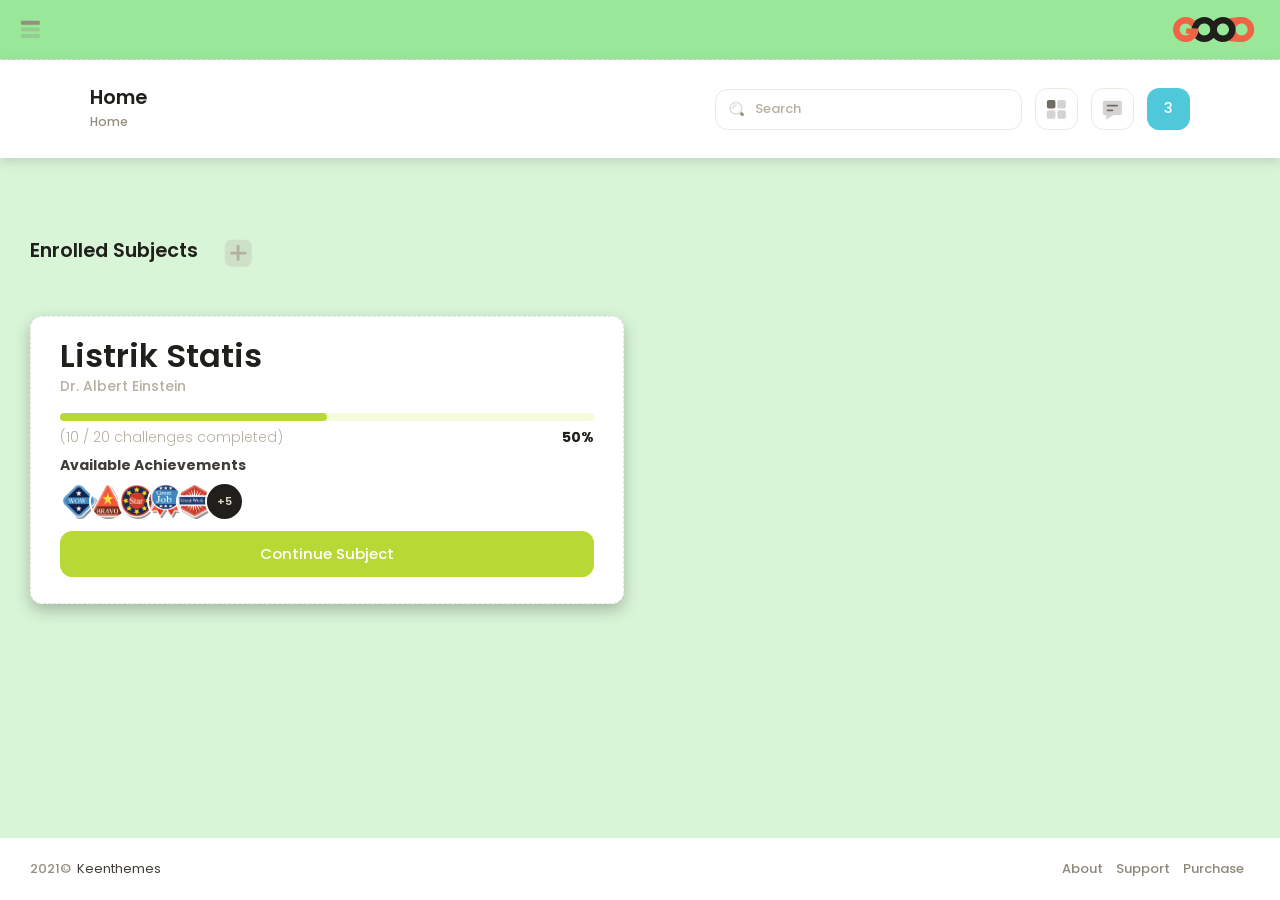
==== student/dashboard.html @ 5542d85a "init project" ====
<!DOCTYPE html>
<!--
Author: Keenthemes
Product Name: Good - Bootstrap 5 HTML Admin Dashboard Template
Purchase: https://themes.getbootstrap.com/product/good-bootstrap-5-admin-dashboard-template
Website: http://www.keenthemes.com
Contact: support@keenthemes.com
Follow: www.twitter.com/keenthemes
Dribbble: www.dribbble.com/keenthemes
Like: www.facebook.com/keenthemes
License: For each use you must have a valid license purchased only from above link in order to legally use the theme for your project.
-->
<html lang="en">
	<!--begin::Head-->
	<head>
		<title>Dashboard | Gamification</title>
		<meta charset="utf-8" />
		<meta name="description" content="Good admin dashboard live demo. Check out all the features of the admin panel. A large number of settings, additional services and widgets." />
		<meta name="keywords" content="Good, bootstrap, bootstrap 5, admin themes, free admin themes, bootstrap admin, bootstrap dashboard, bootstrap dark mode" />
		<meta name="viewport" content="width=device-width, initial-scale=1" />
		<meta property="og:locale" content="en_US" />
		<meta property="og:type" content="article" />
		<meta property="og:title" content="Good - Bootstrap 5 HTML Admin Dashboard Template" />
		<meta property="og:url" content="https://themes.getbootstrap.com/product/good-bootstrap-5-admin-dashboard-template" />
		<meta property="og:site_name" content="Keenthemes | Good" />
		<link rel="canonical" href="https://preview.keenthemes.com/good" />
		<link rel="shortcut icon" href="../assets/media/logos/favicon.ico" />
		<!--begin::Fonts-->
		<link rel="stylesheet" href="https://fonts.googleapis.com/css?family=Poppins:300,400,500,600,700" />
		<!--end::Fonts-->
		<!--begin::Page Vendor Stylesheets(used by this page)-->
		<link href="../assets/plugins/custom/datatables/datatables.bundle.css" rel="stylesheet" type="text/css" />
		<link href="../assets/plugins/custom/vis-timeline/vis-timeline.bundle.css" rel="stylesheet" type="text/css" />
		<!--end::Page Vendor Stylesheets-->
		<!--begin::Global Stylesheets Bundle(used by all pages)-->
		<link href="../assets/plugins/global/plugins.bundle.css" rel="stylesheet" type="text/css" />
		<link href="../assets/css/student-style.bundle.css" rel="stylesheet" type="text/css" />
		<!--end::Global Stylesheets Bundle-->
		<!--Begin::Google Tag Manager -->
		<script>(function(w,d,s,l,i){w[l]=w[l]||[];w[l].push({'gtm.start': new Date().getTime(),event:'gtm.js'});var f=d.getElementsByTagName(s)[0], j=d.createElement(s),dl=l!='dataLayer'?'&amp;l='+l:'';j.async=true;j.src= 'https://www.googletagmanager.com/gtm.js?id='+i+dl;f.parentNode.insertBefore(j,f); })(window,document,'script','dataLayer','GTM-5FS8GGP');</script>
		<!--End::Google Tag Manager -->
	</head>
	<!--end::Head-->
	<!--begin::Body-->
	<body id="kt_body" class="aside-enabled">
		<!--begin::Main-->
		<!--begin::Root-->
		<div class="d-flex flex-column flex-root">
			<!--begin::Page-->
			<div class="page d-flex flex-row flex-column-fluid">
				<!--begin::Aside-->
				<div id="kt_aside" class="aside" data-kt-drawer="true" data-kt-drawer-name="aside" data-kt-drawer-activate="{default: true, lg: true}" data-kt-drawer-overlay="true" data-kt-drawer-width="{default:'200px', '300px': '250px'}" data-kt-drawer-direction="start" data-kt-drawer-toggle="#kt_aside_mobile_toggle">
					<!--begin::Aside toolbar-->
					<div class="aside-toolbar py-5" id="kt_aside_toolbar">
						<!--begin::Aside select-->
						<div class="d-flex justify-content-center-stack">
							<!--begin::Logo-->
							<a href="../index.html">
								<img alt="Logo" src="../assets/media/logos/default.svg" class="h-25px" />
							</a>
							<!--end::Logo-->
						</div>
						<!--end::Aside select-->
					</div>
					<!--end::Aside toolbar-->
					<!--begin::Aside menu-->
					<div class="aside-menu flex-column-fluid">
						<!--begin::Aside Menu-->
						<div class="hover-scroll-overlay-y px-2 my-5 my-lg-5" id="kt_aside_menu_wrapper" data-kt-scroll="true" data-kt-scroll-height="auto" data-kt-scroll-dependencies="{default: '#kt_aside_toolbar, #kt_aside_footer', lg: '#kt_header, #kt_aside_toolbar, #kt_aside_footer'}" data-kt-scroll-offset="0">
							<!--begin::Menu-->
							<div class="menu menu-column menu-title-gray-800 menu-state-title-primary menu-state-icon-primary menu-state-bullet-primary menu-arrow-gray-500 fw-bold" id="#kt_aside_menu" data-kt-menu="true">
								<div class="menu-item">
									<a class="menu-link active" href="./dashboard.html">
										<span class="menu-bullet">
											<span class="bullet bullet-dot"></span>
										</span>
										<span class="menu-title">Dashboard</span>
									</a>
								</div>
							</div>
							<!--end::Menu-->
						</div>
						<!--end::Aside Menu-->
					</div>
					<!--end::Aside menu-->
					<!--begin::Footer-->
					<div class="aside-footer flex-column-auto pb-5" id="kt_aside_footer">
						<!--begin::Aside user-->
						<div class="aside-user">
							<!--begin::User-->
							<div class="aside-user d-flex align-items-sm-center justify-content-center py-5">
								<!--begin::User image-->
								<div class="me-5">
									<!--begin::Symbol-->
									<div class="symbol symbol-40px cursor-pointer" data-kt-menu-trigger="{default: 'click', lg: 'hover'}" data-kt-menu-placement="bottom-start" data-kt-menu-overflow="true">
										<img src="../assets/media/avatars/150-26.jpg" alt="" />
									</div>
									<!--end::Symbol-->
									<!--begin::Menu-->
									<div class="menu menu-sub menu-sub-dropdown menu-column menu-rounded menu-gray-800 menu-state-bg menu-state-primary fw-bold py-4 fs-6 w-275px" data-kt-menu="true">
										<!--begin::Menu item-->
										<div class="menu-item px-3">
											<div class="menu-content d-flex align-items-center px-3">
												<!--begin::Avatar-->
												<div class="symbol symbol-50px me-5">
													<img alt="Logo" src="../assets/media/avatars/150-26.jpg" />
												</div>
												<!--end::Avatar-->
												<!--begin::Username-->
												<div class="d-flex flex-column">
													<div class="fw-bolder d-flex align-items-center fs-5">Max Smith
													<span class="badge badge-light-success fw-bolder fs-8 px-2 py-1 ms-2">Pro</span></div>
													<a href="#" class="fw-bold text-muted text-hover-primary fs-7">max@kt.com</a>
												</div>
												<!--end::Username-->
											</div>
										</div>
										<!--end::Menu item-->
										<!--begin::Menu separator-->
										<div class="separator my-2"></div>
										<!--end::Menu separator-->
										<!--begin::Menu item-->
										<div class="menu-item px-5">
											<a href="../pages/profile/overview.html" class="menu-link px-5">My Profile</a>
										</div>
										<!--end::Menu item-->
										<!--begin::Menu item-->
										<div class="menu-item px-5">
											<a href="../pages/projects/list.html" class="menu-link px-5">
												<span class="menu-text">My Projects</span>
												<span class="menu-badge">
													<span class="badge badge-light-danger badge-circle fw-bolder fs-7">3</span>
												</span>
											</a>
										</div>
										<!--end::Menu item-->
										<!--begin::Menu item-->
										<div class="menu-item px-5" data-kt-menu-trigger="hover" data-kt-menu-placement="right-end">
											<a href="#" class="menu-link px-5">
												<span class="menu-title">My Subscription</span>
												<span class="menu-arrow"></span>
											</a>
											<!--begin::Menu sub-->
											<div class="menu-sub menu-sub-dropdown w-175px py-4">
												<!--begin::Menu item-->
												<div class="menu-item px-3">
													<a href="../account/referrals.html" class="menu-link px-5">Referrals</a>
												</div>
												<!--end::Menu item-->
												<!--begin::Menu item-->
												<div class="menu-item px-3">
													<a href="../account/billing.html" class="menu-link px-5">Billing</a>
												</div>
												<!--end::Menu item-->
												<!--begin::Menu item-->
												<div class="menu-item px-3">
													<a href="../account/statements.html" class="menu-link px-5">Payments</a>
												</div>
												<!--end::Menu item-->
												<!--begin::Menu item-->
												<div class="menu-item px-3">
													<a href="../account/statements.html" class="menu-link d-flex flex-stack px-5">Statements
													<i class="fas fa-exclamation-circle ms-2 fs-7" data-bs-toggle="tooltip" title="View your statements"></i></a>
												</div>
												<!--end::Menu item-->
												<!--begin::Menu separator-->
												<div class="separator my-2"></div>
												<!--end::Menu separator-->
												<!--begin::Menu item-->
												<div class="menu-item px-3">
													<div class="menu-content px-3">
														<label class="form-check form-switch form-check-custom form-check-solid">
															<input class="form-check-input w-30px h-20px" type="checkbox" value="1" checked="checked" name="notifications" />
															<span class="form-check-label text-muted fs-7">Notifications</span>
														</label>
													</div>
												</div>
												<!--end::Menu item-->
											</div>
											<!--end::Menu sub-->
										</div>
										<!--end::Menu item-->
										<!--begin::Menu item-->
										<div class="menu-item px-5">
											<a href="../account/statements.html" class="menu-link px-5">My Statements</a>
										</div>
										<!--end::Menu item-->
										<!--begin::Menu separator-->
										<div class="separator my-2"></div>
										<!--end::Menu separator-->
										<!--begin::Menu item-->
										<div class="menu-item px-5" data-kt-menu-trigger="hover" data-kt-menu-placement="right-end">
											<a href="#" class="menu-link px-5">
												<span class="menu-title position-relative">Language
												<span class="fs-8 rounded bg-light px-3 py-2 position-absolute translate-middle-y top-50 end-0">English
												<img class="w-15px h-15px rounded-1 ms-2" src="../assets/media/flags/united-states.svg" alt="" /></span></span>
											</a>
											<!--begin::Menu sub-->
											<div class="menu-sub menu-sub-dropdown w-175px py-4">
												<!--begin::Menu item-->
												<div class="menu-item px-3">
													<a href="../account/settings.html" class="menu-link d-flex px-5 active">
													<span class="symbol symbol-20px me-4">
														<img class="rounded-1" src="../assets/media/flags/united-states.svg" alt="" />
													</span>English</a>
												</div>
												<!--end::Menu item-->
												<!--begin::Menu item-->
												<div class="menu-item px-3">
													<a href="../account/settings.html" class="menu-link d-flex px-5">
													<span class="symbol symbol-20px me-4">
														<img class="rounded-1" src="../assets/media/flags/spain.svg" alt="" />
													</span>Spanish</a>
												</div>
												<!--end::Menu item-->
												<!--begin::Menu item-->
												<div class="menu-item px-3">
													<a href="../account/settings.html" class="menu-link d-flex px-5">
													<span class="symbol symbol-20px me-4">
														<img class="rounded-1" src="../assets/media/flags/germany.svg" alt="" />
													</span>German</a>
												</div>
												<!--end::Menu item-->
												<!--begin::Menu item-->
												<div class="menu-item px-3">
													<a href="../account/settings.html" class="menu-link d-flex px-5">
													<span class="symbol symbol-20px me-4">
														<img class="rounded-1" src="../assets/media/flags/japan.svg" alt="" />
													</span>Japanese</a>
												</div>
												<!--end::Menu item-->
												<!--begin::Menu item-->
												<div class="menu-item px-3">
													<a href="../account/settings.html" class="menu-link d-flex px-5">
													<span class="symbol symbol-20px me-4">
														<img class="rounded-1" src="../assets/media/flags/france.svg" alt="" />
													</span>French</a>
												</div>
												<!--end::Menu item-->
											</div>
											<!--end::Menu sub-->
										</div>
										<!--end::Menu item-->
										<!--begin::Menu item-->
										<div class="menu-item px-5 my-1">
											<a href="../account/settings.html" class="menu-link px-5">Account Settings</a>
										</div>
										<!--end::Menu item-->
										<!--begin::Menu item-->
										<div class="menu-item px-5">
											<a href="../authentication/sign-in/basic.html" class="menu-link px-5">Sign Out</a>
										</div>
										<!--end::Menu item-->
										<!--begin::Menu separator-->
										<div class="separator my-2"></div>
										<!--end::Menu separator-->
										<!--begin::Menu item-->
										<div class="menu-item px-5">
											<div class="menu-content px-5">
												<label class="form-check form-switch form-check-custom form-check-solid pulse pulse-success" for="kt_user_menu_dark_mode_toggle">
													<input class="form-check-input w-30px h-20px" type="checkbox" value="1" name="mode" id="kt_user_menu_dark_mode_toggle" data-kt-url="../dark/index.html" />
													<span class="pulse-ring ms-n1"></span>
													<span class="form-check-label text-gray-600 fs-7">Dark Mode</span>
												</label>
											</div>
										</div>
										<!--end::Menu item-->
									</div>
									<!--end::Menu-->
								</div>
								<!--end::User image-->
								<!--begin::Wrapper-->
								<div class="flex-row-fluid flex-wrap">
									<!--begin::Section-->
									<div class="d-flex align-items-center flex-stack">
										<!--begin::Info-->
										<div class="me-2">
											<!--begin::Username-->
											<a href="#" class="text-gray-800 text-hover-primary fs-6 fw-bold lh-0">Paul Melone</a>
											<!--end::Username-->
											<!--begin::Description-->
											<span class="text-gray-400 fw-bold d-block fs-8">Student</span>
											<!--end::Description-->
										</div>
										<!--end::Info-->
										<!--begin::Action-->
										<a href="../index.html" class="btn btn-icon btn-active-color-primary me-n4" data-bs-toggle="tooltip" title="End session and singout">
											<!--begin::Svg Icon | path: icons/duotune/arrows/arr076.svg-->
											<span class="svg-icon svg-icon-2 svg-icon-gray-400">
												<svg xmlns="http://www.w3.org/2000/svg" width="24" height="24" viewBox="0 0 24 24" fill="none">
													<rect opacity="0.3" width="12" height="2" rx="1" transform="matrix(-1 0 0 1 15.5 11)" fill="black" />
													<path d="M13.6313 11.6927L11.8756 10.2297C11.4054 9.83785 11.3732 9.12683 11.806 8.69401C12.1957 8.3043 12.8216 8.28591 13.2336 8.65206L16.1592 11.2526C16.6067 11.6504 16.6067 12.3496 16.1592 12.7474L13.2336 15.3479C12.8216 15.7141 12.1957 15.6957 11.806 15.306C11.3732 14.8732 11.4054 14.1621 11.8756 13.7703L13.6313 12.3073C13.8232 12.1474 13.8232 11.8526 13.6313 11.6927Z" fill="black" />
													<path d="M8 5V6C8 6.55228 8.44772 7 9 7C9.55228 7 10 6.55228 10 6C10 5.44772 10.4477 5 11 5H18C18.5523 5 19 5.44772 19 6V18C19 18.5523 18.5523 19 18 19H11C10.4477 19 10 18.5523 10 18C10 17.4477 9.55228 17 9 17C8.44772 17 8 17.4477 8 18V19C8 20.1046 8.89543 21 10 21H19C20.1046 21 21 20.1046 21 19V5C21 3.89543 20.1046 3 19 3H10C8.89543 3 8 3.89543 8 5Z" fill="#C4C4C4" />
												</svg>
											</span>
											<!--end::Svg Icon-->
										</a>
										<!--end::Action-->
									</div>
									<!--end::Section-->
								</div>
								<!--end::Wrapper-->
							</div>
							<!--end::User-->
						</div>
						<!--end::Aside user-->
					</div>
					<!--end::Footer-->
				</div>
				<!--end::Aside-->
				<!--begin::Wrapper-->
				<div class="d-flex flex-column flex-row-fluid" id="kt_wrapper">
					<!--begin::Header-->
					<div id="kt_header" class="header align-items-stretch">
						<!--begin::Brand-->
						<div class="header-brand">
							<!--begin::Aside toggle-->
							<div class="d-flex align-items-center ms-n3 me-1" title="Show aside menu">
								<div class="btn btn-icon btn-active-color-primary w-30px h-30px" id="kt_aside_mobile_toggle">
									<!--begin::Svg Icon | path: icons/duotune/abstract/abs015.svg-->
									<span class="svg-icon svg-icon-1">
										<svg xmlns="http://www.w3.org/2000/svg" width="24" height="24" viewBox="0 0 24 24" fill="none">
											<path d="M21 7H3C2.4 7 2 6.6 2 6V4C2 3.4 2.4 3 3 3H21C21.6 3 22 3.4 22 4V6C22 6.6 21.6 7 21 7Z" fill="black" />
											<path opacity="0.3" d="M21 14H3C2.4 14 2 13.6 2 13V11C2 10.4 2.4 10 3 10H21C21.6 10 22 10.4 22 11V13C22 13.6 21.6 14 21 14ZM22 20V18C22 17.4 21.6 17 21 17H3C2.4 17 2 17.4 2 18V20C2 20.6 2.4 21 3 21H21C21.6 21 22 20.6 22 20Z" fill="black" />
										</svg>
									</span>
									<!--end::Svg Icon-->
								</div>
							</div>
							<!--end::Aside toggle-->
							<!--begin::Logo-->
							<a href="../index.html">
								<img alt="Logo" src="../assets/media/logos/default.svg" class="h-25px" />
							</a>
							<!--end::Logo-->
						</div>
						<!--end::Brand-->
					</div>
					<!--end::Header-->
					<!--Begin::User Header-->
					<div class="container-fluid user-header">
						<div class="toolbar toolbar-custom mb-2">
							<!--begin::Toolbar-->
							<div class="container-fluid py-6 py-lg-0 d-flex flex-column flex-sm-row align-items-lg-stretch justify-content-sm-between">
								<!--begin::Page title-->
								<div class="page-title d-flex flex-column me-5">
									<!--begin::Title-->
									<h1 class="d-flex flex-column text-dark fw-bolder fs-2 mb-0">Home</h1>
									<!--end::Title-->
									<!--begin::Breadcrumb-->
									<ul class="breadcrumb breadcrumb-separatorless fw-bold fs-7 pt-1">
										<!--begin::Item-->
										<li class="breadcrumb-item text-muted">
											<a href="../index.html" class="text-muted text-hover-primary">Home</a>
										</li>
										<!--end::Item-->
										<!--begin::Item-->
										<!-- <li class="breadcrumb-item">
											<span class="bullet bg-gray-300 w-5px h-2px"></span>
										</li> -->
										<!--end::Item-->
										<!--begin::Item-->
										<!-- <li class="breadcrumb-item text-muted">Dashboards</li> -->
										<!--end::Item-->
										<!--begin::Item-->
										<!-- <li class="breadcrumb-item">
											<span class="bullet bg-gray-300 w-5px h-2px"></span>
										</li> -->
										<!--end::Item-->
										<!--begin::Item-->
										<!-- <li class="breadcrumb-item text-dark">Marketing</li> -->
										<!--end::Item-->
									</ul>
									<!--end::Breadcrumb-->
								</div>
								<!--end::Page title-->
								<!--begin::Action group-->
								<div class="d-flex align-items-center overflow-auto pt-3 pt-sm-0">
									<!--begin::Action wrapper-->
									<div class="header-search me-4">
										<!--begin::Menu- wrapper-->
										<!--begin::Search-->
										<div id="kt_header_search" class="d-flex align-items-center" data-kt-search-keypress="true" data-kt-search-min-length="2" data-kt-search-enter="enter" data-kt-search-layout="menu" data-kt-menu-trigger="auto" data-kt-menu-permanent="true" data-kt-menu-placement="bottom-end" data-kt-menu-flip="bottom">
											<!--begin::Form-->
											<form data-kt-search-element="form" class="w-100 position-relative" autocomplete="off">
												<!--begin::Hidden input(Added to disable form autocomplete)-->
												<input type="hidden" />
												<!--end::Hidden input-->
												<!--begin::Icon-->
												<!--begin::Svg Icon | path: icons/duotune/general/gen004.svg-->
												<span class="svg-icon svg-icon-3 search-icon position-absolute top-50 translate-middle-y ms-4">
													<svg xmlns="http://www.w3.org/2000/svg" width="24" height="24" viewBox="0 0 24 24" fill="none">
														<path d="M21.7 18.9L18.6 15.8C17.9 16.9 16.9 17.9 15.8 18.6L18.9 21.7C19.3 22.1 19.9 22.1 20.3 21.7L21.7 20.3C22.1 19.9 22.1 19.3 21.7 18.9Z" fill="black" />
														<path opacity="0.3" d="M11 20C6 20 2 16 2 11C2 6 6 2 11 2C16 2 20 6 20 11C20 16 16 20 11 20ZM11 4C7.1 4 4 7.1 4 11C4 14.9 7.1 18 11 18C14.9 18 18 14.9 18 11C18 7.1 14.9 4 11 4ZM8 11C8 9.3 9.3 8 11 8C11.6 8 12 7.6 12 7C12 6.4 11.6 6 11 6C8.2 6 6 8.2 6 11C6 11.6 6.4 12 7 12C7.6 12 8 11.6 8 11Z" fill="black" />
													</svg>
												</span>
												<!--end::Svg Icon-->
												<!--end::Icon-->
												<!--begin::Input-->
												<input type="text" class="form-control bg-transparent ps-12" name="search" value="" placeholder="Search" data-kt-search-element="input" />
												<!--end::Input-->
												<!--begin::Spinner-->
												<span class="position-absolute top-50 end-0 translate-middle-y lh-0 d-none me-5" data-kt-search-element="spinner">
													<span class="spinner-border h-15px w-15px align-middle text-gray-400"></span>
												</span>
												<!--end::Spinner-->
												<!--begin::Reset-->
												<span class="btn btn-flush btn-active-color-primary position-absolute top-50 end-0 translate-middle-y lh-0 d-none me-4" data-kt-search-element="clear">
													<!--begin::Svg Icon | path: icons/duotune/arrows/arr061.svg-->
													<span class="svg-icon svg-icon-2 svg-icon-lg-1 me-0">
														<svg xmlns="http://www.w3.org/2000/svg" width="24" height="24" viewBox="0 0 24 24" fill="none">
															<rect opacity="0.5" x="6" y="17.3137" width="16" height="2" rx="1" transform="rotate(-45 6 17.3137)" fill="black" />
															<rect x="7.41422" y="6" width="16" height="2" rx="1" transform="rotate(45 7.41422 6)" fill="black" />
														</svg>
													</span>
													<!--end::Svg Icon-->
												</span>
												<!--end::Reset-->
											</form>
											<!--end::Form-->
											<!--begin::Menu-->
											<div data-kt-search-element="content" class="menu menu-sub menu-sub-dropdown w-300px w-md-350px py-7 px-7 overflow-hidden">
												<!--begin::Wrapper-->
												<div data-kt-search-element="wrapper">
													<!--begin::Recently viewed-->
													<div data-kt-search-element="results" class="d-none">
														<!--begin::Items-->
														<div class="scroll-y mh-200px mh-lg-350px">
															<!--begin::Category title-->
															<h3 class="fs-5 text-muted m-0 pb-5" data-kt-search-element="category-title">Users</h3>
															<!--end::Category title-->
															<!--begin::Item-->
															<a href="#" class="d-flex text-dark text-hover-primary align-items-center mb-5">
																<!--begin::Symbol-->
																<div class="symbol symbol-40px me-4">
																	<img src="../assets/media/avatars/150-1.jpg" alt="" />
																</div>
																<!--end::Symbol-->
																<!--begin::Title-->
																<div class="d-flex flex-column justify-content-start fw-bold">
																	<span class="fs-6 fw-bold">Karina Clark</span>
																	<span class="fs-7 fw-bold text-muted">Marketing Manager</span>
																</div>
																<!--end::Title-->
															</a>
															<!--end::Item-->
															<!--begin::Item-->
															<a href="#" class="d-flex text-dark text-hover-primary align-items-center mb-5">
																<!--begin::Symbol-->
																<div class="symbol symbol-40px me-4">
																	<img src="../assets/media/avatars/150-3.jpg" alt="" />
																</div>
																<!--end::Symbol-->
																<!--begin::Title-->
																<div class="d-flex flex-column justify-content-start fw-bold">
																	<span class="fs-6 fw-bold">Olivia Bold</span>
																	<span class="fs-7 fw-bold text-muted">Software Engineer</span>
																</div>
																<!--end::Title-->
															</a>
															<!--end::Item-->
															<!--begin::Item-->
															<a href="#" class="d-flex text-dark text-hover-primary align-items-center mb-5">
																<!--begin::Symbol-->
																<div class="symbol symbol-40px me-4">
																	<img src="../assets/media/avatars/150-8.jpg" alt="" />
																</div>
																<!--end::Symbol-->
																<!--begin::Title-->
																<div class="d-flex flex-column justify-content-start fw-bold">
																	<span class="fs-6 fw-bold">Ana Clark</span>
																	<span class="fs-7 fw-bold text-muted">UI/UX Designer</span>
																</div>
																<!--end::Title-->
															</a>
															<!--end::Item-->
															<!--begin::Item-->
															<a href="#" class="d-flex text-dark text-hover-primary align-items-center mb-5">
																<!--begin::Symbol-->
																<div class="symbol symbol-40px me-4">
																	<img src="../assets/media/avatars/150-11.jpg" alt="" />
																</div>
																<!--end::Symbol-->
																<!--begin::Title-->
																<div class="d-flex flex-column justify-content-start fw-bold">
																	<span class="fs-6 fw-bold">Nick Pitola</span>
																	<span class="fs-7 fw-bold text-muted">Art Director</span>
																</div>
																<!--end::Title-->
															</a>
															<!--end::Item-->
															<!--begin::Item-->
															<a href="#" class="d-flex text-dark text-hover-primary align-items-center mb-5">
																<!--begin::Symbol-->
																<div class="symbol symbol-40px me-4">
																	<img src="../assets/media/avatars/150-12.jpg" alt="" />
																</div>
																<!--end::Symbol-->
																<!--begin::Title-->
																<div class="d-flex flex-column justify-content-start fw-bold">
																	<span class="fs-6 fw-bold">Edward Kulnic</span>
																	<span class="fs-7 fw-bold text-muted">System Administrator</span>
																</div>
																<!--end::Title-->
															</a>
															<!--end::Item-->
															<!--begin::Category title-->
															<h3 class="fs-5 text-muted m-0 pt-5 pb-5" data-kt-search-element="category-title">Customers</h3>
															<!--end::Category title-->
															<!--begin::Item-->
															<a href="#" class="d-flex text-dark text-hover-primary align-items-center mb-5">
																<!--begin::Symbol-->
																<div class="symbol symbol-40px me-4">
																	<span class="symbol-label bg-light">
																		<img class="w-20px h-20px" src="../assets/media/svg/brand-logos/volicity-9.svg" alt="" />
																	</span>
																</div>
																<!--end::Symbol-->
																<!--begin::Title-->
																<div class="d-flex flex-column justify-content-start fw-bold">
																	<span class="fs-6 fw-bold">Company Rbranding</span>
																	<span class="fs-7 fw-bold text-muted">UI Design</span>
																</div>
																<!--end::Title-->
															</a>
															<!--end::Item-->
															<!--begin::Item-->
															<a href="#" class="d-flex text-dark text-hover-primary align-items-center mb-5">
																<!--begin::Symbol-->
																<div class="symbol symbol-40px me-4">
																	<span class="symbol-label bg-light">
																		<img class="w-20px h-20px" src="../assets/media/svg/brand-logos/tvit.svg" alt="" />
																	</span>
																</div>
																<!--end::Symbol-->
																<!--begin::Title-->
																<div class="d-flex flex-column justify-content-start fw-bold">
																	<span class="fs-6 fw-bold">Company Re-branding</span>
																	<span class="fs-7 fw-bold text-muted">Web Development</span>
																</div>
																<!--end::Title-->
															</a>
															<!--end::Item-->
															<!--begin::Item-->
															<a href="#" class="d-flex text-dark text-hover-primary align-items-center mb-5">
																<!--begin::Symbol-->
																<div class="symbol symbol-40px me-4">
																	<span class="symbol-label bg-light">
																		<img class="w-20px h-20px" src="../assets/media/svg/misc/infography.svg" alt="" />
																	</span>
																</div>
																<!--end::Symbol-->
																<!--begin::Title-->
																<div class="d-flex flex-column justify-content-start fw-bold">
																	<span class="fs-6 fw-bold">Business Analytics App</span>
																	<span class="fs-7 fw-bold text-muted">Administration</span>
																</div>
																<!--end::Title-->
															</a>
															<!--end::Item-->
															<!--begin::Item-->
															<a href="#" class="d-flex text-dark text-hover-primary align-items-center mb-5">
																<!--begin::Symbol-->
																<div class="symbol symbol-40px me-4">
																	<span class="symbol-label bg-light">
																		<img class="w-20px h-20px" src="../assets/media/svg/brand-logos/leaf.svg" alt="" />
																	</span>
																</div>
																<!--end::Symbol-->
																<!--begin::Title-->
																<div class="d-flex flex-column justify-content-start fw-bold">
																	<span class="fs-6 fw-bold">EcoLeaf App Launch</span>
																	<span class="fs-7 fw-bold text-muted">Marketing</span>
																</div>
																<!--end::Title-->
															</a>
															<!--end::Item-->
															<!--begin::Item-->
															<a href="#" class="d-flex text-dark text-hover-primary align-items-center mb-5">
																<!--begin::Symbol-->
																<div class="symbol symbol-40px me-4">
																	<span class="symbol-label bg-light">
																		<img class="w-20px h-20px" src="../assets/media/svg/brand-logos/tower.svg" alt="" />
																	</span>
																</div>
																<!--end::Symbol-->
																<!--begin::Title-->
																<div class="d-flex flex-column justify-content-start fw-bold">
																	<span class="fs-6 fw-bold">Tower Group Website</span>
																	<span class="fs-7 fw-bold text-muted">Google Adwords</span>
																</div>
																<!--end::Title-->
															</a>
															<!--end::Item-->
															<!--begin::Category title-->
															<h3 class="fs-5 text-muted m-0 pt-5 pb-5" data-kt-search-element="category-title">Projects</h3>
															<!--end::Category title-->
															<!--begin::Item-->
															<a href="#" class="d-flex text-dark text-hover-primary align-items-center mb-5">
																<!--begin::Symbol-->
																<div class="symbol symbol-40px me-4">
																	<span class="symbol-label bg-light">
																		<!--begin::Svg Icon | path: icons/duotune/general/gen005.svg-->
																		<span class="svg-icon svg-icon-2 svg-icon-primary">
																			<svg xmlns="http://www.w3.org/2000/svg" width="24" height="24" viewBox="0 0 24 24" fill="none">
																				<path opacity="0.3" d="M19 22H5C4.4 22 4 21.6 4 21V3C4 2.4 4.4 2 5 2H14L20 8V21C20 21.6 19.6 22 19 22ZM15 17C15 16.4 14.6 16 14 16H8C7.4 16 7 16.4 7 17C7 17.6 7.4 18 8 18H14C14.6 18 15 17.6 15 17ZM17 12C17 11.4 16.6 11 16 11H8C7.4 11 7 11.4 7 12C7 12.6 7.4 13 8 13H16C16.6 13 17 12.6 17 12ZM17 7C17 6.4 16.6 6 16 6H8C7.4 6 7 6.4 7 7C7 7.6 7.4 8 8 8H16C16.6 8 17 7.6 17 7Z" fill="black" />
																				<path d="M15 8H20L14 2V7C14 7.6 14.4 8 15 8Z" fill="black" />
																			</svg>
																		</span>
																		<!--end::Svg Icon-->
																	</span>
																</div>
																<!--end::Symbol-->
																<!--begin::Title-->
																<div class="d-flex flex-column">
																	<span class="fs-6 fw-bold">Si-Fi Project by AU Themes</span>
																	<span class="fs-7 fw-bold text-muted">#45670</span>
																</div>
																<!--end::Title-->
															</a>
															<!--end::Item-->
															<!--begin::Item-->
															<a href="#" class="d-flex text-dark text-hover-primary align-items-center mb-5">
																<!--begin::Symbol-->
																<div class="symbol symbol-40px me-4">
																	<span class="symbol-label bg-light">
																		<!--begin::Svg Icon | path: icons/duotune/general/gen032.svg-->
																		<span class="svg-icon svg-icon-2 svg-icon-primary">
																			<svg xmlns="http://www.w3.org/2000/svg" width="24" height="24" viewBox="0 0 24 24" fill="none">
																				<rect x="8" y="9" width="3" height="10" rx="1.5" fill="black" />
																				<rect opacity="0.5" x="13" y="5" width="3" height="14" rx="1.5" fill="black" />
																				<rect x="18" y="11" width="3" height="8" rx="1.5" fill="black" />
																				<rect x="3" y="13" width="3" height="6" rx="1.5" fill="black" />
																			</svg>
																		</span>
																		<!--end::Svg Icon-->
																	</span>
																</div>
																<!--end::Symbol-->
																<!--begin::Title-->
																<div class="d-flex flex-column">
																	<span class="fs-6 fw-bold">Shopix Mobile App Planning</span>
																	<span class="fs-7 fw-bold text-muted">#45690</span>
																</div>
																<!--end::Title-->
															</a>
															<!--end::Item-->
															<!--begin::Item-->
															<a href="#" class="d-flex text-dark text-hover-primary align-items-center mb-5">
																<!--begin::Symbol-->
																<div class="symbol symbol-40px me-4">
																	<span class="symbol-label bg-light">
																		<!--begin::Svg Icon | path: icons/duotune/communication/com012.svg-->
																		<span class="svg-icon svg-icon-2 svg-icon-primary">
																			<svg xmlns="http://www.w3.org/2000/svg" width="24" height="24" viewBox="0 0 24 24" fill="none">
																				<path opacity="0.3" d="M20 3H4C2.89543 3 2 3.89543 2 5V16C2 17.1046 2.89543 18 4 18H4.5C5.05228 18 5.5 18.4477 5.5 19V21.5052C5.5 22.1441 6.21212 22.5253 6.74376 22.1708L11.4885 19.0077C12.4741 18.3506 13.6321 18 14.8167 18H20C21.1046 18 22 17.1046 22 16V5C22 3.89543 21.1046 3 20 3Z" fill="black" />
																				<rect x="6" y="12" width="7" height="2" rx="1" fill="black" />
																				<rect x="6" y="7" width="12" height="2" rx="1" fill="black" />
																			</svg>
																		</span>
																		<!--end::Svg Icon-->
																	</span>
																</div>
																<!--end::Symbol-->
																<!--begin::Title-->
																<div class="d-flex flex-column">
																	<span class="fs-6 fw-bold">Finance Monitoring SAAS Discussion</span>
																	<span class="fs-7 fw-bold text-muted">#21090</span>
																</div>
																<!--end::Title-->
															</a>
															<!--end::Item-->
															<!--begin::Item-->
															<a href="#" class="d-flex text-dark text-hover-primary align-items-center mb-5">
																<!--begin::Symbol-->
																<div class="symbol symbol-40px me-4">
																	<span class="symbol-label bg-light">
																		<!--begin::Svg Icon | path: icons/duotune/communication/com006.svg-->
																		<span class="svg-icon svg-icon-2 svg-icon-primary">
																			<svg xmlns="http://www.w3.org/2000/svg" width="24" height="24" viewBox="0 0 24 24" fill="none">
																				<path opacity="0.3" d="M22 12C22 17.5 17.5 22 12 22C6.5 22 2 17.5 2 12C2 6.5 6.5 2 12 2C17.5 2 22 6.5 22 12ZM12 7C10.3 7 9 8.3 9 10C9 11.7 10.3 13 12 13C13.7 13 15 11.7 15 10C15 8.3 13.7 7 12 7Z" fill="black" />
																				<path d="M12 22C14.6 22 17 21 18.7 19.4C17.9 16.9 15.2 15 12 15C8.8 15 6.09999 16.9 5.29999 19.4C6.99999 21 9.4 22 12 22Z" fill="black" />
																			</svg>
																		</span>
																		<!--end::Svg Icon-->
																	</span>
																</div>
																<!--end::Symbol-->
																<!--begin::Title-->
																<div class="d-flex flex-column">
																	<span class="fs-6 fw-bold">Dashboard Analitics Launch</span>
																	<span class="fs-7 fw-bold text-muted">#34560</span>
																</div>
																<!--end::Title-->
															</a>
															<!--end::Item-->
														</div>
														<!--end::Items-->
													</div>
													<!--end::Recently viewed-->
													<!--begin::Recently viewed-->
													<div class="mb-4" data-kt-search-element="main">
														<!--begin::Heading-->
														<div class="d-flex flex-stack fw-bold mb-4">
															<!--begin::Label-->
															<span class="text-muted fs-6 me-2">Recently Searched:</span>
															<!--end::Label-->
															<!--begin::Toolbar-->
															<div class="d-flex" data-kt-search-element="toolbar">
																<!--begin::Preferences toggle-->
																<div data-kt-search-element="preferences-show" class="btn btn-icon w-20px btn-sm btn-active-color-primary me-2 data-bs-toggle=" title="Show search preferences">
																	<!--begin::Svg Icon | path: icons/duotune/coding/cod001.svg-->
																	<span class="svg-icon svg-icon-1">
																		<svg xmlns="http://www.w3.org/2000/svg" width="24" height="24" viewBox="0 0 24 24" fill="none">
																			<path opacity="0.3" d="M22.1 11.5V12.6C22.1 13.2 21.7 13.6 21.2 13.7L19.9 13.9C19.7 14.7 19.4 15.5 18.9 16.2L19.7 17.2999C20 17.6999 20 18.3999 19.6 18.7999L18.8 19.6C18.4 20 17.8 20 17.3 19.7L16.2 18.9C15.5 19.3 14.7 19.7 13.9 19.9L13.7 21.2C13.6 21.7 13.1 22.1 12.6 22.1H11.5C10.9 22.1 10.5 21.7 10.4 21.2L10.2 19.9C9.4 19.7 8.6 19.4 7.9 18.9L6.8 19.7C6.4 20 5.7 20 5.3 19.6L4.5 18.7999C4.1 18.3999 4.1 17.7999 4.4 17.2999L5.2 16.2C4.8 15.5 4.4 14.7 4.2 13.9L2.9 13.7C2.4 13.6 2 13.1 2 12.6V11.5C2 10.9 2.4 10.5 2.9 10.4L4.2 10.2C4.4 9.39995 4.7 8.60002 5.2 7.90002L4.4 6.79993C4.1 6.39993 4.1 5.69993 4.5 5.29993L5.3 4.5C5.7 4.1 6.3 4.10002 6.8 4.40002L7.9 5.19995C8.6 4.79995 9.4 4.39995 10.2 4.19995L10.4 2.90002C10.5 2.40002 11 2 11.5 2H12.6C13.2 2 13.6 2.40002 13.7 2.90002L13.9 4.19995C14.7 4.39995 15.5 4.69995 16.2 5.19995L17.3 4.40002C17.7 4.10002 18.4 4.1 18.8 4.5L19.6 5.29993C20 5.69993 20 6.29993 19.7 6.79993L18.9 7.90002C19.3 8.60002 19.7 9.39995 19.9 10.2L21.2 10.4C21.7 10.5 22.1 11 22.1 11.5ZM12.1 8.59998C10.2 8.59998 8.6 10.2 8.6 12.1C8.6 14 10.2 15.6 12.1 15.6C14 15.6 15.6 14 15.6 12.1C15.6 10.2 14 8.59998 12.1 8.59998Z" fill="black" />
																			<path d="M17.1 12.1C17.1 14.9 14.9 17.1 12.1 17.1C9.30001 17.1 7.10001 14.9 7.10001 12.1C7.10001 9.29998 9.30001 7.09998 12.1 7.09998C14.9 7.09998 17.1 9.29998 17.1 12.1ZM12.1 10.1C11 10.1 10.1 11 10.1 12.1C10.1 13.2 11 14.1 12.1 14.1C13.2 14.1 14.1 13.2 14.1 12.1C14.1 11 13.2 10.1 12.1 10.1Z" fill="black" />
																		</svg>
																	</span>
																	<!--end::Svg Icon-->
																</div>
																<!--end::Preferences toggle-->
																<!--begin::Advanced search toggle-->
																<div data-kt-search-element="advanced-options-form-show" class="btn btn-icon w-20px btn-sm btn-active-color-primary me-n1" data-bs-toggle="tooltip" title="Show more search options">
																	<!--begin::Svg Icon | path: icons/duotune/arrows/arr072.svg-->
																	<span class="svg-icon svg-icon-2">
																		<svg xmlns="http://www.w3.org/2000/svg" width="24" height="24" viewBox="0 0 24 24" fill="none">
																			<path d="M11.4343 12.7344L7.25 8.55005C6.83579 8.13583 6.16421 8.13584 5.75 8.55005C5.33579 8.96426 5.33579 9.63583 5.75 10.05L11.2929 15.5929C11.6834 15.9835 12.3166 15.9835 12.7071 15.5929L18.25 10.05C18.6642 9.63584 18.6642 8.96426 18.25 8.55005C17.8358 8.13584 17.1642 8.13584 16.75 8.55005L12.5657 12.7344C12.2533 13.0468 11.7467 13.0468 11.4343 12.7344Z" fill="black" />
																		</svg>
																	</span>
																	<!--end::Svg Icon-->
																</div>
																<!--end::Advanced search toggle-->
															</div>
															<!--end::Toolbar-->
														</div>
														<!--end::Heading-->
														<!--begin::Items-->
														<div class="scroll-y mh-200px mh-lg-325px">
															<!--begin::Item-->
															<div class="d-flex align-items-center mb-5">
																<!--begin::Symbol-->
																<div class="symbol symbol-40px me-4">
																	<span class="symbol-label bg-light">
																		<!--begin::Svg Icon | path: icons/duotune/electronics/elc004.svg-->
																		<span class="svg-icon svg-icon-2 svg-icon-primary">
																			<svg xmlns="http://www.w3.org/2000/svg" width="24" height="24" viewBox="0 0 24 24" fill="none">
																				<path d="M2 16C2 16.6 2.4 17 3 17H21C21.6 17 22 16.6 22 16V15H2V16Z" fill="black" />
																				<path opacity="0.3" d="M21 3H3C2.4 3 2 3.4 2 4V15H22V4C22 3.4 21.6 3 21 3Z" fill="black" />
																				<path opacity="0.3" d="M15 17H9V20H15V17Z" fill="black" />
																			</svg>
																		</span>
																		<!--end::Svg Icon-->
																	</span>
																</div>
																<!--end::Symbol-->
																<!--begin::Title-->
																<div class="d-flex flex-column">
																	<a href="#" class="fs-6 text-gray-800 text-hover-primary fw-bold">BoomApp by Keenthemes</a>
																	<span class="fs-7 text-muted fw-bold">#45789</span>
																</div>
																<!--end::Title-->
															</div>
															<!--end::Item-->
															<!--begin::Item-->
															<div class="d-flex align-items-center mb-5">
																<!--begin::Symbol-->
																<div class="symbol symbol-40px me-4">
																	<span class="symbol-label bg-light">
																		<!--begin::Svg Icon | path: icons/duotune/graphs/gra001.svg-->
																		<span class="svg-icon svg-icon-2 svg-icon-primary">
																			<svg xmlns="http://www.w3.org/2000/svg" width="24" height="24" viewBox="0 0 24 24" fill="none">
																				<path opacity="0.3" d="M14 3V21H10V3C10 2.4 10.4 2 11 2H13C13.6 2 14 2.4 14 3ZM7 14H5C4.4 14 4 14.4 4 15V21H8V15C8 14.4 7.6 14 7 14Z" fill="black" />
																				<path d="M21 20H20V8C20 7.4 19.6 7 19 7H17C16.4 7 16 7.4 16 8V20H3C2.4 20 2 20.4 2 21C2 21.6 2.4 22 3 22H21C21.6 22 22 21.6 22 21C22 20.4 21.6 20 21 20Z" fill="black" />
																			</svg>
																		</span>
																		<!--end::Svg Icon-->
																	</span>
																</div>
																<!--end::Symbol-->
																<!--begin::Title-->
																<div class="d-flex flex-column">
																	<a href="#" class="fs-6 text-gray-800 text-hover-primary fw-bold">"Kept API Project Meeting</a>
																	<span class="fs-7 text-muted fw-bold">#84050</span>
																</div>
																<!--end::Title-->
															</div>
															<!--end::Item-->
															<!--begin::Item-->
															<div class="d-flex align-items-center mb-5">
																<!--begin::Symbol-->
																<div class="symbol symbol-40px me-4">
																	<span class="symbol-label bg-light">
																		<!--begin::Svg Icon | path: icons/duotune/graphs/gra006.svg-->
																		<span class="svg-icon svg-icon-2 svg-icon-primary">
																			<svg xmlns="http://www.w3.org/2000/svg" width="24" height="24" viewBox="0 0 24 24" fill="none">
																				<path d="M13 5.91517C15.8 6.41517 18 8.81519 18 11.8152C18 12.5152 17.9 13.2152 17.6 13.9152L20.1 15.3152C20.6 15.6152 21.4 15.4152 21.6 14.8152C21.9 13.9152 22.1 12.9152 22.1 11.8152C22.1 7.01519 18.8 3.11521 14.3 2.01521C13.7 1.91521 13.1 2.31521 13.1 3.01521V5.91517H13Z" fill="black" />
																				<path opacity="0.3" d="M19.1 17.0152C19.7 17.3152 19.8 18.1152 19.3 18.5152C17.5 20.5152 14.9 21.7152 12 21.7152C9.1 21.7152 6.50001 20.5152 4.70001 18.5152C4.30001 18.0152 4.39999 17.3152 4.89999 17.0152L7.39999 15.6152C8.49999 16.9152 10.2 17.8152 12 17.8152C13.8 17.8152 15.5 17.0152 16.6 15.6152L19.1 17.0152ZM6.39999 13.9151C6.19999 13.2151 6 12.5152 6 11.8152C6 8.81517 8.2 6.41515 11 5.91515V3.01519C11 2.41519 10.4 1.91519 9.79999 2.01519C5.29999 3.01519 2 7.01517 2 11.8152C2 12.8152 2.2 13.8152 2.5 14.8152C2.7 15.4152 3.4 15.7152 4 15.3152L6.39999 13.9151Z" fill="black" />
																			</svg>
																		</span>
																		<!--end::Svg Icon-->
																	</span>
																</div>
																<!--end::Symbol-->
																<!--begin::Title-->
																<div class="d-flex flex-column">
																	<a href="#" class="fs-6 text-gray-800 text-hover-primary fw-bold">"KPI Monitoring App Launch</a>
																	<span class="fs-7 text-muted fw-bold">#84250</span>
																</div>
																<!--end::Title-->
															</div>
															<!--end::Item-->
															<!--begin::Item-->
															<div class="d-flex align-items-center mb-5">
																<!--begin::Symbol-->
																<div class="symbol symbol-40px me-4">
																	<span class="symbol-label bg-light">
																		<!--begin::Svg Icon | path: icons/duotune/graphs/gra002.svg-->
																		<span class="svg-icon svg-icon-2 svg-icon-primary">
																			<svg xmlns="http://www.w3.org/2000/svg" width="24" height="24" viewBox="0 0 24 24" fill="none">
																				<path opacity="0.3" d="M20 8L12.5 5L5 14V19H20V8Z" fill="black" />
																				<path d="M21 18H6V3C6 2.4 5.6 2 5 2C4.4 2 4 2.4 4 3V18H3C2.4 18 2 18.4 2 19C2 19.6 2.4 20 3 20H4V21C4 21.6 4.4 22 5 22C5.6 22 6 21.6 6 21V20H21C21.6 20 22 19.6 22 19C22 18.4 21.6 18 21 18Z" fill="black" />
																			</svg>
																		</span>
																		<!--end::Svg Icon-->
																	</span>
																</div>
																<!--end::Symbol-->
																<!--begin::Title-->
																<div class="d-flex flex-column">
																	<a href="#" class="fs-6 text-gray-800 text-hover-primary fw-bold">Project Reference FAQ</a>
																	<span class="fs-7 text-muted fw-bold">#67945</span>
																</div>
																<!--end::Title-->
															</div>
															<!--end::Item-->
															<!--begin::Item-->
															<div class="d-flex align-items-center mb-5">
																<!--begin::Symbol-->
																<div class="symbol symbol-40px me-4">
																	<span class="symbol-label bg-light">
																		<!--begin::Svg Icon | path: icons/duotune/communication/com010.svg-->
																		<span class="svg-icon svg-icon-2 svg-icon-primary">
																			<svg xmlns="http://www.w3.org/2000/svg" width="24" height="24" viewBox="0 0 24 24" fill="none">
																				<path d="M6 8.725C6 8.125 6.4 7.725 7 7.725H14L18 11.725V12.925L22 9.725L12.6 2.225C12.2 1.925 11.7 1.925 11.4 2.225L2 9.725L6 12.925V8.725Z" fill="black" />
																				<path opacity="0.3" d="M22 9.72498V20.725C22 21.325 21.6 21.725 21 21.725H3C2.4 21.725 2 21.325 2 20.725V9.72498L11.4 17.225C11.8 17.525 12.3 17.525 12.6 17.225L22 9.72498ZM15 11.725H18L14 7.72498V10.725C14 11.325 14.4 11.725 15 11.725Z" fill="black" />
																			</svg>
																		</span>
																		<!--end::Svg Icon-->
																	</span>
																</div>
																<!--end::Symbol-->
																<!--begin::Title-->
																<div class="d-flex flex-column">
																	<a href="#" class="fs-6 text-gray-800 text-hover-primary fw-bold">"FitPro App Development</a>
																	<span class="fs-7 text-muted fw-bold">#84250</span>
																</div>
																<!--end::Title-->
															</div>
															<!--end::Item-->
															<!--begin::Item-->
															<div class="d-flex align-items-center mb-5">
																<!--begin::Symbol-->
																<div class="symbol symbol-40px me-4">
																	<span class="symbol-label bg-light">
																		<!--begin::Svg Icon | path: icons/duotune/finance/fin001.svg-->
																		<span class="svg-icon svg-icon-2 svg-icon-primary">
																			<svg xmlns="http://www.w3.org/2000/svg" width="24" height="24" viewBox="0 0 24 24" fill="none">
																				<path d="M20 19.725V18.725C20 18.125 19.6 17.725 19 17.725H5C4.4 17.725 4 18.125 4 18.725V19.725H3C2.4 19.725 2 20.125 2 20.725V21.725H22V20.725C22 20.125 21.6 19.725 21 19.725H20Z" fill="black" />
																				<path opacity="0.3" d="M22 6.725V7.725C22 8.325 21.6 8.725 21 8.725H18C18.6 8.725 19 9.125 19 9.725C19 10.325 18.6 10.725 18 10.725V15.725C18.6 15.725 19 16.125 19 16.725V17.725H15V16.725C15 16.125 15.4 15.725 16 15.725V10.725C15.4 10.725 15 10.325 15 9.725C15 9.125 15.4 8.725 16 8.725H13C13.6 8.725 14 9.125 14 9.725C14 10.325 13.6 10.725 13 10.725V15.725C13.6 15.725 14 16.125 14 16.725V17.725H10V16.725C10 16.125 10.4 15.725 11 15.725V10.725C10.4 10.725 10 10.325 10 9.725C10 9.125 10.4 8.725 11 8.725H8C8.6 8.725 9 9.125 9 9.725C9 10.325 8.6 10.725 8 10.725V15.725C8.6 15.725 9 16.125 9 16.725V17.725H5V16.725C5 16.125 5.4 15.725 6 15.725V10.725C5.4 10.725 5 10.325 5 9.725C5 9.125 5.4 8.725 6 8.725H3C2.4 8.725 2 8.325 2 7.725V6.725L11 2.225C11.6 1.925 12.4 1.925 13.1 2.225L22 6.725ZM12 3.725C11.2 3.725 10.5 4.425 10.5 5.225C10.5 6.025 11.2 6.725 12 6.725C12.8 6.725 13.5 6.025 13.5 5.225C13.5 4.425 12.8 3.725 12 3.725Z" fill="black" />
																			</svg>
																		</span>
																		<!--end::Svg Icon-->
																	</span>
																</div>
																<!--end::Symbol-->
																<!--begin::Title-->
																<div class="d-flex flex-column">
																	<a href="#" class="fs-6 text-gray-800 text-hover-primary fw-bold">Shopix Mobile App</a>
																	<span class="fs-7 text-muted fw-bold">#45690</span>
																</div>
																<!--end::Title-->
															</div>
															<!--end::Item-->
															<!--begin::Item-->
															<div class="d-flex align-items-center mb-5">
																<!--begin::Symbol-->
																<div class="symbol symbol-40px me-4">
																	<span class="symbol-label bg-light">
																		<!--begin::Svg Icon | path: icons/duotune/graphs/gra002.svg-->
																		<span class="svg-icon svg-icon-2 svg-icon-primary">
																			<svg xmlns="http://www.w3.org/2000/svg" width="24" height="24" viewBox="0 0 24 24" fill="none">
																				<path opacity="0.3" d="M20 8L12.5 5L5 14V19H20V8Z" fill="black" />
																				<path d="M21 18H6V3C6 2.4 5.6 2 5 2C4.4 2 4 2.4 4 3V18H3C2.4 18 2 18.4 2 19C2 19.6 2.4 20 3 20H4V21C4 21.6 4.4 22 5 22C5.6 22 6 21.6 6 21V20H21C21.6 20 22 19.6 22 19C22 18.4 21.6 18 21 18Z" fill="black" />
																			</svg>
																		</span>
																		<!--end::Svg Icon-->
																	</span>
																</div>
																<!--end::Symbol-->
																<!--begin::Title-->
																<div class="d-flex flex-column">
																	<a href="#" class="fs-6 text-gray-800 text-hover-primary fw-bold">"Landing UI Design" Launch</a>
																	<span class="fs-7 text-muted fw-bold">#24005</span>
																</div>
																<!--end::Title-->
															</div>
															<!--end::Item-->
														</div>
														<!--end::Items-->
													</div>
													<!--end::Recently viewed-->
													<!--begin::Empty-->
													<div data-kt-search-element="empty" class="text-center d-none">
														<!--begin::Icon-->
														<div class="pt-10 pb-10">
															<!--begin::Svg Icon | path: icons/duotune/files/fil024.svg-->
															<span class="svg-icon svg-icon-4x opacity-50">
																<svg xmlns="http://www.w3.org/2000/svg" width="24" height="24" viewBox="0 0 24 24" fill="none">
																	<path opacity="0.3" d="M14 2H6C4.89543 2 4 2.89543 4 4V20C4 21.1046 4.89543 22 6 22H18C19.1046 22 20 21.1046 20 20V8L14 2Z" fill="black" />
																	<path d="M20 8L14 2V6C14 7.10457 14.8954 8 16 8H20Z" fill="black" />
																	<rect x="13.6993" y="13.6656" width="4.42828" height="1.73089" rx="0.865447" transform="rotate(45 13.6993 13.6656)" fill="black" />
																	<path d="M15 12C15 14.2 13.2 16 11 16C8.8 16 7 14.2 7 12C7 9.8 8.8 8 11 8C13.2 8 15 9.8 15 12ZM11 9.6C9.68 9.6 8.6 10.68 8.6 12C8.6 13.32 9.68 14.4 11 14.4C12.32 14.4 13.4 13.32 13.4 12C13.4 10.68 12.32 9.6 11 9.6Z" fill="black" />
																</svg>
															</span>
															<!--end::Svg Icon-->
														</div>
														<!--end::Icon-->
														<!--begin::Message-->
														<div class="pb-15 fw-bold">
															<h3 class="text-gray-600 fs-5 mb-2">No result found</h3>
															<div class="text-muted fs-7">Please try again with a different query</div>
														</div>
														<!--end::Message-->
													</div>
													<!--end::Empty-->
												</div>
												<!--end::Wrapper-->
												<!--begin::Preferences-->
												<form data-kt-search-element="advanced-options-form" class="pt-1 d-none">
													<!--begin::Heading-->
													<h3 class="fw-bold text-dark mb-7">Advanced Search</h3>
													<!--end::Heading-->
													<!--begin::Input group-->
													<div class="mb-5">
														<input type="text" class="form-control form-control-sm form-control-solid" placeholder="Contains the word" name="query" />
													</div>
													<!--end::Input group-->
													<!--begin::Input group-->
													<div class="mb-5">
														<!--begin::Radio group-->
														<div class="nav-group nav-group-fluid">
															<!--begin::Option-->
															<label>
																<input type="radio" class="btn-check" name="type" value="has" checked="checked" />
																<span class="btn btn-sm btn-color-muted btn-active btn-active-primary">All</span>
															</label>
															<!--end::Option-->
															<!--begin::Option-->
															<label>
																<input type="radio" class="btn-check" name="type" value="users" />
																<span class="btn btn-sm btn-color-muted btn-active btn-active-primary px-4">Users</span>
															</label>
															<!--end::Option-->
															<!--begin::Option-->
															<label>
																<input type="radio" class="btn-check" name="type" value="orders" />
																<span class="btn btn-sm btn-color-muted btn-active btn-active-primary px-4">Orders</span>
															</label>
															<!--end::Option-->
															<!--begin::Option-->
															<label>
																<input type="radio" class="btn-check" name="type" value="projects" />
																<span class="btn btn-sm btn-color-muted btn-active btn-active-primary px-4">Projects</span>
															</label>
															<!--end::Option-->
														</div>
														<!--end::Radio group-->
													</div>
													<!--end::Input group-->
													<!--begin::Input group-->
													<div class="mb-5">
														<input type="text" name="assignedto" class="form-control form-control-sm form-control-solid" placeholder="Assigned to" value="" />
													</div>
													<!--end::Input group-->
													<!--begin::Input group-->
													<div class="mb-5">
														<input type="text" name="collaborators" class="form-control form-control-sm form-control-solid" placeholder="Collaborators" value="" />
													</div>
													<!--end::Input group-->
													<!--begin::Input group-->
													<div class="mb-5">
														<!--begin::Radio group-->
														<div class="nav-group nav-group-fluid">
															<!--begin::Option-->
															<label>
																<input type="radio" class="btn-check" name="attachment" value="has" checked="checked" />
																<span class="btn btn-sm btn-color-muted btn-active btn-active-primary">Has attachment</span>
															</label>
															<!--end::Option-->
															<!--begin::Option-->
															<label>
																<input type="radio" class="btn-check" name="attachment" value="any" />
																<span class="btn btn-sm btn-color-muted btn-active btn-active-primary px-4">Any</span>
															</label>
															<!--end::Option-->
														</div>
														<!--end::Radio group-->
													</div>
													<!--end::Input group-->
													<!--begin::Input group-->
													<div class="mb-5">
														<select name="timezone" aria-label="Select a Timezone" data-control="select2" data-placeholder="date_period" class="form-select form-select-sm form-select-solid">
															<option value="next">Within the next</option>
															<option value="last">Within the last</option>
															<option value="between">Between</option>
															<option value="on">On</option>
														</select>
													</div>
													<!--end::Input group-->
													<!--begin::Input group-->
													<div class="row mb-8">
														<!--begin::Col-->
														<div class="col-6">
															<input type="number" name="date_number" class="form-control form-control-sm form-control-solid" placeholder="Lenght" value="" />
														</div>
														<!--end::Col-->
														<!--begin::Col-->
														<div class="col-6">
															<select name="date_typer" aria-label="Select a Timezone" data-control="select2" data-placeholder="Period" class="form-select form-select-sm form-select-solid">
																<option value="days">Days</option>
																<option value="weeks">Weeks</option>
																<option value="months">Months</option>
																<option value="years">Years</option>
															</select>
														</div>
														<!--end::Col-->
													</div>
													<!--end::Input group-->
													<!--begin::Actions-->
													<div class="d-flex justify-content-end">
														<button type="reset" class="btn btn-sm btn-light fw-bolder btn-active-light-primary me-2" data-kt-search-element="advanced-options-form-cancel">Cancel</button>
														<a href="../pages/search/horizontal.html" class="btn btn-sm fw-bolder btn-primary" data-kt-search-element="advanced-options-form-search">Search</a>
													</div>
													<!--end::Actions-->
												</form>
												<!--end::Preferences-->
												<!--begin::Preferences-->
												<form data-kt-search-element="preferences" class="pt-1 d-none">
													<!--begin::Heading-->
													<h3 class="fw-bold text-dark mb-7">Search Preferences</h3>
													<!--end::Heading-->
													<!--begin::Input group-->
													<div class="pb-4 border-bottom">
														<label class="form-check form-switch form-switch-sm form-check-custom form-check-solid flex-stack">
															<span class="form-check-label text-gray-700 fs-6 fw-bold ms-0 me-2">Projects</span>
															<input class="form-check-input" type="checkbox" value="1" checked="checked" />
														</label>
													</div>
													<!--end::Input group-->
													<!--begin::Input group-->
													<div class="py-4 border-bottom">
														<label class="form-check form-switch form-switch-sm form-check-custom form-check-solid flex-stack">
															<span class="form-check-label text-gray-700 fs-6 fw-bold ms-0 me-2">Targets</span>
															<input class="form-check-input" type="checkbox" value="1" checked="checked" />
														</label>
													</div>
													<!--end::Input group-->
													<!--begin::Input group-->
													<div class="py-4 border-bottom">
														<label class="form-check form-switch form-switch-sm form-check-custom form-check-solid flex-stack">
															<span class="form-check-label text-gray-700 fs-6 fw-bold ms-0 me-2">Affiliate Programs</span>
															<input class="form-check-input" type="checkbox" value="1" />
														</label>
													</div>
													<!--end::Input group-->
													<!--begin::Input group-->
													<div class="py-4 border-bottom">
														<label class="form-check form-switch form-switch-sm form-check-custom form-check-solid flex-stack">
															<span class="form-check-label text-gray-700 fs-6 fw-bold ms-0 me-2">Referrals</span>
															<input class="form-check-input" type="checkbox" value="1" checked="checked" />
														</label>
													</div>
													<!--end::Input group-->
													<!--begin::Input group-->
													<div class="py-4 border-bottom">
														<label class="form-check form-switch form-switch-sm form-check-custom form-check-solid flex-stack">
															<span class="form-check-label text-gray-700 fs-6 fw-bold ms-0 me-2">Users</span>
															<input class="form-check-input" type="checkbox" value="1" />
														</label>
													</div>
													<!--end::Input group-->
													<!--begin::Actions-->
													<div class="d-flex justify-content-end pt-7">
														<button type="reset" class="btn btn-sm btn-light fw-bolder btn-active-light-primary me-2" data-kt-search-element="preferences-dismiss">Cancel</button>
														<button type="submit" class="btn btn-sm fw-bolder btn-primary">Save Changes</button>
													</div>
													<!--end::Actions-->
												</form>
												<!--end::Preferences-->
											</div>
											<!--end::Menu-->
										</div>
										<!--end::Search-->
										<!--end::Menu wrapper-->
									</div>
									<!--end::Action wrapper-->
									<!--begin::Actions-->
									<div class="d-flex">
										<!--begin::Notifications-->
										<div class="d-flex align-items-center me-4">
											<!--begin::Menu- wrapper-->
											<a href="#" class="btn btn-icon btn-active-light btn-outline btn-outline-default btn-icon-gray-700 btn-active-icon-primary" data-kt-menu-trigger="click" data-kt-menu-attach="parent" data-kt-menu-placement="bottom-end" data-kt-menu-flip="bottom">
												<!--begin::Svg Icon | path: icons/duotune/general/gen025.svg-->
												<span class="svg-icon svg-icon-1">
													<svg xmlns="http://www.w3.org/2000/svg" width="24" height="24" viewBox="0 0 24 24" fill="none">
														<rect x="2" y="2" width="9" height="9" rx="2" fill="black" />
														<rect opacity="0.3" x="13" y="2" width="9" height="9" rx="2" fill="black" />
														<rect opacity="0.3" x="13" y="13" width="9" height="9" rx="2" fill="black" />
														<rect opacity="0.3" x="2" y="13" width="9" height="9" rx="2" fill="black" />
													</svg>
												</span>
												<!--end::Svg Icon-->
											</a>
											<!--begin::Menu-->
											<div class="menu menu-sub menu-sub-dropdown menu-column w-250px w-lg-325px" data-kt-menu="true">
												<!--begin::Heading-->
												<div class="d-flex flex-column flex-center bgi-no-repeat rounded-top px-9 py-10" style="background-image:url('../assets/media/misc/header-dropdown.png')">
													<!--begin::Title-->
													<h3 class="text-white fw-bold mb-3">Quick Links</h3>
													<!--end::Title-->
													<!--begin::Status-->
													<span class="badge bg-primary py-2 px-3">25 pending tasks</span>
													<!--end::Status-->
												</div>
												<!--end::Heading-->
												<!--begin:Nav-->
												<div class="row g-0">
													<!--begin:Item-->
													<div class="col-6">
														<a href="../pages/projects/budget.html" class="d-flex flex-column flex-center h-100 p-6 bg-hover-light border-end border-bottom">
															<!--begin::Svg Icon | path: icons/duotune/finance/fin009.svg-->
															<span class="svg-icon svg-icon-3x svg-icon-primary mb-2">
																<svg xmlns="http://www.w3.org/2000/svg" width="24" height="24" viewBox="0 0 24 24" fill="none">
																	<path opacity="0.3" d="M15.8 11.4H6C5.4 11.4 5 11 5 10.4C5 9.80002 5.4 9.40002 6 9.40002H15.8C16.4 9.40002 16.8 9.80002 16.8 10.4C16.8 11 16.3 11.4 15.8 11.4ZM15.7 13.7999C15.7 13.1999 15.3 12.7999 14.7 12.7999H6C5.4 12.7999 5 13.1999 5 13.7999C5 14.3999 5.4 14.7999 6 14.7999H14.8C15.3 14.7999 15.7 14.2999 15.7 13.7999Z" fill="black" />
																	<path d="M18.8 15.5C18.9 15.7 19 15.9 19.1 16.1C19.2 16.7 18.7 17.2 18.4 17.6C17.9 18.1 17.3 18.4999 16.6 18.7999C15.9 19.0999 15 19.2999 14.1 19.2999C13.4 19.2999 12.7 19.2 12.1 19.1C11.5 19 11 18.7 10.5 18.5C10 18.2 9.60001 17.7999 9.20001 17.2999C8.80001 16.8999 8.49999 16.3999 8.29999 15.7999C8.09999 15.1999 7.80001 14.7 7.70001 14.1C7.60001 13.5 7.5 12.8 7.5 12.2C7.5 11.1 7.7 10.1 8 9.19995C8.3 8.29995 8.79999 7.60002 9.39999 6.90002C9.99999 6.30002 10.7 5.8 11.5 5.5C12.3 5.2 13.2 5 14.1 5C15.2 5 16.2 5.19995 17.1 5.69995C17.8 6.09995 18.7 6.6 18.8 7.5C18.8 7.9 18.6 8.29998 18.3 8.59998C18.2 8.69998 18.1 8.69993 18 8.79993C17.7 8.89993 17.4 8.79995 17.2 8.69995C16.7 8.49995 16.5 7.99995 16 7.69995C15.5 7.39995 14.9 7.19995 14.2 7.19995C13.1 7.19995 12.1 7.6 11.5 8.5C10.9 9.4 10.5 10.6 10.5 12.2C10.5 13.3 10.7 14.2 11 14.9C11.3 15.6 11.7 16.1 12.3 16.5C12.9 16.9 13.5 17 14.2 17C15 17 15.7 16.8 16.2 16.4C16.8 16 17.2 15.2 17.9 15.1C18 15 18.5 15.2 18.8 15.5Z" fill="black" />
																</svg>
															</span>
															<!--end::Svg Icon-->
															<span class="fs-5 fw-bold text-gray-800 mb-0">Accounting</span>
															<span class="fs-7 text-gray-400">eCommerce</span>
														</a>
													</div>
													<!--end:Item-->
													<!--begin:Item-->
													<div class="col-6">
														<a href="../pages/projects/settings.html" class="d-flex flex-column flex-center h-100 p-6 bg-hover-light border-bottom">
															<!--begin::Svg Icon | path: icons/duotune/communication/com010.svg-->
															<span class="svg-icon svg-icon-3x svg-icon-primary mb-2">
																<svg xmlns="http://www.w3.org/2000/svg" width="24" height="24" viewBox="0 0 24 24" fill="none">
																	<path d="M6 8.725C6 8.125 6.4 7.725 7 7.725H14L18 11.725V12.925L22 9.725L12.6 2.225C12.2 1.925 11.7 1.925 11.4 2.225L2 9.725L6 12.925V8.725Z" fill="black" />
																	<path opacity="0.3" d="M22 9.72498V20.725C22 21.325 21.6 21.725 21 21.725H3C2.4 21.725 2 21.325 2 20.725V9.72498L11.4 17.225C11.8 17.525 12.3 17.525 12.6 17.225L22 9.72498ZM15 11.725H18L14 7.72498V10.725C14 11.325 14.4 11.725 15 11.725Z" fill="black" />
																</svg>
															</span>
															<!--end::Svg Icon-->
															<span class="fs-5 fw-bold text-gray-800 mb-0">Administration</span>
															<span class="fs-7 text-gray-400">Console</span>
														</a>
													</div>
													<!--end:Item-->
													<!--begin:Item-->
													<div class="col-6">
														<a href="../pages/projects/list.html" class="d-flex flex-column flex-center h-100 p-6 bg-hover-light border-end">
															<!--begin::Svg Icon | path: icons/duotune/abstract/abs042.svg-->
															<span class="svg-icon svg-icon-3x svg-icon-primary mb-2">
																<svg xmlns="http://www.w3.org/2000/svg" width="24" height="24" viewBox="0 0 24 24" fill="none">
																	<path d="M18 21.6C16.6 20.4 9.1 20.3 6.3 21.2C5.7 21.4 5.1 21.2 4.7 20.8L2 18C4.2 15.8 10.8 15.1 15.8 15.8C16.2 18.3 17 20.5 18 21.6ZM18.8 2.8C18.4 2.4 17.8 2.20001 17.2 2.40001C14.4 3.30001 6.9 3.2 5.5 2C6.8 3.3 7.4 5.5 7.7 7.7C9 7.9 10.3 8 11.7 8C15.8 8 19.8 7.2 21.5 5.5L18.8 2.8Z" fill="black" />
																	<path opacity="0.3" d="M21.2 17.3C21.4 17.9 21.2 18.5 20.8 18.9L18 21.6C15.8 19.4 15.1 12.8 15.8 7.8C18.3 7.4 20.4 6.70001 21.5 5.60001C20.4 7.00001 20.2 14.5 21.2 17.3ZM8 11.7C8 9 7.7 4.2 5.5 2L2.8 4.8C2.4 5.2 2.2 5.80001 2.4 6.40001C2.7 7.40001 3.00001 9.2 3.10001 11.7C3.10001 15.5 2.40001 17.6 2.10001 18C3.20001 16.9 5.3 16.2 7.8 15.8C8 14.2 8 12.7 8 11.7Z" fill="black" />
																</svg>
															</span>
															<!--end::Svg Icon-->
															<span class="fs-5 fw-bold text-gray-800 mb-0">Projects</span>
															<span class="fs-7 text-gray-400">Pending Tasks</span>
														</a>
													</div>
													<!--end:Item-->
													<!--begin:Item-->
													<div class="col-6">
														<a href="../pages/projects/users.html" class="d-flex flex-column flex-center h-100 p-6 bg-hover-light">
															<!--begin::Svg Icon | path: icons/duotune/finance/fin006.svg-->
															<span class="svg-icon svg-icon-3x svg-icon-primary mb-2">
																<svg xmlns="http://www.w3.org/2000/svg" width="24" height="24" viewBox="0 0 24 24" fill="none">
																	<path opacity="0.3" d="M20 15H4C2.9 15 2 14.1 2 13V7C2 6.4 2.4 6 3 6H21C21.6 6 22 6.4 22 7V13C22 14.1 21.1 15 20 15ZM13 12H11C10.5 12 10 12.4 10 13V16C10 16.5 10.4 17 11 17H13C13.6 17 14 16.6 14 16V13C14 12.4 13.6 12 13 12Z" fill="black" />
																	<path d="M14 6V5H10V6H8V5C8 3.9 8.9 3 10 3H14C15.1 3 16 3.9 16 5V6H14ZM20 15H14V16C14 16.6 13.5 17 13 17H11C10.5 17 10 16.6 10 16V15H4C3.6 15 3.3 14.9 3 14.7V18C3 19.1 3.9 20 5 20H19C20.1 20 21 19.1 21 18V14.7C20.7 14.9 20.4 15 20 15Z" fill="black" />
																</svg>
															</span>
															<!--end::Svg Icon-->
															<span class="fs-5 fw-bold text-gray-800 mb-0">Customers</span>
															<span class="fs-7 text-gray-400">Latest cases</span>
														</a>
													</div>
													<!--end:Item-->
												</div>
												<!--end:Nav-->
												<!--begin::View more-->
												<div class="py-2 text-center border-top">
													<a href="../pages/profile/activity.html" class="btn btn-color-gray-600 btn-active-color-primary">View All
													<!--begin::Svg Icon | path: icons/duotune/arrows/arr064.svg-->
													<span class="svg-icon svg-icon-5">
														<svg xmlns="http://www.w3.org/2000/svg" width="24" height="24" viewBox="0 0 24 24" fill="none">
															<rect opacity="0.5" x="18" y="13" width="13" height="2" rx="1" transform="rotate(-180 18 13)" fill="black" />
															<path d="M15.4343 12.5657L11.25 16.75C10.8358 17.1642 10.8358 17.8358 11.25 18.25C11.6642 18.6642 12.3358 18.6642 12.75 18.25L18.2929 12.7071C18.6834 12.3166 18.6834 11.6834 18.2929 11.2929L12.75 5.75C12.3358 5.33579 11.6642 5.33579 11.25 5.75C10.8358 6.16421 10.8358 6.83579 11.25 7.25L15.4343 11.4343C15.7467 11.7467 15.7467 12.2533 15.4343 12.5657Z" fill="black" />
														</svg>
													</span>
													<!--end::Svg Icon--></a>
												</div>
												<!--end::View more-->
											</div>
											<!--end::Menu-->
											<!--end::Menu wrapper-->
										</div>
										<!--end::Notifications-->
										<!--begin::Chat-->
										<div class="d-flex align-items-center me-4">
											<a href="#" id="kt_drawer_chat_toggle" class="btn btn-icon btn-active-light btn-outline btn-outline-default btn-icon-gray-700 btn-active-icon-primary" data-kt-menu-trigger="click" data-kt-menu-attach="parent" data-kt-menu-placement="bottom-end" data-kt-menu-flip="bottom">
												<!--begin::Svg Icon | path: icons/duotune/communication/com012.svg-->
												<span class="svg-icon svg-icon-1">
													<svg xmlns="http://www.w3.org/2000/svg" width="24" height="24" viewBox="0 0 24 24" fill="none">
														<path opacity="0.3" d="M20 3H4C2.89543 3 2 3.89543 2 5V16C2 17.1046 2.89543 18 4 18H4.5C5.05228 18 5.5 18.4477 5.5 19V21.5052C5.5 22.1441 6.21212 22.5253 6.74376 22.1708L11.4885 19.0077C12.4741 18.3506 13.6321 18 14.8167 18H20C21.1046 18 22 17.1046 22 16V5C22 3.89543 21.1046 3 20 3Z" fill="black" />
														<rect x="6" y="12" width="7" height="2" rx="1" fill="black" />
														<rect x="6" y="7" width="12" height="2" rx="1" fill="black" />
													</svg>
												</span>
												<!--end::Svg Icon-->
											</a>
										</div>
										<!--end::Chat-->
										<!--begin::Quick links-->
										<div class="d-flex align-items-center">
											<!--begin::Menu wrapper-->
											<a href="#" class="btn btn-icon btn-primary" data-kt-menu-trigger="click" data-kt-menu-attach="parent" data-kt-menu-placement="bottom-end" data-kt-menu-flip="bottom">3</a>
											<!--begin::Menu-->
											<div class="menu menu-sub menu-sub-dropdown menu-column w-350px w-lg-375px" data-kt-menu="true">
												<!--begin::Heading-->
												<div class="d-flex flex-column bgi-no-repeat rounded-top" style="background-image:url('../assets/media/misc/header-dropdown.png')">
													<!--begin::Title-->
													<h3 class="text-white fw-bold px-9 mt-10 mb-6">Notifications
													<span class="fs-8 opacity-75 ps-3">24 reports</span></h3>
													<!--end::Title-->
													<!--begin::Tabs-->
													<ul class="nav nav-line-tabs nav-line-tabs-2x nav-stretch fw-bold px-9">
														<li class="nav-item">
															<a class="nav-link text-white opacity-75 opacity-state-100 pb-4" data-bs-toggle="tab" href="#kt_topbar_notifications_1">Alerts</a>
														</li>
														<li class="nav-item">
															<a class="nav-link text-white opacity-75 opacity-state-100 pb-4 active" data-bs-toggle="tab" href="#kt_topbar_notifications_2">Updates</a>
														</li>
														<li class="nav-item">
															<a class="nav-link text-white opacity-75 opacity-state-100 pb-4" data-bs-toggle="tab" href="#kt_topbar_notifications_3">Logs</a>
														</li>
													</ul>
													<!--end::Tabs-->
												</div>
												<!--end::Heading-->
												<!--begin::Tab content-->
												<div class="tab-content">
													<!--begin::Tab panel-->
													<div class="tab-pane fade" id="kt_topbar_notifications_1" role="tabpanel">
														<!--begin::Items-->
														<div class="scroll-y mh-325px my-5 px-8">
															<!--begin::Item-->
															<div class="d-flex flex-stack py-4">
																<!--begin::Section-->
																<div class="d-flex align-items-center">
																	<!--begin::Symbol-->
																	<div class="symbol symbol-35px me-4">
																		<span class="symbol-label bg-light-primary">
																			<!--begin::Svg Icon | path: icons/duotune/technology/teh008.svg-->
																			<span class="svg-icon svg-icon-2 svg-icon-primary">
																				<svg xmlns="http://www.w3.org/2000/svg" width="24" height="24" viewBox="0 0 24 24" fill="none">
																					<path opacity="0.3" d="M11 6.5C11 9 9 11 6.5 11C4 11 2 9 2 6.5C2 4 4 2 6.5 2C9 2 11 4 11 6.5ZM17.5 2C15 2 13 4 13 6.5C13 9 15 11 17.5 11C20 11 22 9 22 6.5C22 4 20 2 17.5 2ZM6.5 13C4 13 2 15 2 17.5C2 20 4 22 6.5 22C9 22 11 20 11 17.5C11 15 9 13 6.5 13ZM17.5 13C15 13 13 15 13 17.5C13 20 15 22 17.5 22C20 22 22 20 22 17.5C22 15 20 13 17.5 13Z" fill="black" />
																					<path d="M17.5 16C17.5 16 17.4 16 17.5 16L16.7 15.3C16.1 14.7 15.7 13.9 15.6 13.1C15.5 12.4 15.5 11.6 15.6 10.8C15.7 9.99999 16.1 9.19998 16.7 8.59998L17.4 7.90002H17.5C18.3 7.90002 19 7.20002 19 6.40002C19 5.60002 18.3 4.90002 17.5 4.90002C16.7 4.90002 16 5.60002 16 6.40002V6.5L15.3 7.20001C14.7 7.80001 13.9 8.19999 13.1 8.29999C12.4 8.39999 11.6 8.39999 10.8 8.29999C9.99999 8.19999 9.20001 7.80001 8.60001 7.20001L7.89999 6.5V6.40002C7.89999 5.60002 7.19999 4.90002 6.39999 4.90002C5.59999 4.90002 4.89999 5.60002 4.89999 6.40002C4.89999 7.20002 5.59999 7.90002 6.39999 7.90002H6.5L7.20001 8.59998C7.80001 9.19998 8.19999 9.99999 8.29999 10.8C8.39999 11.5 8.39999 12.3 8.29999 13.1C8.19999 13.9 7.80001 14.7 7.20001 15.3L6.5 16H6.39999C5.59999 16 4.89999 16.7 4.89999 17.5C4.89999 18.3 5.59999 19 6.39999 19C7.19999 19 7.89999 18.3 7.89999 17.5V17.4L8.60001 16.7C9.20001 16.1 9.99999 15.7 10.8 15.6C11.5 15.5 12.3 15.5 13.1 15.6C13.9 15.7 14.7 16.1 15.3 16.7L16 17.4V17.5C16 18.3 16.7 19 17.5 19C18.3 19 19 18.3 19 17.5C19 16.7 18.3 16 17.5 16Z" fill="black" />
																				</svg>
																			</span>
																			<!--end::Svg Icon-->
																		</span>
																	</div>
																	<!--end::Symbol-->
																	<!--begin::Title-->
																	<div class="mb-0 me-2">
																		<a href="#" class="fs-6 text-gray-800 text-hover-primary fw-bolder">Project Alice</a>
																		<div class="text-gray-400 fs-7">Phase 1 development</div>
																	</div>
																	<!--end::Title-->
																</div>
																<!--end::Section-->
																<!--begin::Label-->
																<span class="badge badge-light fs-8">1 hr</span>
																<!--end::Label-->
															</div>
															<!--end::Item-->
															<!--begin::Item-->
															<div class="d-flex flex-stack py-4">
																<!--begin::Section-->
																<div class="d-flex align-items-center">
																	<!--begin::Symbol-->
																	<div class="symbol symbol-35px me-4">
																		<span class="symbol-label bg-light-danger">
																			<!--begin::Svg Icon | path: icons/duotune/general/gen044.svg-->
																			<span class="svg-icon svg-icon-2 svg-icon-danger">
																				<svg xmlns="http://www.w3.org/2000/svg" width="24" height="24" viewBox="0 0 24 24" fill="none">
																					<rect opacity="0.3" x="2" y="2" width="20" height="20" rx="10" fill="black" />
																					<rect x="11" y="14" width="7" height="2" rx="1" transform="rotate(-90 11 14)" fill="black" />
																					<rect x="11" y="17" width="2" height="2" rx="1" transform="rotate(-90 11 17)" fill="black" />
																				</svg>
																			</span>
																			<!--end::Svg Icon-->
																		</span>
																	</div>
																	<!--end::Symbol-->
																	<!--begin::Title-->
																	<div class="mb-0 me-2">
																		<a href="#" class="fs-6 text-gray-800 text-hover-primary fw-bolder">HR Confidential</a>
																		<div class="text-gray-400 fs-7">Confidential staff documents</div>
																	</div>
																	<!--end::Title-->
																</div>
																<!--end::Section-->
																<!--begin::Label-->
																<span class="badge badge-light fs-8">2 hrs</span>
																<!--end::Label-->
															</div>
															<!--end::Item-->
															<!--begin::Item-->
															<div class="d-flex flex-stack py-4">
																<!--begin::Section-->
																<div class="d-flex align-items-center">
																	<!--begin::Symbol-->
																	<div class="symbol symbol-35px me-4">
																		<span class="symbol-label bg-light-warning">
																			<!--begin::Svg Icon | path: icons/duotune/finance/fin006.svg-->
																			<span class="svg-icon svg-icon-2 svg-icon-warning">
																				<svg xmlns="http://www.w3.org/2000/svg" width="24" height="24" viewBox="0 0 24 24" fill="none">
																					<path opacity="0.3" d="M20 15H4C2.9 15 2 14.1 2 13V7C2 6.4 2.4 6 3 6H21C21.6 6 22 6.4 22 7V13C22 14.1 21.1 15 20 15ZM13 12H11C10.5 12 10 12.4 10 13V16C10 16.5 10.4 17 11 17H13C13.6 17 14 16.6 14 16V13C14 12.4 13.6 12 13 12Z" fill="black" />
																					<path d="M14 6V5H10V6H8V5C8 3.9 8.9 3 10 3H14C15.1 3 16 3.9 16 5V6H14ZM20 15H14V16C14 16.6 13.5 17 13 17H11C10.5 17 10 16.6 10 16V15H4C3.6 15 3.3 14.9 3 14.7V18C3 19.1 3.9 20 5 20H19C20.1 20 21 19.1 21 18V14.7C20.7 14.9 20.4 15 20 15Z" fill="black" />
																				</svg>
																			</span>
																			<!--end::Svg Icon-->
																		</span>
																	</div>
																	<!--end::Symbol-->
																	<!--begin::Title-->
																	<div class="mb-0 me-2">
																		<a href="#" class="fs-6 text-gray-800 text-hover-primary fw-bolder">Company HR</a>
																		<div class="text-gray-400 fs-7">Corporeate staff profiles</div>
																	</div>
																	<!--end::Title-->
																</div>
																<!--end::Section-->
																<!--begin::Label-->
																<span class="badge badge-light fs-8">5 hrs</span>
																<!--end::Label-->
															</div>
															<!--end::Item-->
															<!--begin::Item-->
															<div class="d-flex flex-stack py-4">
																<!--begin::Section-->
																<div class="d-flex align-items-center">
																	<!--begin::Symbol-->
																	<div class="symbol symbol-35px me-4">
																		<span class="symbol-label bg-light-success">
																			<!--begin::Svg Icon | path: icons/duotune/files/fil023.svg-->
																			<span class="svg-icon svg-icon-2 svg-icon-success">
																				<svg xmlns="http://www.w3.org/2000/svg" width="24" height="24" viewBox="0 0 24 24" fill="none">
																					<path opacity="0.3" d="M5 15C3.3 15 2 13.7 2 12C2 10.3 3.3 9 5 9H5.10001C5.00001 8.7 5 8.3 5 8C5 5.2 7.2 3 10 3C11.9 3 13.5 4 14.3 5.5C14.8 5.2 15.4 5 16 5C17.7 5 19 6.3 19 8C19 8.4 18.9 8.7 18.8 9C18.9 9 18.9 9 19 9C20.7 9 22 10.3 22 12C22 13.7 20.7 15 19 15H5ZM5 12.6H13L9.7 9.29999C9.3 8.89999 8.7 8.89999 8.3 9.29999L5 12.6Z" fill="black" />
																					<path d="M17 17.4V12C17 11.4 16.6 11 16 11C15.4 11 15 11.4 15 12V17.4H17Z" fill="black" />
																					<path opacity="0.3" d="M12 17.4H20L16.7 20.7C16.3 21.1 15.7 21.1 15.3 20.7L12 17.4Z" fill="black" />
																					<path d="M8 12.6V18C8 18.6 8.4 19 9 19C9.6 19 10 18.6 10 18V12.6H8Z" fill="black" />
																				</svg>
																			</span>
																			<!--end::Svg Icon-->
																		</span>
																	</div>
																	<!--end::Symbol-->
																	<!--begin::Title-->
																	<div class="mb-0 me-2">
																		<a href="#" class="fs-6 text-gray-800 text-hover-primary fw-bolder">Project Redux</a>
																		<div class="text-gray-400 fs-7">New frontend admin theme</div>
																	</div>
																	<!--end::Title-->
																</div>
																<!--end::Section-->
																<!--begin::Label-->
																<span class="badge badge-light fs-8">2 days</span>
																<!--end::Label-->
															</div>
															<!--end::Item-->
															<!--begin::Item-->
															<div class="d-flex flex-stack py-4">
																<!--begin::Section-->
																<div class="d-flex align-items-center">
																	<!--begin::Symbol-->
																	<div class="symbol symbol-35px me-4">
																		<span class="symbol-label bg-light-primary">
																			<!--begin::Svg Icon | path: icons/duotune/maps/map001.svg-->
																			<span class="svg-icon svg-icon-2 svg-icon-primary">
																				<svg xmlns="http://www.w3.org/2000/svg" width="24" height="24" viewBox="0 0 24 24" fill="none">
																					<path opacity="0.3" d="M6 22H4V3C4 2.4 4.4 2 5 2C5.6 2 6 2.4 6 3V22Z" fill="black" />
																					<path d="M18 14H4V4H18C18.8 4 19.2 4.9 18.7 5.5L16 9L18.8 12.5C19.3 13.1 18.8 14 18 14Z" fill="black" />
																				</svg>
																			</span>
																			<!--end::Svg Icon-->
																		</span>
																	</div>
																	<!--end::Symbol-->
																	<!--begin::Title-->
																	<div class="mb-0 me-2">
																		<a href="#" class="fs-6 text-gray-800 text-hover-primary fw-bolder">Project Breafing</a>
																		<div class="text-gray-400 fs-7">Product launch status update</div>
																	</div>
																	<!--end::Title-->
																</div>
																<!--end::Section-->
																<!--begin::Label-->
																<span class="badge badge-light fs-8">21 Jan</span>
																<!--end::Label-->
															</div>
															<!--end::Item-->
															<!--begin::Item-->
															<div class="d-flex flex-stack py-4">
																<!--begin::Section-->
																<div class="d-flex align-items-center">
																	<!--begin::Symbol-->
																	<div class="symbol symbol-35px me-4">
																		<span class="symbol-label bg-light-info">
																			<!--begin::Svg Icon | path: icons/duotune/general/gen006.svg-->
																			<span class="svg-icon svg-icon-2 svg-icon-info">
																				<svg xmlns="http://www.w3.org/2000/svg" width="24" height="24" viewBox="0 0 24 24" fill="none">
																					<path opacity="0.3" d="M22 5V19C22 19.6 21.6 20 21 20H19.5L11.9 12.4C11.5 12 10.9 12 10.5 12.4L3 20C2.5 20 2 19.5 2 19V5C2 4.4 2.4 4 3 4H21C21.6 4 22 4.4 22 5ZM7.5 7C6.7 7 6 7.7 6 8.5C6 9.3 6.7 10 7.5 10C8.3 10 9 9.3 9 8.5C9 7.7 8.3 7 7.5 7Z" fill="black" />
																					<path d="M19.1 10C18.7 9.60001 18.1 9.60001 17.7 10L10.7 17H2V19C2 19.6 2.4 20 3 20H21C21.6 20 22 19.6 22 19V12.9L19.1 10Z" fill="black" />
																				</svg>
																			</span>
																			<!--end::Svg Icon-->
																		</span>
																	</div>
																	<!--end::Symbol-->
																	<!--begin::Title-->
																	<div class="mb-0 me-2">
																		<a href="#" class="fs-6 text-gray-800 text-hover-primary fw-bolder">Banner Assets</a>
																		<div class="text-gray-400 fs-7">Collection of banner images</div>
																	</div>
																	<!--end::Title-->
																</div>
																<!--end::Section-->
																<!--begin::Label-->
																<span class="badge badge-light fs-8">21 Jan</span>
																<!--end::Label-->
															</div>
															<!--end::Item-->
															<!--begin::Item-->
															<div class="d-flex flex-stack py-4">
																<!--begin::Section-->
																<div class="d-flex align-items-center">
																	<!--begin::Symbol-->
																	<div class="symbol symbol-35px me-4">
																		<span class="symbol-label bg-light-warning">
																			<!--begin::Svg Icon | path: icons/duotune/art/art002.svg-->
																			<span class="svg-icon svg-icon-2 svg-icon-warning">
																				<svg xmlns="http://www.w3.org/2000/svg" width="24" height="25" viewBox="0 0 24 25" fill="none">
																					<path opacity="0.3" d="M8.9 21L7.19999 22.6999C6.79999 23.0999 6.2 23.0999 5.8 22.6999L4.1 21H8.9ZM4 16.0999L2.3 17.8C1.9 18.2 1.9 18.7999 2.3 19.1999L4 20.9V16.0999ZM19.3 9.1999L15.8 5.6999C15.4 5.2999 14.8 5.2999 14.4 5.6999L9 11.0999V21L19.3 10.6999C19.7 10.2999 19.7 9.5999 19.3 9.1999Z" fill="black" />
																					<path d="M21 15V20C21 20.6 20.6 21 20 21H11.8L18.8 14H20C20.6 14 21 14.4 21 15ZM10 21V4C10 3.4 9.6 3 9 3H4C3.4 3 3 3.4 3 4V21C3 21.6 3.4 22 4 22H9C9.6 22 10 21.6 10 21ZM7.5 18.5C7.5 19.1 7.1 19.5 6.5 19.5C5.9 19.5 5.5 19.1 5.5 18.5C5.5 17.9 5.9 17.5 6.5 17.5C7.1 17.5 7.5 17.9 7.5 18.5Z" fill="black" />
																				</svg>
																			</span>
																			<!--end::Svg Icon-->
																		</span>
																	</div>
																	<!--end::Symbol-->
																	<!--begin::Title-->
																	<div class="mb-0 me-2">
																		<a href="#" class="fs-6 text-gray-800 text-hover-primary fw-bolder">Icon Assets</a>
																		<div class="text-gray-400 fs-7">Collection of SVG icons</div>
																	</div>
																	<!--end::Title-->
																</div>
																<!--end::Section-->
																<!--begin::Label-->
																<span class="badge badge-light fs-8">20 March</span>
																<!--end::Label-->
															</div>
															<!--end::Item-->
														</div>
														<!--end::Items-->
														<!--begin::View more-->
														<div class="py-3 text-center border-top">
															<a href="../pages/profile/activity.html" class="btn btn-color-gray-600 btn-active-color-primary">View All
															<!--begin::Svg Icon | path: icons/duotune/arrows/arr064.svg-->
															<span class="svg-icon svg-icon-5">
																<svg xmlns="http://www.w3.org/2000/svg" width="24" height="24" viewBox="0 0 24 24" fill="none">
																	<rect opacity="0.5" x="18" y="13" width="13" height="2" rx="1" transform="rotate(-180 18 13)" fill="black" />
																	<path d="M15.4343 12.5657L11.25 16.75C10.8358 17.1642 10.8358 17.8358 11.25 18.25C11.6642 18.6642 12.3358 18.6642 12.75 18.25L18.2929 12.7071C18.6834 12.3166 18.6834 11.6834 18.2929 11.2929L12.75 5.75C12.3358 5.33579 11.6642 5.33579 11.25 5.75C10.8358 6.16421 10.8358 6.83579 11.25 7.25L15.4343 11.4343C15.7467 11.7467 15.7467 12.2533 15.4343 12.5657Z" fill="black" />
																</svg>
															</span>
															<!--end::Svg Icon--></a>
														</div>
														<!--end::View more-->
													</div>
													<!--end::Tab panel-->
													<!--begin::Tab panel-->
													<div class="tab-pane fade show active" id="kt_topbar_notifications_2" role="tabpanel">
														<!--begin::Wrapper-->
														<div class="d-flex flex-column px-9">
															<!--begin::Section-->
															<div class="pt-10 pb-0">
																<!--begin::Title-->
																<h3 class="text-dark text-center fw-bolder">Get Pro Access</h3>
																<!--end::Title-->
																<!--begin::Text-->
																<div class="text-center text-gray-600 fw-bold pt-1">Outlines keep you honest. They stoping you from amazing poorly about drive</div>
																<!--end::Text-->
																<!--begin::Action-->
																<div class="text-center mt-5 mb-9">
																	<a href="#" class="btn btn-sm btn-primary px-6" data-bs-toggle="modal" data-bs-target="#kt_modal_upgrade_plan">Upgrade</a>
																</div>
																<!--end::Action-->
															</div>
															<!--end::Section-->
															<!--begin::Illustration-->
															<div class="text-center px-4">
																<img class="mw-100 mh-200px" alt="image" src="../assets/media/illustrations/sketchy-1/1.png" />
															</div>
															<!--end::Illustration-->
														</div>
														<!--end::Wrapper-->
													</div>
													<!--end::Tab panel-->
													<!--begin::Tab panel-->
													<div class="tab-pane fade" id="kt_topbar_notifications_3" role="tabpanel">
														<!--begin::Items-->
														<div class="scroll-y mh-325px my-5 px-8">
															<!--begin::Item-->
															<div class="d-flex flex-stack py-4">
																<!--begin::Section-->
																<div class="d-flex align-items-center me-2">
																	<!--begin::Code-->
																	<span class="w-70px badge badge-light-success me-4">200 OK</span>
																	<!--end::Code-->
																	<!--begin::Title-->
																	<a href="#" class="text-gray-800 text-hover-primary fw-bold">New order</a>
																	<!--end::Title-->
																</div>
																<!--end::Section-->
																<!--begin::Label-->
																<span class="badge badge-light fs-8">Just now</span>
																<!--end::Label-->
															</div>
															<!--end::Item-->
															<!--begin::Item-->
															<div class="d-flex flex-stack py-4">
																<!--begin::Section-->
																<div class="d-flex align-items-center me-2">
																	<!--begin::Code-->
																	<span class="w-70px badge badge-light-danger me-4">500 ERR</span>
																	<!--end::Code-->
																	<!--begin::Title-->
																	<a href="#" class="text-gray-800 text-hover-primary fw-bold">New customer</a>
																	<!--end::Title-->
																</div>
																<!--end::Section-->
																<!--begin::Label-->
																<span class="badge badge-light fs-8">2 hrs</span>
																<!--end::Label-->
															</div>
															<!--end::Item-->
															<!--begin::Item-->
															<div class="d-flex flex-stack py-4">
																<!--begin::Section-->
																<div class="d-flex align-items-center me-2">
																	<!--begin::Code-->
																	<span class="w-70px badge badge-light-success me-4">200 OK</span>
																	<!--end::Code-->
																	<!--begin::Title-->
																	<a href="#" class="text-gray-800 text-hover-primary fw-bold">Payment process</a>
																	<!--end::Title-->
																</div>
																<!--end::Section-->
																<!--begin::Label-->
																<span class="badge badge-light fs-8">5 hrs</span>
																<!--end::Label-->
															</div>
															<!--end::Item-->
															<!--begin::Item-->
															<div class="d-flex flex-stack py-4">
																<!--begin::Section-->
																<div class="d-flex align-items-center me-2">
																	<!--begin::Code-->
																	<span class="w-70px badge badge-light-warning me-4">300 WRN</span>
																	<!--end::Code-->
																	<!--begin::Title-->
																	<a href="#" class="text-gray-800 text-hover-primary fw-bold">Search query</a>
																	<!--end::Title-->
																</div>
																<!--end::Section-->
																<!--begin::Label-->
																<span class="badge badge-light fs-8">2 days</span>
																<!--end::Label-->
															</div>
															<!--end::Item-->
															<!--begin::Item-->
															<div class="d-flex flex-stack py-4">
																<!--begin::Section-->
																<div class="d-flex align-items-center me-2">
																	<!--begin::Code-->
																	<span class="w-70px badge badge-light-success me-4">200 OK</span>
																	<!--end::Code-->
																	<!--begin::Title-->
																	<a href="#" class="text-gray-800 text-hover-primary fw-bold">API connection</a>
																	<!--end::Title-->
																</div>
																<!--end::Section-->
																<!--begin::Label-->
																<span class="badge badge-light fs-8">1 week</span>
																<!--end::Label-->
															</div>
															<!--end::Item-->
															<!--begin::Item-->
															<div class="d-flex flex-stack py-4">
																<!--begin::Section-->
																<div class="d-flex align-items-center me-2">
																	<!--begin::Code-->
																	<span class="w-70px badge badge-light-success me-4">200 OK</span>
																	<!--end::Code-->
																	<!--begin::Title-->
																	<a href="#" class="text-gray-800 text-hover-primary fw-bold">Database restore</a>
																	<!--end::Title-->
																</div>
																<!--end::Section-->
																<!--begin::Label-->
																<span class="badge badge-light fs-8">Mar 5</span>
																<!--end::Label-->
															</div>
															<!--end::Item-->
															<!--begin::Item-->
															<div class="d-flex flex-stack py-4">
																<!--begin::Section-->
																<div class="d-flex align-items-center me-2">
																	<!--begin::Code-->
																	<span class="w-70px badge badge-light-warning me-4">300 WRN</span>
																	<!--end::Code-->
																	<!--begin::Title-->
																	<a href="#" class="text-gray-800 text-hover-primary fw-bold">System update</a>
																	<!--end::Title-->
																</div>
																<!--end::Section-->
																<!--begin::Label-->
																<span class="badge badge-light fs-8">May 15</span>
																<!--end::Label-->
															</div>
															<!--end::Item-->
															<!--begin::Item-->
															<div class="d-flex flex-stack py-4">
																<!--begin::Section-->
																<div class="d-flex align-items-center me-2">
																	<!--begin::Code-->
																	<span class="w-70px badge badge-light-warning me-4">300 WRN</span>
																	<!--end::Code-->
																	<!--begin::Title-->
																	<a href="#" class="text-gray-800 text-hover-primary fw-bold">Server OS update</a>
																	<!--end::Title-->
																</div>
																<!--end::Section-->
																<!--begin::Label-->
																<span class="badge badge-light fs-8">Apr 3</span>
																<!--end::Label-->
															</div>
															<!--end::Item-->
															<!--begin::Item-->
															<div class="d-flex flex-stack py-4">
																<!--begin::Section-->
																<div class="d-flex align-items-center me-2">
																	<!--begin::Code-->
																	<span class="w-70px badge badge-light-warning me-4">300 WRN</span>
																	<!--end::Code-->
																	<!--begin::Title-->
																	<a href="#" class="text-gray-800 text-hover-primary fw-bold">API rollback</a>
																	<!--end::Title-->
																</div>
																<!--end::Section-->
																<!--begin::Label-->
																<span class="badge badge-light fs-8">Jun 30</span>
																<!--end::Label-->
															</div>
															<!--end::Item-->
															<!--begin::Item-->
															<div class="d-flex flex-stack py-4">
																<!--begin::Section-->
																<div class="d-flex align-items-center me-2">
																	<!--begin::Code-->
																	<span class="w-70px badge badge-light-danger me-4">500 ERR</span>
																	<!--end::Code-->
																	<!--begin::Title-->
																	<a href="#" class="text-gray-800 text-hover-primary fw-bold">Refund process</a>
																	<!--end::Title-->
																</div>
																<!--end::Section-->
																<!--begin::Label-->
																<span class="badge badge-light fs-8">Jul 10</span>
																<!--end::Label-->
															</div>
															<!--end::Item-->
															<!--begin::Item-->
															<div class="d-flex flex-stack py-4">
																<!--begin::Section-->
																<div class="d-flex align-items-center me-2">
																	<!--begin::Code-->
																	<span class="w-70px badge badge-light-danger me-4">500 ERR</span>
																	<!--end::Code-->
																	<!--begin::Title-->
																	<a href="#" class="text-gray-800 text-hover-primary fw-bold">Withdrawal process</a>
																	<!--end::Title-->
																</div>
																<!--end::Section-->
																<!--begin::Label-->
																<span class="badge badge-light fs-8">Sep 10</span>
																<!--end::Label-->
															</div>
															<!--end::Item-->
															<!--begin::Item-->
															<div class="d-flex flex-stack py-4">
																<!--begin::Section-->
																<div class="d-flex align-items-center me-2">
																	<!--begin::Code-->
																	<span class="w-70px badge badge-light-danger me-4">500 ERR</span>
																	<!--end::Code-->
																	<!--begin::Title-->
																	<a href="#" class="text-gray-800 text-hover-primary fw-bold">Mail tasks</a>
																	<!--end::Title-->
																</div>
																<!--end::Section-->
																<!--begin::Label-->
																<span class="badge badge-light fs-8">Dec 10</span>
																<!--end::Label-->
															</div>
															<!--end::Item-->
														</div>
														<!--end::Items-->
														<!--begin::View more-->
														<div class="py-3 text-center border-top">
															<a href="../pages/profile/activity.html" class="btn btn-color-gray-600 btn-active-color-primary">View All
															<!--begin::Svg Icon | path: icons/duotune/arrows/arr064.svg-->
															<span class="svg-icon svg-icon-5">
																<svg xmlns="http://www.w3.org/2000/svg" width="24" height="24" viewBox="0 0 24 24" fill="none">
																	<rect opacity="0.5" x="18" y="13" width="13" height="2" rx="1" transform="rotate(-180 18 13)" fill="black" />
																	<path d="M15.4343 12.5657L11.25 16.75C10.8358 17.1642 10.8358 17.8358 11.25 18.25C11.6642 18.6642 12.3358 18.6642 12.75 18.25L18.2929 12.7071C18.6834 12.3166 18.6834 11.6834 18.2929 11.2929L12.75 5.75C12.3358 5.33579 11.6642 5.33579 11.25 5.75C10.8358 6.16421 10.8358 6.83579 11.25 7.25L15.4343 11.4343C15.7467 11.7467 15.7467 12.2533 15.4343 12.5657Z" fill="black" />
																</svg>
															</span>
															<!--end::Svg Icon--></a>
														</div>
														<!--end::View more-->
													</div>
													<!--end::Tab panel-->
												</div>
												<!--end::Tab content-->
											</div>
											<!--end::Menu-->
											<!--end::Menu wrapper-->
										</div>
										<!--end::Quick links-->
									</div>
									<!--end::Actions-->
								</div>
								<!--end::Action group-->
							</div>
							<!--end::Toolbar-->
						</div>
					</div>
					<!--end::User Header-->
					<!--begin::Content-->
					<div class="content d-flex flex-column flex-column-fluid content-bg" id="kt_content">
						<!--begin::Container-->
						<div id="kt_content_container" class="container-fluid mt-4">
							<!-- begin section header -->
							<div class="section-header">
								<h2>Enrolled Subjects</h2>
								<a class="nav-link d-flex flex-center overflow-hidden w-80px h-85px" data-bs-toggle="modal" href="#game_modal_enroll_subject">
									<!--begin::Icon-->
									<div class="nav-icon">
										<!--begin::Svg Icon | path: icons/duotune/general/gen035.svg-->
										<span class="svg-icon svg-icon-2hx svg-icon-gray-400">
											<svg xmlns="http://www.w3.org/2000/svg" width="24" height="24" viewBox="0 0 24 24" fill="none">
												<rect opacity="0.3" x="2" y="2" width="20" height="20" rx="5" fill="black" />
												<rect x="10.8891" y="17.8033" width="12" height="2" rx="1" transform="rotate(-90 10.8891 17.8033)" fill="black" />
												<rect x="6.01041" y="10.9247" width="12" height="2" rx="1" fill="black" />
											</svg>
										</span>
										<!--end::Svg Icon-->
									</div>
									<!--end::Icon-->
								</a>
							</div>
							<!-- end section header -->
							<!--begin::Row-->
							<div class="row g-5 g-xl-10 mb-xl-10">
								<!-- Subject Example -->
								<div class="col-md-6 col-lg-6 col-xl-6 col-xxl-3 mb-md-5 mb-xl-10">
									<!--begin::Card widget 7-->
									<div class="card card-flush card-subjects">
										<!--begin::Header-->
										<div class="card-header pt-5">
											<!--begin::Title-->
											<div class="card-title d-flex flex-column">
												<!--begin::Subject Title-->
												<span class="fs-2hx fw-bolder text-dark me-2 lh-1">Listrik Statis</span>
												<!--end::Subject Title-->
												<!--begin::Subtitle-->
												<span class="text-gray-400 pt-1 fw-bold fs-6">Dr. Albert Einstein</span>
												<!--end::Subtitle-->
											</div>
											<!--end::Title-->
										</div>
										<!--end::Header-->
										<!--begin::Card body-->
										<div class="card-body d-flex flex-column justify-content-end pt-0">
											<!--begin::Progress-->
											<div class="d-flex align-items-center flex-column mt-3 w-100">
												<div class="h-8px mx-3 w-100 bg-light-success rounded">
													<div class="bg-success rounded h-8px" role="progressbar" style="width: 50%;" aria-valuenow="50" aria-valuemin="0" aria-valuemax="100"></div>
												</div>
												<div class="d-flex justify-content-between w-100 mt-2 mb-2">
													<span class="fw-light fs-6 text-gray-400">(10 / 20 challenges completed)</span>
													<span class="fw-boldest fs-6 text-dark">50%</span>
												</div>
											</div>
											<!--end::Progress-->
											<!--begin::Title-->
											<span class="fs-6 fw-boldest text-gray-800 d-block mb-2">Available Achievements</span>
											<!--end::Title-->
											<!--begin::Achievement group-->
											<div class="symbol-group symbol-hover">
												<div class="symbol symbol-35px symbol-circle" data-bs-toggle="tooltip" title="Finish Challenge #1 with perfect score">
													<img alt="Pic" src="../assets/media/achievements/badge1.png" />
												</div>
												<div class="symbol symbol-35px symbol-circle" data-bs-toggle="tooltip" title="Finish Challenge #2 with perfect score">
													<img alt="Pic" src="../assets/media/achievements/badge2.png" />
												</div>
												<div class="symbol symbol-35px symbol-circle" data-bs-toggle="tooltip" title="Finish Challenge #7 with perfect score">
													<img alt="Pic" src="../assets/media/achievements/badge5.png" />
												</div>
												<div class="symbol symbol-35px symbol-circle" data-bs-toggle="tooltip" title="Finish 50% of the Challenges">
													<img alt="Pic" src="../assets/media/achievements/badge3.png" />
												</div>
												<div class="symbol symbol-35px symbol-circle" data-bs-toggle="tooltip" title="Finish 80% of the Challenges">
													<img alt="Pic" src="../assets/media/achievements/badge4.png" />
												</div>
												<a href="#" class="symbol symbol-35px symbol-circle" data-bs-toggle="modal" data-bs-target="#kt_modal_view_users">
													<span class="symbol-label bg-gray-900 text-gray-300 fs-8 fw-bolder">+5</span>
												</a>
											</div>
											<!--end::Users group-->
											<div class="d-flex flex-column mt-3 w-100">
												<a href="./subject-details.html" class="btn btn-success btn-lg">Continue Subject</a>
											</div>
										</div>
										<!--end::Card body-->
									</div>
									<!--end::Card widget 7-->
								</div>

								<div id="enroll-subject-example" class="col-md-6 col-lg-6 col-xl-6 col-xxl-3 mb-md-5 mb-xl-10 d-none">
									<!--begin::Card widget 7-->
									<div class="card card-flush card-subjects">
										<!--begin::Header-->
										<div class="card-header pt-5">
											<!--begin::Title-->
											<div class="card-title d-flex flex-column">
												<!--begin::Subject Title-->
												<span class="fs-2hx fw-bolder text-dark me-2 lh-1">Listrik Dinamis</span>
												<!--end::Subject Title-->
												<!--begin::Subtitle-->
												<span class="text-gray-400 pt-1 fw-bold fs-6">Dr. Albert Einstein</span>
												<!--end::Subtitle-->
											</div>
											<!--end::Title-->
										</div>
										<!--end::Header-->
										<!--begin::Card body-->
										<div class="card-body d-flex flex-column justify-content-end pt-0">
											<!--begin::Progress-->
											<div class="d-flex align-items-center flex-column mt-3 w-100">
												<div class="h-8px mx-3 w-100 bg-light-success rounded">
													<div class="bg-success rounded h-8px" role="progressbar" style="width: 0%;" aria-valuenow="0" aria-valuemin="0" aria-valuemax="100"></div>
												</div>
												<div class="d-flex justify-content-between w-100 mt-2 mb-2">
													<span class="fw-light fs-6 text-gray-400">(0 / 50 challenges completed)</span>
													<span class="fw-boldest fs-6 text-dark">0%</span>
												</div>
											</div>
											<!--end::Progress-->
											<!--begin::Title-->
											<span class="fs-6 fw-boldest text-gray-800 d-block mb-2">Available Achievements</span>
											<!--end::Title-->
											<!--begin::Achievement group-->
											<div class="symbol-group symbol-hover">
												<div class="symbol symbol-35px symbol-circle" data-bs-toggle="tooltip" title="Finish Challenge #1 with perfect score">
													<span class="symbol-label bg-gray-700 text-inverse-dark fw-bolder">?</span>
												</div>
												<div class="symbol symbol-35px symbol-circle" data-bs-toggle="tooltip" title="Finish Challenge #2 with perfect score">
													<span class="symbol-label bg-gray-700 text-inverse-dark fw-bolder">?</span>
												</div>
												<div class="symbol symbol-35px symbol-circle" data-bs-toggle="tooltip" title="Finish Challenge #3 with perfect score">
													<span class="symbol-label bg-gray-700 text-inverse-dark fw-bolder">?</span>
												</div>
												<div class="symbol symbol-35px symbol-circle" data-bs-toggle="tooltip" title="Finish 70% of the Challenges">
													<span class="symbol-label bg-gray-700 text-inverse-dark fw-bolder">?</span>
												</div>
												<div class="symbol symbol-35px symbol-circle" data-bs-toggle="tooltip" title="Finish 100% of the Challenges">
													<span class="symbol-label bg-gray-700 text-inverse-dark fw-bolder">?</span>
												</div>
												<a href="#" class="symbol symbol-35px symbol-circle" data-bs-toggle="modal" data-bs-target="#kt_modal_view_users">
													<span class="symbol-label bg-gray-900 text-gray-300 fs-8 fw-bolder">+15</span>
												</a>
											</div>
											<!--end::Users group-->
											<div class="d-flex flex-column mt-3 w-100">
												<a href="./subject-details.html" class="btn btn-success btn-lg">Start Subject</a>
											</div>
										</div>
										<!--end::Card body-->
									</div>
									<!--end::Card widget 7-->
								</div>
								<!-- End Subjects Example -->
							</div>
							<!--end::Row-->
						</div>
						<!--end::Container-->
					</div>
					<!--end::Content-->
					<!--begin::Footer-->
					<div class="footer py-4 d-flex flex-lg-column" id="kt_footer">
						<!--begin::Container-->
						<div class="container-fluid d-flex flex-column flex-md-row align-items-center justify-content-between">
							<!--begin::Copyright-->
							<div class="text-dark order-2 order-md-1">
								<span class="text-muted fw-bold me-1">2021©</span>
								<a href="https://keenthemes.com" target="_blank" class="text-gray-800 text-hover-primary">Keenthemes</a>
							</div>
							<!--end::Copyright-->
							<!--begin::Menu-->
							<ul class="menu menu-gray-600 menu-hover-primary fw-bold order-1">
								<li class="menu-item">
									<a href="https://keenthemes.com" target="_blank" class="menu-link px-2">About</a>
								</li>
								<li class="menu-item">
									<a href="https://keenthemes.com/support" target="_blank" class="menu-link px-2">Support</a>
								</li>
								<li class="menu-item">
									<a href="https://themes.getbootstrap.com/product/good-bootstrap-5-admin-dashboard-template" target="_blank" class="menu-link px-2">Purchase</a>
								</li>
							</ul>
							<!--end::Menu-->
						</div>
						<!--end::Container-->
					</div>
					<!--end::Footer-->
				</div>
				<!--end::Wrapper-->
			</div>
			<!--end::Page-->
		</div>
		<!--end::Root-->
		<!--begin::Drawers-->
		<!--begin::Activities drawer-->
		<div id="kt_activities" class="bg-body" data-kt-drawer="true" data-kt-drawer-name="activities" data-kt-drawer-activate="true" data-kt-drawer-overlay="true" data-kt-drawer-width="{default:'300px', 'lg': '900px'}" data-kt-drawer-direction="end" data-kt-drawer-toggle="#kt_activities_toggle" data-kt-drawer-close="#kt_activities_close">
			<div class="card shadow-none rounded-0">
				<!--begin::Header-->
				<div class="card-header" id="kt_activities_header">
					<h3 class="card-title fw-bolder text-dark">Activity Logs</h3>
					<div class="card-toolbar">
						<button type="button" class="btn btn-sm btn-icon btn-active-light-primary me-n5" id="kt_activities_close">
							<!--begin::Svg Icon | path: icons/duotune/arrows/arr061.svg-->
							<span class="svg-icon svg-icon-1">
								<svg xmlns="http://www.w3.org/2000/svg" width="24" height="24" viewBox="0 0 24 24" fill="none">
									<rect opacity="0.5" x="6" y="17.3137" width="16" height="2" rx="1" transform="rotate(-45 6 17.3137)" fill="black" />
									<rect x="7.41422" y="6" width="16" height="2" rx="1" transform="rotate(45 7.41422 6)" fill="black" />
								</svg>
							</span>
							<!--end::Svg Icon-->
						</button>
					</div>
				</div>
				<!--end::Header-->
				<!--begin::Body-->
				<div class="card-body position-relative" id="kt_activities_body">
					<!--begin::Content-->
					<div id="kt_activities_scroll" class="position-relative scroll-y me-n5 pe-5" data-kt-scroll="true" data-kt-scroll-height="auto" data-kt-scroll-wrappers="#kt_activities_body" data-kt-scroll-dependencies="#kt_activities_header, #kt_activities_footer" data-kt-scroll-offset="5px">
						<!--begin::Timeline items-->
						<div class="timeline">
							<!--begin::Timeline item-->
							<div class="timeline-item">
								<!--begin::Timeline line-->
								<div class="timeline-line w-40px"></div>
								<!--end::Timeline line-->
								<!--begin::Timeline icon-->
								<div class="timeline-icon symbol symbol-circle symbol-40px me-4">
									<div class="symbol-label bg-light">
										<!--begin::Svg Icon | path: icons/duotune/communication/com003.svg-->
										<span class="svg-icon svg-icon-2 svg-icon-gray-500">
											<svg xmlns="http://www.w3.org/2000/svg" width="24" height="24" viewBox="0 0 24 24" fill="none">
												<path opacity="0.3" d="M2 4V16C2 16.6 2.4 17 3 17H13L16.6 20.6C17.1 21.1 18 20.8 18 20V17H21C21.6 17 22 16.6 22 16V4C22 3.4 21.6 3 21 3H3C2.4 3 2 3.4 2 4Z" fill="black" />
												<path d="M18 9H6C5.4 9 5 8.6 5 8C5 7.4 5.4 7 6 7H18C18.6 7 19 7.4 19 8C19 8.6 18.6 9 18 9ZM16 12C16 11.4 15.6 11 15 11H6C5.4 11 5 11.4 5 12C5 12.6 5.4 13 6 13H15C15.6 13 16 12.6 16 12Z" fill="black" />
											</svg>
										</span>
										<!--end::Svg Icon-->
									</div>
								</div>
								<!--end::Timeline icon-->
								<!--begin::Timeline content-->
								<div class="timeline-content mb-10 mt-n1">
									<!--begin::Timeline heading-->
									<div class="pe-3 mb-5">
										<!--begin::Title-->
										<div class="fs-5 fw-bold mb-2">There are 2 new tasks for you in “AirPlus Mobile APp” project:</div>
										<!--end::Title-->
										<!--begin::Description-->
										<div class="d-flex align-items-center mt-1 fs-6">
											<!--begin::Info-->
											<div class="text-muted me-2 fs-7">Added at 4:23 PM by</div>
											<!--end::Info-->
											<!--begin::User-->
											<div class="symbol symbol-circle symbol-25px" data-bs-toggle="tooltip" data-bs-boundary="window" data-bs-placement="top" title="Nina Nilson">
												<img src="../assets/media/avatars/150-11.jpg" alt="img" />
											</div>
											<!--end::User-->
										</div>
										<!--end::Description-->
									</div>
									<!--end::Timeline heading-->
									<!--begin::Timeline details-->
									<div class="overflow-auto pb-5">
										<!--begin::Record-->
										<div class="d-flex align-items-center border border-dashed border-gray-300 rounded min-w-750px px-7 py-3 mb-5">
											<!--begin::Title-->
											<a href="#" class="fs-5 text-dark text-hover-primary fw-bold w-375px min-w-200px">Meeting with customer</a>
											<!--end::Title-->
											<!--begin::Label-->
											<div class="min-w-175px pe-2">
												<span class="badge badge-light text-muted">Application Design</span>
											</div>
											<!--end::Label-->
											<!--begin::Users-->
											<div class="symbol-group symbol-hover flex-nowrap flex-grow-1 min-w-100px pe-2">
												<!--begin::User-->
												<div class="symbol symbol-circle symbol-25px">
													<img src="../assets/media/avatars/150-3.jpg" alt="img" />
												</div>
												<!--end::User-->
												<!--begin::User-->
												<div class="symbol symbol-circle symbol-25px">
													<img src="../assets/media/avatars/150-11.jpg" alt="img" />
												</div>
												<!--end::User-->
												<!--begin::User-->
												<div class="symbol symbol-circle symbol-25px">
													<div class="symbol-label fs-8 fw-bold bg-primary text-inverse-primary">A</div>
												</div>
												<!--end::User-->
											</div>
											<!--end::Users-->
											<!--begin::Progress-->
											<div class="min-w-125px pe-2">
												<span class="badge badge-light-primary">In Progress</span>
											</div>
											<!--end::Progress-->
											<!--begin::Action-->
											<a href="#" class="btn btn-sm btn-light btn-active-light-primary">View</a>
											<!--end::Action-->
										</div>
										<!--end::Record-->
										<!--begin::Record-->
										<div class="d-flex align-items-center border border-dashed border-gray-300 rounded min-w-750px px-7 py-3 mb-0">
											<!--begin::Title-->
											<a href="#" class="fs-5 text-dark text-hover-primary fw-bold w-375px min-w-200px">Project Delivery Preparation</a>
											<!--end::Title-->
											<!--begin::Label-->
											<div class="min-w-175px">
												<span class="badge badge-light text-muted">CRM System Development</span>
											</div>
											<!--end::Label-->
											<!--begin::Users-->
											<div class="symbol-group symbol-hover flex-nowrap flex-grow-1 min-w-100px">
												<!--begin::User-->
												<div class="symbol symbol-circle symbol-25px">
													<img src="../assets/media/avatars/150-5.jpg" alt="img" />
												</div>
												<!--end::User-->
												<!--begin::User-->
												<div class="symbol symbol-circle symbol-25px">
													<div class="symbol-label fs-8 fw-bold bg-success text-inverse-primary">B</div>
												</div>
												<!--end::User-->
											</div>
											<!--end::Users-->
											<!--begin::Progress-->
											<div class="min-w-125px">
												<span class="badge badge-light-success">Completed</span>
											</div>
											<!--end::Progress-->
											<!--begin::Action-->
											<a href="#" class="btn btn-sm btn-light btn-active-light-primary">View</a>
											<!--end::Action-->
										</div>
										<!--end::Record-->
									</div>
									<!--end::Timeline details-->
								</div>
								<!--end::Timeline content-->
							</div>
							<!--end::Timeline item-->
							<!--begin::Timeline item-->
							<div class="timeline-item">
								<!--begin::Timeline line-->
								<div class="timeline-line w-40px"></div>
								<!--end::Timeline line-->
								<!--begin::Timeline icon-->
								<div class="timeline-icon symbol symbol-circle symbol-40px">
									<div class="symbol-label bg-light">
										<!--begin::Svg Icon | path: icons/duotune/communication/com009.svg-->
										<span class="svg-icon svg-icon-2 svg-icon-gray-500">
											<svg xmlns="http://www.w3.org/2000/svg" width="24" height="24" viewBox="0 0 24 24" fill="none">
												<path opacity="0.3" d="M5.78001 21.115L3.28001 21.949C3.10897 22.0059 2.92548 22.0141 2.75004 21.9727C2.57461 21.9312 2.41416 21.8418 2.28669 21.7144C2.15923 21.5869 2.06975 21.4264 2.0283 21.251C1.98685 21.0755 1.99507 20.892 2.05201 20.7209L2.886 18.2209L7.22801 13.879L10.128 16.774L5.78001 21.115Z" fill="black" />
												<path d="M21.7 8.08899L15.911 2.30005C15.8161 2.2049 15.7033 2.12939 15.5792 2.07788C15.455 2.02637 15.3219 1.99988 15.1875 1.99988C15.0531 1.99988 14.92 2.02637 14.7958 2.07788C14.6717 2.12939 14.5589 2.2049 14.464 2.30005L13.74 3.02295C13.548 3.21498 13.4402 3.4754 13.4402 3.74695C13.4402 4.01849 13.548 4.27892 13.74 4.47095L14.464 5.19397L11.303 8.35498C10.1615 7.80702 8.87825 7.62639 7.62985 7.83789C6.38145 8.04939 5.2293 8.64265 4.332 9.53601C4.14026 9.72817 4.03256 9.98855 4.03256 10.26C4.03256 10.5315 4.14026 10.7918 4.332 10.984L13.016 19.667C13.208 19.859 13.4684 19.9668 13.74 19.9668C14.0115 19.9668 14.272 19.859 14.464 19.667C15.3575 18.77 15.9509 17.618 16.1624 16.3698C16.374 15.1215 16.1932 13.8383 15.645 12.697L18.806 9.53601L19.529 10.26C19.721 10.452 19.9814 10.5598 20.253 10.5598C20.5245 10.5598 20.785 10.452 20.977 10.26L21.7 9.53601C21.7952 9.44108 21.8706 9.32825 21.9221 9.2041C21.9737 9.07995 22.0002 8.94691 22.0002 8.8125C22.0002 8.67809 21.9737 8.54505 21.9221 8.4209C21.8706 8.29675 21.7952 8.18392 21.7 8.08899Z" fill="black" />
											</svg>
										</span>
										<!--end::Svg Icon-->
									</div>
								</div>
								<!--end::Timeline icon-->
								<!--begin::Timeline content-->
								<div class="timeline-content mb-10 mt-n2">
									<!--begin::Timeline heading-->
									<div class="overflow-auto pe-3">
										<!--begin::Title-->
										<div class="fs-5 fw-bold mb-2">Invitation for crafting engaging designs that speak human workshop</div>
										<!--end::Title-->
										<!--begin::Description-->
										<div class="d-flex align-items-center mt-1 fs-6">
											<!--begin::Info-->
											<div class="text-muted me-2 fs-7">Sent at 4:23 PM by</div>
											<!--end::Info-->
											<!--begin::User-->
											<div class="symbol symbol-circle symbol-25px" data-bs-toggle="tooltip" data-bs-boundary="window" data-bs-placement="top" title="Alan Nilson">
												<img src="../assets/media/avatars/150-2.jpg" alt="img" />
											</div>
											<!--end::User-->
										</div>
										<!--end::Description-->
									</div>
									<!--end::Timeline heading-->
								</div>
								<!--end::Timeline content-->
							</div>
							<!--end::Timeline item-->
							<!--begin::Timeline item-->
							<div class="timeline-item">
								<!--begin::Timeline line-->
								<div class="timeline-line w-40px"></div>
								<!--end::Timeline line-->
								<!--begin::Timeline icon-->
								<div class="timeline-icon symbol symbol-circle symbol-40px">
									<div class="symbol-label bg-light">
										<!--begin::Svg Icon | path: icons/duotune/coding/cod008.svg-->
										<span class="svg-icon svg-icon-2 svg-icon-gray-500">
											<svg xmlns="http://www.w3.org/2000/svg" width="24" height="24" viewBox="0 0 24 24" fill="none">
												<path d="M11.2166 8.50002L10.5166 7.80007C10.1166 7.40007 10.1166 6.80005 10.5166 6.40005L13.4166 3.50002C15.5166 1.40002 18.9166 1.50005 20.8166 3.90005C22.5166 5.90005 22.2166 8.90007 20.3166 10.8001L17.5166 13.6C17.1166 14 16.5166 14 16.1166 13.6L15.4166 12.9C15.0166 12.5 15.0166 11.9 15.4166 11.5L18.3166 8.6C19.2166 7.7 19.1166 6.30002 18.0166 5.50002C17.2166 4.90002 16.0166 5.10007 15.3166 5.80007L12.4166 8.69997C12.2166 8.89997 11.6166 8.90002 11.2166 8.50002ZM11.2166 15.6L8.51659 18.3001C7.81659 19.0001 6.71658 19.2 5.81658 18.6C4.81658 17.9 4.71659 16.4 5.51659 15.5L8.31658 12.7C8.71658 12.3 8.71658 11.7001 8.31658 11.3001L7.6166 10.6C7.2166 10.2 6.6166 10.2 6.2166 10.6L3.6166 13.2C1.7166 15.1 1.4166 18.1 3.1166 20.1C5.0166 22.4 8.51659 22.5 10.5166 20.5L13.3166 17.7C13.7166 17.3 13.7166 16.7001 13.3166 16.3001L12.6166 15.6C12.3166 15.2 11.6166 15.2 11.2166 15.6Z" fill="black" />
												<path opacity="0.3" d="M5.0166 9L2.81659 8.40002C2.31659 8.30002 2.0166 7.79995 2.1166 7.19995L2.31659 5.90002C2.41659 5.20002 3.21659 4.89995 3.81659 5.19995L6.0166 6.40002C6.4166 6.60002 6.6166 7.09998 6.5166 7.59998L6.31659 8.30005C6.11659 8.80005 5.5166 9.1 5.0166 9ZM8.41659 5.69995H8.6166C9.1166 5.69995 9.5166 5.30005 9.5166 4.80005L9.6166 3.09998C9.6166 2.49998 9.2166 2 8.5166 2H7.81659C7.21659 2 6.71659 2.59995 6.91659 3.19995L7.31659 4.90002C7.41659 5.40002 7.91659 5.69995 8.41659 5.69995ZM14.6166 18.2L15.1166 21.3C15.2166 21.8 15.7166 22.2 16.2166 22L17.6166 21.6C18.1166 21.4 18.4166 20.8 18.1166 20.3L16.7166 17.5C16.5166 17.1 16.1166 16.9 15.7166 17L15.2166 17.1C14.8166 17.3 14.5166 17.7 14.6166 18.2ZM18.4166 16.3L19.8166 17.2C20.2166 17.5 20.8166 17.3 21.0166 16.8L21.3166 15.9C21.5166 15.4 21.1166 14.8 20.5166 14.8H18.8166C18.0166 14.8 17.7166 15.9 18.4166 16.3Z" fill="black" />
											</svg>
										</span>
										<!--end::Svg Icon-->
									</div>
								</div>
								<!--end::Timeline icon-->
								<!--begin::Timeline content-->
								<div class="timeline-content mb-10 mt-n1">
									<!--begin::Timeline heading-->
									<div class="mb-5 pe-3">
										<!--begin::Title-->
										<a href="#" class="fs-5 fw-bold text-gray-800 text-hover-primary mb-2">3 New Incoming Project Files:</a>
										<!--end::Title-->
										<!--begin::Description-->
										<div class="d-flex align-items-center mt-1 fs-6">
											<!--begin::Info-->
											<div class="text-muted me-2 fs-7">Sent at 10:30 PM by</div>
											<!--end::Info-->
											<!--begin::User-->
											<div class="symbol symbol-circle symbol-25px" data-bs-toggle="tooltip" data-bs-boundary="window" data-bs-placement="top" title="Jan Hummer">
												<img src="../assets/media/avatars/150-6.jpg" alt="img" />
											</div>
											<!--end::User-->
										</div>
										<!--end::Description-->
									</div>
									<!--end::Timeline heading-->
									<!--begin::Timeline details-->
									<div class="overflow-auto pb-5">
										<div class="d-flex align-items-center border border-dashed border-gray-300 rounded min-w-700px p-5">
											<!--begin::Item-->
											<div class="d-flex flex-aligns-center pe-10 pe-lg-20">
												<!--begin::Icon-->
												<img alt="" class="w-30px me-3" src="../assets/media/svg/files/pdf.svg" />
												<!--end::Icon-->
												<!--begin::Info-->
												<div class="ms-1 fw-bold">
													<!--begin::Desc-->
													<a href="#" class="fs-6 text-hover-primary fw-bolder">Finance KPI App Guidelines</a>
													<!--end::Desc-->
													<!--begin::Number-->
													<div class="text-gray-400">1.9mb</div>
													<!--end::Number-->
												</div>
												<!--begin::Info-->
											</div>
											<!--end::Item-->
											<!--begin::Item-->
											<div class="d-flex flex-aligns-center pe-10 pe-lg-20">
												<!--begin::Icon-->
												<img alt="" class="w-30px me-3" src="../assets/media/svg/files/doc.svg" />
												<!--end::Icon-->
												<!--begin::Info-->
												<div class="ms-1 fw-bold">
													<!--begin::Desc-->
													<a href="#" class="fs-6 text-hover-primary fw-bolder">Client UAT Testing Results</a>
													<!--end::Desc-->
													<!--begin::Number-->
													<div class="text-gray-400">18kb</div>
													<!--end::Number-->
												</div>
												<!--end::Info-->
											</div>
											<!--end::Item-->
											<!--begin::Item-->
											<div class="d-flex flex-aligns-center">
												<!--begin::Icon-->
												<img alt="" class="w-30px me-3" src="../assets/media/svg/files/css.svg" />
												<!--end::Icon-->
												<!--begin::Info-->
												<div class="ms-1 fw-bold">
													<!--begin::Desc-->
													<a href="#" class="fs-6 text-hover-primary fw-bolder">Finance Reports</a>
													<!--end::Desc-->
													<!--begin::Number-->
													<div class="text-gray-400">20mb</div>
													<!--end::Number-->
												</div>
												<!--end::Icon-->
											</div>
											<!--end::Item-->
										</div>
									</div>
									<!--end::Timeline details-->
								</div>
								<!--end::Timeline content-->
							</div>
							<!--end::Timeline item-->
							<!--begin::Timeline item-->
							<div class="timeline-item">
								<!--begin::Timeline line-->
								<div class="timeline-line w-40px"></div>
								<!--end::Timeline line-->
								<!--begin::Timeline icon-->
								<div class="timeline-icon symbol symbol-circle symbol-40px">
									<div class="symbol-label bg-light">
										<!--begin::Svg Icon | path: icons/duotune/abstract/abs027.svg-->
										<span class="svg-icon svg-icon-2 svg-icon-gray-500">
											<svg xmlns="http://www.w3.org/2000/svg" width="24" height="24" viewBox="0 0 24 24" fill="none">
												<path opacity="0.3" d="M21.25 18.525L13.05 21.825C12.35 22.125 11.65 22.125 10.95 21.825L2.75 18.525C1.75 18.125 1.75 16.725 2.75 16.325L4.04999 15.825L10.25 18.325C10.85 18.525 11.45 18.625 12.05 18.625C12.65 18.625 13.25 18.525 13.85 18.325L20.05 15.825L21.35 16.325C22.35 16.725 22.35 18.125 21.25 18.525ZM13.05 16.425L21.25 13.125C22.25 12.725 22.25 11.325 21.25 10.925L13.05 7.62502C12.35 7.32502 11.65 7.32502 10.95 7.62502L2.75 10.925C1.75 11.325 1.75 12.725 2.75 13.125L10.95 16.425C11.65 16.725 12.45 16.725 13.05 16.425Z" fill="black" />
												<path d="M11.05 11.025L2.84998 7.725C1.84998 7.325 1.84998 5.925 2.84998 5.525L11.05 2.225C11.75 1.925 12.45 1.925 13.15 2.225L21.35 5.525C22.35 5.925 22.35 7.325 21.35 7.725L13.05 11.025C12.45 11.325 11.65 11.325 11.05 11.025Z" fill="black" />
											</svg>
										</span>
										<!--end::Svg Icon-->
									</div>
								</div>
								<!--end::Timeline icon-->
								<!--begin::Timeline content-->
								<div class="timeline-content mb-10 mt-n1">
									<!--begin::Timeline heading-->
									<div class="pe-3 mb-5">
										<!--begin::Title-->
										<div class="fs-5 fw-bold mb-2">Task
										<a href="#" class="text-primary fw-bolder me-1">#45890</a>merged with
										<a href="#" class="text-primary fw-bolder me-1">#45890</a>in “Ads Pro Admin Dashboard project:</div>
										<!--end::Title-->
										<!--begin::Description-->
										<div class="d-flex align-items-center mt-1 fs-6">
											<!--begin::Info-->
											<div class="text-muted me-2 fs-7">Initiated at 4:23 PM by</div>
											<!--end::Info-->
											<!--begin::User-->
											<div class="symbol symbol-circle symbol-25px" data-bs-toggle="tooltip" data-bs-boundary="window" data-bs-placement="top" title="Nina Nilson">
												<img src="../assets/media/avatars/150-11.jpg" alt="img" />
											</div>
											<!--end::User-->
										</div>
										<!--end::Description-->
									</div>
									<!--end::Timeline heading-->
								</div>
								<!--end::Timeline content-->
							</div>
							<!--end::Timeline item-->
							<!--begin::Timeline item-->
							<div class="timeline-item">
								<!--begin::Timeline line-->
								<div class="timeline-line w-40px"></div>
								<!--end::Timeline line-->
								<!--begin::Timeline icon-->
								<div class="timeline-icon symbol symbol-circle symbol-40px">
									<div class="symbol-label bg-light">
										<!--begin::Svg Icon | path: icons/duotune/art/art005.svg-->
										<span class="svg-icon svg-icon-2 svg-icon-gray-500">
											<svg xmlns="http://www.w3.org/2000/svg" width="24" height="24" viewBox="0 0 24 24" fill="none">
												<path opacity="0.3" d="M21.4 8.35303L19.241 10.511L13.485 4.755L15.643 2.59595C16.0248 2.21423 16.5426 1.99988 17.0825 1.99988C17.6224 1.99988 18.1402 2.21423 18.522 2.59595L21.4 5.474C21.7817 5.85581 21.9962 6.37355 21.9962 6.91345C21.9962 7.45335 21.7817 7.97122 21.4 8.35303ZM3.68699 21.932L9.88699 19.865L4.13099 14.109L2.06399 20.309C1.98815 20.5354 1.97703 20.7787 2.03189 21.0111C2.08674 21.2436 2.2054 21.4561 2.37449 21.6248C2.54359 21.7934 2.75641 21.9115 2.989 21.9658C3.22158 22.0201 3.4647 22.0084 3.69099 21.932H3.68699Z" fill="black" />
												<path d="M5.574 21.3L3.692 21.928C3.46591 22.0032 3.22334 22.0141 2.99144 21.9594C2.75954 21.9046 2.54744 21.7864 2.3789 21.6179C2.21036 21.4495 2.09202 21.2375 2.03711 21.0056C1.9822 20.7737 1.99289 20.5312 2.06799 20.3051L2.696 18.422L5.574 21.3ZM4.13499 14.105L9.891 19.861L19.245 10.507L13.489 4.75098L4.13499 14.105Z" fill="black" />
											</svg>
										</span>
										<!--end::Svg Icon-->
									</div>
								</div>
								<!--end::Timeline icon-->
								<!--begin::Timeline content-->
								<div class="timeline-content mb-10 mt-n1">
									<!--begin::Timeline heading-->
									<div class="pe-3 mb-5">
										<!--begin::Title-->
										<div class="fs-5 fw-bold mb-2">3 new application design concepts added:</div>
										<!--end::Title-->
										<!--begin::Description-->
										<div class="d-flex align-items-center mt-1 fs-6">
											<!--begin::Info-->
											<div class="text-muted me-2 fs-7">Created at 4:23 PM by</div>
											<!--end::Info-->
											<!--begin::User-->
											<div class="symbol symbol-circle symbol-25px" data-bs-toggle="tooltip" data-bs-boundary="window" data-bs-placement="top" title="Marcus Dotson">
												<img src="../assets/media/avatars/150-3.jpg" alt="img" />
											</div>
											<!--end::User-->
										</div>
										<!--end::Description-->
									</div>
									<!--end::Timeline heading-->
									<!--begin::Timeline details-->
									<div class="overflow-auto pb-5">
										<div class="d-flex align-items-center border border-dashed border-gray-300 rounded min-w-700px p-7">
											<!--begin::Item-->
											<div class="overlay me-10">
												<!--begin::Image-->
												<div class="overlay-wrapper">
													<img alt="img" class="rounded w-150px" src="../assets/media/stock/300x270/9.jpg" />
												</div>
												<!--end::Image-->
												<!--begin::Link-->
												<div class="overlay-layer bg-dark bg-opacity-10 rounded">
													<a href="#" class="btn btn-sm btn-primary btn-shadow">Explore</a>
												</div>
												<!--end::Link-->
											</div>
											<!--end::Item-->
											<!--begin::Item-->
											<div class="overlay me-10">
												<!--begin::Image-->
												<div class="overlay-wrapper">
													<img alt="img" class="rounded w-150px" src="../assets/media/stock/300x270/11.jpg" />
												</div>
												<!--end::Image-->
												<!--begin::Link-->
												<div class="overlay-layer bg-dark bg-opacity-10 rounded">
													<a href="#" class="btn btn-sm btn-primary btn-shadow">Explore</a>
												</div>
												<!--end::Link-->
											</div>
											<!--end::Item-->
											<!--begin::Item-->
											<div class="overlay">
												<!--begin::Image-->
												<div class="overlay-wrapper">
													<img alt="img" class="rounded w-150px" src="../assets/media/stock/300x270/6.jpg" />
												</div>
												<!--end::Image-->
												<!--begin::Link-->
												<div class="overlay-layer bg-dark bg-opacity-10 rounded">
													<a href="#" class="btn btn-sm btn-primary btn-shadow">Explore</a>
												</div>
												<!--end::Link-->
											</div>
											<!--end::Item-->
										</div>
									</div>
									<!--end::Timeline details-->
								</div>
								<!--end::Timeline content-->
							</div>
							<!--end::Timeline item-->
							<!--begin::Timeline item-->
							<div class="timeline-item">
								<!--begin::Timeline line-->
								<div class="timeline-line w-40px"></div>
								<!--end::Timeline line-->
								<!--begin::Timeline icon-->
								<div class="timeline-icon symbol symbol-circle symbol-40px">
									<div class="symbol-label bg-light">
										<!--begin::Svg Icon | path: icons/duotune/communication/com010.svg-->
										<span class="svg-icon svg-icon-2 svg-icon-gray-500">
											<svg xmlns="http://www.w3.org/2000/svg" width="24" height="24" viewBox="0 0 24 24" fill="none">
												<path d="M6 8.725C6 8.125 6.4 7.725 7 7.725H14L18 11.725V12.925L22 9.725L12.6 2.225C12.2 1.925 11.7 1.925 11.4 2.225L2 9.725L6 12.925V8.725Z" fill="black" />
												<path opacity="0.3" d="M22 9.72498V20.725C22 21.325 21.6 21.725 21 21.725H3C2.4 21.725 2 21.325 2 20.725V9.72498L11.4 17.225C11.8 17.525 12.3 17.525 12.6 17.225L22 9.72498ZM15 11.725H18L14 7.72498V10.725C14 11.325 14.4 11.725 15 11.725Z" fill="black" />
											</svg>
										</span>
										<!--end::Svg Icon-->
									</div>
								</div>
								<!--end::Timeline icon-->
								<!--begin::Timeline content-->
								<div class="timeline-content mb-10 mt-n1">
									<!--begin::Timeline heading-->
									<div class="pe-3 mb-5">
										<!--begin::Title-->
										<div class="fs-5 fw-bold mb-2">New case
										<a href="#" class="text-primary fw-bolder me-1">#67890</a>is assigned to you in Multi-platform Database Design project</div>
										<!--end::Title-->
										<!--begin::Description-->
										<div class="overflow-auto pb-5">
											<!--begin::Wrapper-->
											<div class="d-flex align-items-center mt-1 fs-6">
												<!--begin::Info-->
												<div class="text-muted me-2 fs-7">Added at 4:23 PM by</div>
												<!--end::Info-->
												<!--begin::User-->
												<a href="#" class="text-primary fw-bolder me-1">Alice Tan</a>
												<!--end::User-->
											</div>
											<!--end::Wrapper-->
										</div>
										<!--end::Description-->
									</div>
									<!--end::Timeline heading-->
								</div>
								<!--end::Timeline content-->
							</div>
							<!--end::Timeline item-->
							<!--begin::Timeline item-->
							<div class="timeline-item">
								<!--begin::Timeline line-->
								<div class="timeline-line w-40px"></div>
								<!--end::Timeline line-->
								<!--begin::Timeline icon-->
								<div class="timeline-icon symbol symbol-circle symbol-40px">
									<div class="symbol-label bg-light">
										<!--begin::Svg Icon | path: icons/duotune/art/art005.svg-->
										<span class="svg-icon svg-icon-2 svg-icon-gray-500">
											<svg xmlns="http://www.w3.org/2000/svg" width="24" height="24" viewBox="0 0 24 24" fill="none">
												<path opacity="0.3" d="M21.4 8.35303L19.241 10.511L13.485 4.755L15.643 2.59595C16.0248 2.21423 16.5426 1.99988 17.0825 1.99988C17.6224 1.99988 18.1402 2.21423 18.522 2.59595L21.4 5.474C21.7817 5.85581 21.9962 6.37355 21.9962 6.91345C21.9962 7.45335 21.7817 7.97122 21.4 8.35303ZM3.68699 21.932L9.88699 19.865L4.13099 14.109L2.06399 20.309C1.98815 20.5354 1.97703 20.7787 2.03189 21.0111C2.08674 21.2436 2.2054 21.4561 2.37449 21.6248C2.54359 21.7934 2.75641 21.9115 2.989 21.9658C3.22158 22.0201 3.4647 22.0084 3.69099 21.932H3.68699Z" fill="black" />
												<path d="M5.574 21.3L3.692 21.928C3.46591 22.0032 3.22334 22.0141 2.99144 21.9594C2.75954 21.9046 2.54744 21.7864 2.3789 21.6179C2.21036 21.4495 2.09202 21.2375 2.03711 21.0056C1.9822 20.7737 1.99289 20.5312 2.06799 20.3051L2.696 18.422L5.574 21.3ZM4.13499 14.105L9.891 19.861L19.245 10.507L13.489 4.75098L4.13499 14.105Z" fill="black" />
											</svg>
										</span>
										<!--end::Svg Icon-->
									</div>
								</div>
								<!--end::Timeline icon-->
								<!--begin::Timeline content-->
								<div class="timeline-content mb-10 mt-n1">
									<!--begin::Timeline heading-->
									<div class="pe-3 mb-5">
										<!--begin::Title-->
										<div class="fs-5 fw-bold mb-2">You have received a new order:</div>
										<!--end::Title-->
										<!--begin::Description-->
										<div class="d-flex align-items-center mt-1 fs-6">
											<!--begin::Info-->
											<div class="text-muted me-2 fs-7">Placed at 5:05 AM by</div>
											<!--end::Info-->
											<!--begin::User-->
											<div class="symbol symbol-circle symbol-25px" data-bs-toggle="tooltip" data-bs-boundary="window" data-bs-placement="top" title="Robert Rich">
												<img src="../assets/media/avatars/150-14.jpg" alt="img" />
											</div>
											<!--end::User-->
										</div>
										<!--end::Description-->
									</div>
									<!--end::Timeline heading-->
									<!--begin::Timeline details-->
									<div class="overflow-auto pb-5">
										<!--begin::Notice-->
										<div class="notice d-flex bg-light-primary rounded border-primary border border-dashed min-w-lg-600px flex-shrink-0 p-6">
											<!--begin::Icon-->
											<!--begin::Svg Icon | path: icons/duotune/coding/cod004.svg-->
											<span class="svg-icon svg-icon-2tx svg-icon-primary me-4">
												<svg xmlns="http://www.w3.org/2000/svg" width="24" height="24" viewBox="0 0 24 24" fill="none">
													<path opacity="0.3" d="M19.0687 17.9688H11.0687C10.4687 17.9688 10.0687 18.3687 10.0687 18.9688V19.9688C10.0687 20.5687 10.4687 20.9688 11.0687 20.9688H19.0687C19.6687 20.9688 20.0687 20.5687 20.0687 19.9688V18.9688C20.0687 18.3687 19.6687 17.9688 19.0687 17.9688Z" fill="black" />
													<path d="M4.06875 17.9688C3.86875 17.9688 3.66874 17.8688 3.46874 17.7688C2.96874 17.4688 2.86875 16.8688 3.16875 16.3688L6.76874 10.9688L3.16875 5.56876C2.86875 5.06876 2.96874 4.46873 3.46874 4.16873C3.96874 3.86873 4.56875 3.96878 4.86875 4.46878L8.86875 10.4688C9.06875 10.7688 9.06875 11.2688 8.86875 11.5688L4.86875 17.5688C4.66875 17.7688 4.36875 17.9688 4.06875 17.9688Z" fill="black" />
												</svg>
											</span>
											<!--end::Svg Icon-->
											<!--end::Icon-->
											<!--begin::Wrapper-->
											<div class="d-flex flex-stack flex-grow-1 flex-wrap flex-md-nowrap">
												<!--begin::Content-->
												<div class="mb-3 mb-md-0 fw-bold">
													<h4 class="text-gray-900 fw-bolder">Database Backup Process Completed!</h4>
													<div class="fs-6 text-gray-700 pe-7">Login into Admin Dashboard to make sure the data integrity is OK</div>
												</div>
												<!--end::Content-->
												<!--begin::Action-->
												<a href="#" class="btn btn-primary px-6 align-self-center text-nowrap">Proceed</a>
												<!--end::Action-->
											</div>
											<!--end::Wrapper-->
										</div>
										<!--end::Notice-->
									</div>
									<!--end::Timeline details-->
								</div>
								<!--end::Timeline content-->
							</div>
							<!--end::Timeline item-->
							<!--begin::Timeline item-->
							<div class="timeline-item">
								<!--begin::Timeline line-->
								<div class="timeline-line w-40px"></div>
								<!--end::Timeline line-->
								<!--begin::Timeline icon-->
								<div class="timeline-icon symbol symbol-circle symbol-40px">
									<div class="symbol-label bg-light">
										<!--begin::Svg Icon | path: icons/duotune/ecommerce/ecm002.svg-->
										<span class="svg-icon svg-icon-2 svg-icon-gray-500">
											<svg xmlns="http://www.w3.org/2000/svg" width="24" height="24" viewBox="0 0 24 24" fill="none">
												<path d="M21 10H13V11C13 11.6 12.6 12 12 12C11.4 12 11 11.6 11 11V10H3C2.4 10 2 10.4 2 11V13H22V11C22 10.4 21.6 10 21 10Z" fill="black" />
												<path opacity="0.3" d="M12 12C11.4 12 11 11.6 11 11V3C11 2.4 11.4 2 12 2C12.6 2 13 2.4 13 3V11C13 11.6 12.6 12 12 12Z" fill="black" />
												<path opacity="0.3" d="M18.1 21H5.9C5.4 21 4.9 20.6 4.8 20.1L3 13H21L19.2 20.1C19.1 20.6 18.6 21 18.1 21ZM13 18V15C13 14.4 12.6 14 12 14C11.4 14 11 14.4 11 15V18C11 18.6 11.4 19 12 19C12.6 19 13 18.6 13 18ZM17 18V15C17 14.4 16.6 14 16 14C15.4 14 15 14.4 15 15V18C15 18.6 15.4 19 16 19C16.6 19 17 18.6 17 18ZM9 18V15C9 14.4 8.6 14 8 14C7.4 14 7 14.4 7 15V18C7 18.6 7.4 19 8 19C8.6 19 9 18.6 9 18Z" fill="black" />
											</svg>
										</span>
										<!--end::Svg Icon-->
									</div>
								</div>
								<!--end::Timeline icon-->
								<!--begin::Timeline content-->
								<div class="timeline-content mt-n1">
									<!--begin::Timeline heading-->
									<div class="pe-3 mb-5">
										<!--begin::Title-->
										<div class="fs-5 fw-bold mb-2">New order
										<a href="#" class="text-primary fw-bolder me-1">#67890</a>is placed for Workshow Planning &amp; Budget Estimation</div>
										<!--end::Title-->
										<!--begin::Description-->
										<div class="d-flex align-items-center mt-1 fs-6">
											<!--begin::Info-->
											<div class="text-muted me-2 fs-7">Placed at 4:23 PM by</div>
											<!--end::Info-->
											<!--begin::User-->
											<a href="#" class="text-primary fw-bolder me-1">Jimmy Bold</a>
											<!--end::User-->
										</div>
										<!--end::Description-->
									</div>
									<!--end::Timeline heading-->
								</div>
								<!--end::Timeline content-->
							</div>
							<!--end::Timeline item-->
						</div>
						<!--end::Timeline items-->
					</div>
					<!--end::Content-->
				</div>
				<!--end::Body-->
				<!--begin::Footer-->
				<div class="card-footer py-5 text-center" id="kt_activities_footer">
					<a href="../pages/profile/activity.html" class="btn btn-bg-body text-primary">View All Activities
					<!--begin::Svg Icon | path: icons/duotune/arrows/arr064.svg-->
					<span class="svg-icon svg-icon-3 svg-icon-primary">
						<svg xmlns="http://www.w3.org/2000/svg" width="24" height="24" viewBox="0 0 24 24" fill="none">
							<rect opacity="0.5" x="18" y="13" width="13" height="2" rx="1" transform="rotate(-180 18 13)" fill="black" />
							<path d="M15.4343 12.5657L11.25 16.75C10.8358 17.1642 10.8358 17.8358 11.25 18.25C11.6642 18.6642 12.3358 18.6642 12.75 18.25L18.2929 12.7071C18.6834 12.3166 18.6834 11.6834 18.2929 11.2929L12.75 5.75C12.3358 5.33579 11.6642 5.33579 11.25 5.75C10.8358 6.16421 10.8358 6.83579 11.25 7.25L15.4343 11.4343C15.7467 11.7467 15.7467 12.2533 15.4343 12.5657Z" fill="black" />
						</svg>
					</span>
					<!--end::Svg Icon--></a>
				</div>
				<!--end::Footer-->
			</div>
		</div>
		<!--end::Activities drawer-->
		<!--begin::Chat drawer-->
		<div id="kt_drawer_chat" class="bg-body" data-kt-drawer="true" data-kt-drawer-name="chat" data-kt-drawer-activate="true" data-kt-drawer-overlay="true" data-kt-drawer-width="{default:'300px', 'md': '500px'}" data-kt-drawer-direction="end" data-kt-drawer-toggle="#kt_drawer_chat_toggle" data-kt-drawer-close="#kt_drawer_chat_close">
			<!--begin::Messenger-->
			<div class="card w-100 rounded-0 border-0" id="kt_drawer_chat_messenger">
				<!--begin::Card header-->
				<div class="card-header pe-5" id="kt_drawer_chat_messenger_header">
					<!--begin::Title-->
					<div class="card-title">
						<!--begin::User-->
						<div class="d-flex justify-content-center flex-column me-3">
							<a href="#" class="fs-4 fw-bolder text-gray-900 text-hover-primary me-1 mb-2 lh-1">Brian Cox</a>
							<!--begin::Info-->
							<div class="mb-0 lh-1">
								<span class="badge badge-success badge-circle w-10px h-10px me-1"></span>
								<span class="fs-7 fw-bold text-muted">Active</span>
							</div>
							<!--end::Info-->
						</div>
						<!--end::User-->
					</div>
					<!--end::Title-->
					<!--begin::Card toolbar-->
					<div class="card-toolbar">
						<!--begin::Menu-->
						<div class="me-2">
							<button class="btn btn-sm btn-icon btn-active-light-primary" data-kt-menu-trigger="click" data-kt-menu-placement="bottom-end">
								<i class="bi bi-three-dots fs-3"></i>
							</button>
							<!--begin::Menu 3-->
							<div class="menu menu-sub menu-sub-dropdown menu-column menu-rounded menu-gray-800 menu-state-bg-light-primary fw-bold w-200px py-3" data-kt-menu="true">
								<!--begin::Heading-->
								<div class="menu-item px-3">
									<div class="menu-content text-muted pb-2 px-3 fs-7 text-uppercase">Contacts</div>
								</div>
								<!--end::Heading-->
								<!--begin::Menu item-->
								<div class="menu-item px-3">
									<a href="#" class="menu-link px-3" data-bs-toggle="modal" data-bs-target="#kt_modal_users_search">Add Contact</a>
								</div>
								<!--end::Menu item-->
								<!--begin::Menu item-->
								<div class="menu-item px-3">
									<a href="#" class="menu-link flex-stack px-3" data-bs-toggle="modal" data-bs-target="#kt_modal_invite_friends">Invite Contacts
									<i class="fas fa-exclamation-circle ms-2 fs-7" data-bs-toggle="tooltip" title="Specify a contact email to send an invitation"></i></a>
								</div>
								<!--end::Menu item-->
								<!--begin::Menu item-->
								<div class="menu-item px-3" data-kt-menu-trigger="hover" data-kt-menu-placement="right-start">
									<a href="#" class="menu-link px-3">
										<span class="menu-title">Groups</span>
										<span class="menu-arrow"></span>
									</a>
									<!--begin::Menu sub-->
									<div class="menu-sub menu-sub-dropdown w-175px py-4">
										<!--begin::Menu item-->
										<div class="menu-item px-3">
											<a href="#" class="menu-link px-3" data-bs-toggle="tooltip" title="Coming soon">Create Group</a>
										</div>
										<!--end::Menu item-->
										<!--begin::Menu item-->
										<div class="menu-item px-3">
											<a href="#" class="menu-link px-3" data-bs-toggle="tooltip" title="Coming soon">Invite Members</a>
										</div>
										<!--end::Menu item-->
										<!--begin::Menu item-->
										<div class="menu-item px-3">
											<a href="#" class="menu-link px-3" data-bs-toggle="tooltip" title="Coming soon">Settings</a>
										</div>
										<!--end::Menu item-->
									</div>
									<!--end::Menu sub-->
								</div>
								<!--end::Menu item-->
								<!--begin::Menu item-->
								<div class="menu-item px-3 my-1">
									<a href="#" class="menu-link px-3" data-bs-toggle="tooltip" title="Coming soon">Settings</a>
								</div>
								<!--end::Menu item-->
							</div>
							<!--end::Menu 3-->
						</div>
						<!--end::Menu-->
						<!--begin::Close-->
						<div class="btn btn-sm btn-icon btn-active-light-primary" id="kt_drawer_chat_close">
							<!--begin::Svg Icon | path: icons/duotune/arrows/arr061.svg-->
							<span class="svg-icon svg-icon-2">
								<svg xmlns="http://www.w3.org/2000/svg" width="24" height="24" viewBox="0 0 24 24" fill="none">
									<rect opacity="0.5" x="6" y="17.3137" width="16" height="2" rx="1" transform="rotate(-45 6 17.3137)" fill="black" />
									<rect x="7.41422" y="6" width="16" height="2" rx="1" transform="rotate(45 7.41422 6)" fill="black" />
								</svg>
							</span>
							<!--end::Svg Icon-->
						</div>
						<!--end::Close-->
					</div>
					<!--end::Card toolbar-->
				</div>
				<!--end::Card header-->
				<!--begin::Card body-->
				<div class="card-body" id="kt_drawer_chat_messenger_body">
					<!--begin::Messages-->
					<div class="scroll-y me-n5 pe-5" data-kt-element="messages" data-kt-scroll="true" data-kt-scroll-activate="true" data-kt-scroll-height="auto" data-kt-scroll-dependencies="#kt_drawer_chat_messenger_header, #kt_drawer_chat_messenger_footer" data-kt-scroll-wrappers="#kt_drawer_chat_messenger_body" data-kt-scroll-offset="0px">
						<!--begin::Message(in)-->
						<div class="d-flex justify-content-start mb-10">
							<!--begin::Wrapper-->
							<div class="d-flex flex-column align-items-start">
								<!--begin::User-->
								<div class="d-flex align-items-center mb-2">
									<!--begin::Avatar-->
									<div class="symbol symbol-35px symbol-circle">
										<img alt="Pic" src="../assets/media/avatars/150-15.jpg" />
									</div>
									<!--end::Avatar-->
									<!--begin::Details-->
									<div class="ms-3">
										<a href="#" class="fs-5 fw-bolder text-gray-900 text-hover-primary me-1">Brian Cox</a>
										<span class="text-muted fs-7 mb-1">2 mins</span>
									</div>
									<!--end::Details-->
								</div>
								<!--end::User-->
								<!--begin::Text-->
								<div class="p-5 rounded bg-light-info text-dark fw-bold mw-lg-400px text-start" data-kt-element="message-text">How likely are you to recommend our company to your friends and family ?</div>
								<!--end::Text-->
							</div>
							<!--end::Wrapper-->
						</div>
						<!--end::Message(in)-->
						<!--begin::Message(out)-->
						<div class="d-flex justify-content-end mb-10">
							<!--begin::Wrapper-->
							<div class="d-flex flex-column align-items-end">
								<!--begin::User-->
								<div class="d-flex align-items-center mb-2">
									<!--begin::Details-->
									<div class="me-3">
										<span class="text-muted fs-7 mb-1">5 mins</span>
										<a href="#" class="fs-5 fw-bolder text-gray-900 text-hover-primary ms-1">You</a>
									</div>
									<!--end::Details-->
									<!--begin::Avatar-->
									<div class="symbol symbol-35px symbol-circle">
										<img alt="Pic" src="../assets/media/avatars/150-26.jpg" />
									</div>
									<!--end::Avatar-->
								</div>
								<!--end::User-->
								<!--begin::Text-->
								<div class="p-5 rounded bg-light-primary text-dark fw-bold mw-lg-400px text-end" data-kt-element="message-text">Hey there, we’re just writing to let you know that you’ve been subscribed to a repository on GitHub.</div>
								<!--end::Text-->
							</div>
							<!--end::Wrapper-->
						</div>
						<!--end::Message(out)-->
						<!--begin::Message(in)-->
						<div class="d-flex justify-content-start mb-10">
							<!--begin::Wrapper-->
							<div class="d-flex flex-column align-items-start">
								<!--begin::User-->
								<div class="d-flex align-items-center mb-2">
									<!--begin::Avatar-->
									<div class="symbol symbol-35px symbol-circle">
										<img alt="Pic" src="../assets/media/avatars/150-15.jpg" />
									</div>
									<!--end::Avatar-->
									<!--begin::Details-->
									<div class="ms-3">
										<a href="#" class="fs-5 fw-bolder text-gray-900 text-hover-primary me-1">Brian Cox</a>
										<span class="text-muted fs-7 mb-1">1 Hour</span>
									</div>
									<!--end::Details-->
								</div>
								<!--end::User-->
								<!--begin::Text-->
								<div class="p-5 rounded bg-light-info text-dark fw-bold mw-lg-400px text-start" data-kt-element="message-text">Ok, Understood!</div>
								<!--end::Text-->
							</div>
							<!--end::Wrapper-->
						</div>
						<!--end::Message(in)-->
						<!--begin::Message(out)-->
						<div class="d-flex justify-content-end mb-10">
							<!--begin::Wrapper-->
							<div class="d-flex flex-column align-items-end">
								<!--begin::User-->
								<div class="d-flex align-items-center mb-2">
									<!--begin::Details-->
									<div class="me-3">
										<span class="text-muted fs-7 mb-1">2 Hours</span>
										<a href="#" class="fs-5 fw-bolder text-gray-900 text-hover-primary ms-1">You</a>
									</div>
									<!--end::Details-->
									<!--begin::Avatar-->
									<div class="symbol symbol-35px symbol-circle">
										<img alt="Pic" src="../assets/media/avatars/150-26.jpg" />
									</div>
									<!--end::Avatar-->
								</div>
								<!--end::User-->
								<!--begin::Text-->
								<div class="p-5 rounded bg-light-primary text-dark fw-bold mw-lg-400px text-end" data-kt-element="message-text">You’ll receive notifications for all issues, pull requests!</div>
								<!--end::Text-->
							</div>
							<!--end::Wrapper-->
						</div>
						<!--end::Message(out)-->
						<!--begin::Message(in)-->
						<div class="d-flex justify-content-start mb-10">
							<!--begin::Wrapper-->
							<div class="d-flex flex-column align-items-start">
								<!--begin::User-->
								<div class="d-flex align-items-center mb-2">
									<!--begin::Avatar-->
									<div class="symbol symbol-35px symbol-circle">
										<img alt="Pic" src="../assets/media/avatars/150-15.jpg" />
									</div>
									<!--end::Avatar-->
									<!--begin::Details-->
									<div class="ms-3">
										<a href="#" class="fs-5 fw-bolder text-gray-900 text-hover-primary me-1">Brian Cox</a>
										<span class="text-muted fs-7 mb-1">3 Hours</span>
									</div>
									<!--end::Details-->
								</div>
								<!--end::User-->
								<!--begin::Text-->
								<div class="p-5 rounded bg-light-info text-dark fw-bold mw-lg-400px text-start" data-kt-element="message-text">You can unwatch this repository immediately by clicking here:
								<a href="https://keenthemes.com">Keenthemes.com</a></div>
								<!--end::Text-->
							</div>
							<!--end::Wrapper-->
						</div>
						<!--end::Message(in)-->
						<!--begin::Message(out)-->
						<div class="d-flex justify-content-end mb-10">
							<!--begin::Wrapper-->
							<div class="d-flex flex-column align-items-end">
								<!--begin::User-->
								<div class="d-flex align-items-center mb-2">
									<!--begin::Details-->
									<div class="me-3">
										<span class="text-muted fs-7 mb-1">4 Hours</span>
										<a href="#" class="fs-5 fw-bolder text-gray-900 text-hover-primary ms-1">You</a>
									</div>
									<!--end::Details-->
									<!--begin::Avatar-->
									<div class="symbol symbol-35px symbol-circle">
										<img alt="Pic" src="../assets/media/avatars/150-26.jpg" />
									</div>
									<!--end::Avatar-->
								</div>
								<!--end::User-->
								<!--begin::Text-->
								<div class="p-5 rounded bg-light-primary text-dark fw-bold mw-lg-400px text-end" data-kt-element="message-text">Most purchased Business courses during this sale!</div>
								<!--end::Text-->
							</div>
							<!--end::Wrapper-->
						</div>
						<!--end::Message(out)-->
						<!--begin::Message(in)-->
						<div class="d-flex justify-content-start mb-10">
							<!--begin::Wrapper-->
							<div class="d-flex flex-column align-items-start">
								<!--begin::User-->
								<div class="d-flex align-items-center mb-2">
									<!--begin::Avatar-->
									<div class="symbol symbol-35px symbol-circle">
										<img alt="Pic" src="../assets/media/avatars/150-15.jpg" />
									</div>
									<!--end::Avatar-->
									<!--begin::Details-->
									<div class="ms-3">
										<a href="#" class="fs-5 fw-bolder text-gray-900 text-hover-primary me-1">Brian Cox</a>
										<span class="text-muted fs-7 mb-1">5 Hours</span>
									</div>
									<!--end::Details-->
								</div>
								<!--end::User-->
								<!--begin::Text-->
								<div class="p-5 rounded bg-light-info text-dark fw-bold mw-lg-400px text-start" data-kt-element="message-text">Company BBQ to celebrate the last quater achievements and goals. Food and drinks provided</div>
								<!--end::Text-->
							</div>
							<!--end::Wrapper-->
						</div>
						<!--end::Message(in)-->
						<!--begin::Message(template for out)-->
						<div class="d-flex justify-content-end mb-10 d-none" data-kt-element="template-out">
							<!--begin::Wrapper-->
							<div class="d-flex flex-column align-items-end">
								<!--begin::User-->
								<div class="d-flex align-items-center mb-2">
									<!--begin::Details-->
									<div class="me-3">
										<span class="text-muted fs-7 mb-1">Just now</span>
										<a href="#" class="fs-5 fw-bolder text-gray-900 text-hover-primary ms-1">You</a>
									</div>
									<!--end::Details-->
									<!--begin::Avatar-->
									<div class="symbol symbol-35px symbol-circle">
										<img alt="Pic" src="../assets/media/avatars/150-26.jpg" />
									</div>
									<!--end::Avatar-->
								</div>
								<!--end::User-->
								<!--begin::Text-->
								<div class="p-5 rounded bg-light-primary text-dark fw-bold mw-lg-400px text-end" data-kt-element="message-text"></div>
								<!--end::Text-->
							</div>
							<!--end::Wrapper-->
						</div>
						<!--end::Message(template for out)-->
						<!--begin::Message(template for in)-->
						<div class="d-flex justify-content-start mb-10 d-none" data-kt-element="template-in">
							<!--begin::Wrapper-->
							<div class="d-flex flex-column align-items-start">
								<!--begin::User-->
								<div class="d-flex align-items-center mb-2">
									<!--begin::Avatar-->
									<div class="symbol symbol-35px symbol-circle">
										<img alt="Pic" src="../assets/media/avatars/150-15.jpg" />
									</div>
									<!--end::Avatar-->
									<!--begin::Details-->
									<div class="ms-3">
										<a href="#" class="fs-5 fw-bolder text-gray-900 text-hover-primary me-1">Brian Cox</a>
										<span class="text-muted fs-7 mb-1">Just now</span>
									</div>
									<!--end::Details-->
								</div>
								<!--end::User-->
								<!--begin::Text-->
								<div class="p-5 rounded bg-light-info text-dark fw-bold mw-lg-400px text-start" data-kt-element="message-text">Right before vacation season we have the next Big Deal for you.</div>
								<!--end::Text-->
							</div>
							<!--end::Wrapper-->
						</div>
						<!--end::Message(template for in)-->
					</div>
					<!--end::Messages-->
				</div>
				<!--end::Card body-->
				<!--begin::Card footer-->
				<div class="card-footer pt-4" id="kt_drawer_chat_messenger_footer">
					<!--begin::Input-->
					<textarea class="form-control form-control-flush mb-3" rows="1" data-kt-element="input" placeholder="Type a message"></textarea>
					<!--end::Input-->
					<!--begin:Toolbar-->
					<div class="d-flex flex-stack">
						<!--begin::Actions-->
						<div class="d-flex align-items-center me-2">
							<button class="btn btn-sm btn-icon btn-active-light-primary me-1" type="button" data-bs-toggle="tooltip" title="Coming soon">
								<i class="bi bi-paperclip fs-3"></i>
							</button>
							<button class="btn btn-sm btn-icon btn-active-light-primary me-1" type="button" data-bs-toggle="tooltip" title="Coming soon">
								<i class="bi bi-upload fs-3"></i>
							</button>
						</div>
						<!--end::Actions-->
						<!--begin::Send-->
						<button class="btn btn-primary" type="button" data-kt-element="send">Send</button>
						<!--end::Send-->
					</div>
					<!--end::Toolbar-->
				</div>
				<!--end::Card footer-->
			</div>
			<!--end::Messenger-->
		</div>
		<!--end::Chat drawer-->
		<!--end::Drawers-->
		<!--begin::Modals-->
		<!--begin::Modal - Enroll Subject -->
		<div class="modal fade" id="game_modal_enroll_subject" tabindex="-1" aria-hidden="true">
			<!--begin::Modal dialog-->
			<div class="modal-dialog modal-dialog-centered mw-900px">
				<!--begin::Modal content-->
				<div class="modal-content">
					<!--begin::Modal header-->
					<div class="modal-header">
						<!--begin::Modal title-->
						<h2>Enroll a Subject</h2>
						<!--end::Modal title-->
						<!--begin::Close-->
						<div class="btn btn-sm btn-icon btn-active-color-primary" data-bs-dismiss="modal">
							<!--begin::Svg Icon | path: icons/duotune/arrows/arr061.svg-->
							<span class="svg-icon svg-icon-1">
								<svg xmlns="http://www.w3.org/2000/svg" width="24" height="24" viewBox="0 0 24 24" fill="none">
									<rect opacity="0.5" x="6" y="17.3137" width="16" height="2" rx="1" transform="rotate(-45 6 17.3137)" fill="black" />
									<rect x="7.41422" y="6" width="16" height="2" rx="1" transform="rotate(45 7.41422 6)" fill="black" />
								</svg>
							</span>
							<!--end::Svg Icon-->
						</div>
						<!--end::Close-->
					</div>
					<!--end::Modal header-->
					<!--begin::Modal body-->
					<div class="modal-body py-lg-10 px-lg-10">
						<!--begin::Stepper-->
						<div class="stepper stepper-pills stepper-column d-flex flex-column flex-xl-row flex-row-fluid" id="kt_modal_create_app_stepper">
							<!--begin::Content-->
							<div class="flex-row-fluid py-lg-5 px-lg-15">
								<!--begin::Form-->
								<form class="form" novalidate="novalidate" id="kt_modal_enroll_subject">
									<!--begin::Step 1-->
									<div class="current" data-kt-stepper-element="content">
										<div class="w-100">
											<!--begin::Input group-->
											<div class="fv-row mb-10">
												<!--begin::Label-->
												<label class="d-flex align-items-center fs-5 fw-bold mb-2">
													<span class="required">Subject's Code</span>
													<i class="fas fa-exclamation-circle ms-2 fs-7" data-bs-toggle="tooltip" title="You can get a Subject Code from your Teacher / Lecturer"></i>
												</label>
												<!--end::Label-->
												<!--begin::Input-->
												<input type="text" class="form-control form-control-lg form-control-solid" name="name" placeholder="Ex. 2D02662F-93A7-42AD" value="" />
												<!--end::Input-->
											</div>
											<!--end::Input group-->
										</div>
									</div>
									<!--end::Step 1-->
									<!--begin::Actions-->
									<div class="d-flex flex-stack pt-10">
										<!--begin::Wrapper-->
										<div>
											<button type="button" class="btn btn-lg btn-primary" id="add-subject-btn"> Continue
											<!--begin::Svg Icon | path: icons/duotune/arrows/arr064.svg-->
											<span class="svg-icon svg-icon-3 ms-1 me-0">
												<svg xmlns="http://www.w3.org/2000/svg" width="24" height="24" viewBox="0 0 24 24" fill="none">
													<rect opacity="0.5" x="18" y="13" width="13" height="2" rx="1" transform="rotate(-180 18 13)" fill="black" />
													<path d="M15.4343 12.5657L11.25 16.75C10.8358 17.1642 10.8358 17.8358 11.25 18.25C11.6642 18.6642 12.3358 18.6642 12.75 18.25L18.2929 12.7071C18.6834 12.3166 18.6834 11.6834 18.2929 11.2929L12.75 5.75C12.3358 5.33579 11.6642 5.33579 11.25 5.75C10.8358 6.16421 10.8358 6.83579 11.25 7.25L15.4343 11.4343C15.7467 11.7467 15.7467 12.2533 15.4343 12.5657Z" fill="black" />
												</svg>
											</span>
											<!--end::Svg Icon--></button>
										</div>
										<!--end::Wrapper-->
									</div>
									<!--end::Actions-->
								</form>
								<!--end::Form-->
							</div>
							<!--end::Content-->
						</div>
						<!--end::Stepper-->
					</div>
					<!--end::Modal body-->
				</div>
				<!--end::Modal content-->
			</div>
			<!--end::Modal dialog-->
		</div>
		<!--end::Modal - Create App-->
		<!--begin::Modal - Invite Friends-->
		<div class="modal fade" id="kt_modal_invite_friends" tabindex="-1" aria-hidden="true">
			<!--begin::Modal dialog-->
			<div class="modal-dialog mw-650px">
				<!--begin::Modal content-->
				<div class="modal-content">
					<!--begin::Modal header-->
					<div class="modal-header pb-0 border-0 justify-content-end">
						<!--begin::Close-->
						<div class="btn btn-sm btn-icon btn-active-color-primary" data-bs-dismiss="modal">
							<!--begin::Svg Icon | path: icons/duotune/arrows/arr061.svg-->
							<span class="svg-icon svg-icon-1">
								<svg xmlns="http://www.w3.org/2000/svg" width="24" height="24" viewBox="0 0 24 24" fill="none">
									<rect opacity="0.5" x="6" y="17.3137" width="16" height="2" rx="1" transform="rotate(-45 6 17.3137)" fill="black" />
									<rect x="7.41422" y="6" width="16" height="2" rx="1" transform="rotate(45 7.41422 6)" fill="black" />
								</svg>
							</span>
							<!--end::Svg Icon-->
						</div>
						<!--end::Close-->
					</div>
					<!--begin::Modal header-->
					<!--begin::Modal body-->
					<div class="modal-body scroll-y mx-5 mx-xl-18 pt-0 pb-15">
						<!--begin::Heading-->
						<div class="text-center mb-13">
							<!--begin::Title-->
							<h1 class="mb-3">Invite a Friend</h1>
							<!--end::Title-->
							<!--begin::Description-->
							<div class="text-muted fw-bold fs-5">If you need more info, please check out
							<a href="#" class="link-primary fw-bolder">FAQ Page</a>.</div>
							<!--end::Description-->
						</div>
						<!--end::Heading-->
						<!--begin::Google Contacts Invite-->
						<div class="btn btn-light-primary fw-bolder w-100 mb-8">
						<img alt="Logo" src="../assets/media/svg/brand-logos/google-icon.svg" class="h-20px me-3" />Invite Gmail Contacts</div>
						<!--end::Google Contacts Invite-->
						<!--begin::Separator-->
						<div class="separator d-flex flex-center mb-8">
							<span class="text-uppercase bg-body fs-7 fw-bold text-muted px-3">or</span>
						</div>
						<!--end::Separator-->
						<!--begin::Textarea-->
						<textarea class="form-control form-control-solid mb-8" rows="3" placeholder="Type or paste emails here"></textarea>
						<!--end::Textarea-->
						<!--begin::Users-->
						<div class="mb-10">
							<!--begin::Heading-->
							<div class="fs-6 fw-bold mb-2">Your Invitations</div>
							<!--end::Heading-->
							<!--begin::List-->
							<div class="mh-300px scroll-y me-n7 pe-7">
								<!--begin::User-->
								<div class="d-flex flex-stack py-4 border-bottom border-gray-300 border-bottom-dashed">
									<!--begin::Details-->
									<div class="d-flex align-items-center">
										<!--begin::Avatar-->
										<div class="symbol symbol-35px symbol-circle">
											<img alt="Pic" src="../assets/media/avatars/150-1.jpg" />
										</div>
										<!--end::Avatar-->
										<!--begin::Details-->
										<div class="ms-5">
											<a href="#" class="fs-5 fw-bolder text-gray-900 text-hover-primary mb-2">Emma Smith</a>
											<div class="fw-bold text-muted">e.smith@kpmg.com.au</div>
										</div>
										<!--end::Details-->
									</div>
									<!--end::Details-->
									<!--begin::Access menu-->
									<div class="ms-2 w-100px">
										<select class="form-select form-select-solid form-select-sm" data-control="select2" data-hide-search="true">
											<option value="1">Guest</option>
											<option value="2" selected="selected">Owner</option>
											<option value="3">Can Edit</option>
										</select>
									</div>
									<!--end::Access menu-->
								</div>
								<!--end::User-->
								<!--begin::User-->
								<div class="d-flex flex-stack py-4 border-bottom border-gray-300 border-bottom-dashed">
									<!--begin::Details-->
									<div class="d-flex align-items-center">
										<!--begin::Avatar-->
										<div class="symbol symbol-35px symbol-circle">
											<span class="symbol-label bg-light-danger text-danger fw-bold">M</span>
										</div>
										<!--end::Avatar-->
										<!--begin::Details-->
										<div class="ms-5">
											<a href="#" class="fs-5 fw-bolder text-gray-900 text-hover-primary mb-2">Melody Macy</a>
											<div class="fw-bold text-muted">melody@altbox.com</div>
										</div>
										<!--end::Details-->
									</div>
									<!--end::Details-->
									<!--begin::Access menu-->
									<div class="ms-2 w-100px">
										<select class="form-select form-select-solid form-select-sm" data-control="select2" data-hide-search="true">
											<option value="1" selected="selected">Guest</option>
											<option value="2">Owner</option>
											<option value="3">Can Edit</option>
										</select>
									</div>
									<!--end::Access menu-->
								</div>
								<!--end::User-->
								<!--begin::User-->
								<div class="d-flex flex-stack py-4 border-bottom border-gray-300 border-bottom-dashed">
									<!--begin::Details-->
									<div class="d-flex align-items-center">
										<!--begin::Avatar-->
										<div class="symbol symbol-35px symbol-circle">
											<img alt="Pic" src="../assets/media/avatars/150-26.jpg" />
										</div>
										<!--end::Avatar-->
										<!--begin::Details-->
										<div class="ms-5">
											<a href="#" class="fs-5 fw-bolder text-gray-900 text-hover-primary mb-2">Max Smith</a>
											<div class="fw-bold text-muted">max@kt.com</div>
										</div>
										<!--end::Details-->
									</div>
									<!--end::Details-->
									<!--begin::Access menu-->
									<div class="ms-2 w-100px">
										<select class="form-select form-select-solid form-select-sm" data-control="select2" data-hide-search="true">
											<option value="1">Guest</option>
											<option value="2">Owner</option>
											<option value="3" selected="selected">Can Edit</option>
										</select>
									</div>
									<!--end::Access menu-->
								</div>
								<!--end::User-->
								<!--begin::User-->
								<div class="d-flex flex-stack py-4 border-bottom border-gray-300 border-bottom-dashed">
									<!--begin::Details-->
									<div class="d-flex align-items-center">
										<!--begin::Avatar-->
										<div class="symbol symbol-35px symbol-circle">
											<img alt="Pic" src="../assets/media/avatars/150-4.jpg" />
										</div>
										<!--end::Avatar-->
										<!--begin::Details-->
										<div class="ms-5">
											<a href="#" class="fs-5 fw-bolder text-gray-900 text-hover-primary mb-2">Sean Bean</a>
											<div class="fw-bold text-muted">sean@dellito.com</div>
										</div>
										<!--end::Details-->
									</div>
									<!--end::Details-->
									<!--begin::Access menu-->
									<div class="ms-2 w-100px">
										<select class="form-select form-select-solid form-select-sm" data-control="select2" data-hide-search="true">
											<option value="1">Guest</option>
											<option value="2" selected="selected">Owner</option>
											<option value="3">Can Edit</option>
										</select>
									</div>
									<!--end::Access menu-->
								</div>
								<!--end::User-->
								<!--begin::User-->
								<div class="d-flex flex-stack py-4 border-bottom border-gray-300 border-bottom-dashed">
									<!--begin::Details-->
									<div class="d-flex align-items-center">
										<!--begin::Avatar-->
										<div class="symbol symbol-35px symbol-circle">
											<img alt="Pic" src="../assets/media/avatars/150-15.jpg" />
										</div>
										<!--end::Avatar-->
										<!--begin::Details-->
										<div class="ms-5">
											<a href="#" class="fs-5 fw-bolder text-gray-900 text-hover-primary mb-2">Brian Cox</a>
											<div class="fw-bold text-muted">brian@exchange.com</div>
										</div>
										<!--end::Details-->
									</div>
									<!--end::Details-->
									<!--begin::Access menu-->
									<div class="ms-2 w-100px">
										<select class="form-select form-select-solid form-select-sm" data-control="select2" data-hide-search="true">
											<option value="1">Guest</option>
											<option value="2">Owner</option>
											<option value="3" selected="selected">Can Edit</option>
										</select>
									</div>
									<!--end::Access menu-->
								</div>
								<!--end::User-->
								<!--begin::User-->
								<div class="d-flex flex-stack py-4 border-bottom border-gray-300 border-bottom-dashed">
									<!--begin::Details-->
									<div class="d-flex align-items-center">
										<!--begin::Avatar-->
										<div class="symbol symbol-35px symbol-circle">
											<span class="symbol-label bg-light-warning text-warning fw-bold">C</span>
										</div>
										<!--end::Avatar-->
										<!--begin::Details-->
										<div class="ms-5">
											<a href="#" class="fs-5 fw-bolder text-gray-900 text-hover-primary mb-2">Mikaela Collins</a>
											<div class="fw-bold text-muted">mikaela@pexcom.com</div>
										</div>
										<!--end::Details-->
									</div>
									<!--end::Details-->
									<!--begin::Access menu-->
									<div class="ms-2 w-100px">
										<select class="form-select form-select-solid form-select-sm" data-control="select2" data-hide-search="true">
											<option value="1">Guest</option>
											<option value="2" selected="selected">Owner</option>
											<option value="3">Can Edit</option>
										</select>
									</div>
									<!--end::Access menu-->
								</div>
								<!--end::User-->
								<!--begin::User-->
								<div class="d-flex flex-stack py-4 border-bottom border-gray-300 border-bottom-dashed">
									<!--begin::Details-->
									<div class="d-flex align-items-center">
										<!--begin::Avatar-->
										<div class="symbol symbol-35px symbol-circle">
											<img alt="Pic" src="../assets/media/avatars/150-8.jpg" />
										</div>
										<!--end::Avatar-->
										<!--begin::Details-->
										<div class="ms-5">
											<a href="#" class="fs-5 fw-bolder text-gray-900 text-hover-primary mb-2">Francis Mitcham</a>
											<div class="fw-bold text-muted">f.mitcham@kpmg.com.au</div>
										</div>
										<!--end::Details-->
									</div>
									<!--end::Details-->
									<!--begin::Access menu-->
									<div class="ms-2 w-100px">
										<select class="form-select form-select-solid form-select-sm" data-control="select2" data-hide-search="true">
											<option value="1">Guest</option>
											<option value="2">Owner</option>
											<option value="3" selected="selected">Can Edit</option>
										</select>
									</div>
									<!--end::Access menu-->
								</div>
								<!--end::User-->
								<!--begin::User-->
								<div class="d-flex flex-stack py-4 border-bottom border-gray-300 border-bottom-dashed">
									<!--begin::Details-->
									<div class="d-flex align-items-center">
										<!--begin::Avatar-->
										<div class="symbol symbol-35px symbol-circle">
											<span class="symbol-label bg-light-danger text-danger fw-bold">O</span>
										</div>
										<!--end::Avatar-->
										<!--begin::Details-->
										<div class="ms-5">
											<a href="#" class="fs-5 fw-bolder text-gray-900 text-hover-primary mb-2">Olivia Wild</a>
											<div class="fw-bold text-muted">olivia@corpmail.com</div>
										</div>
										<!--end::Details-->
									</div>
									<!--end::Details-->
									<!--begin::Access menu-->
									<div class="ms-2 w-100px">
										<select class="form-select form-select-solid form-select-sm" data-control="select2" data-hide-search="true">
											<option value="1">Guest</option>
											<option value="2" selected="selected">Owner</option>
											<option value="3">Can Edit</option>
										</select>
									</div>
									<!--end::Access menu-->
								</div>
								<!--end::User-->
								<!--begin::User-->
								<div class="d-flex flex-stack py-4 border-bottom border-gray-300 border-bottom-dashed">
									<!--begin::Details-->
									<div class="d-flex align-items-center">
										<!--begin::Avatar-->
										<div class="symbol symbol-35px symbol-circle">
											<span class="symbol-label bg-light-primary text-primary fw-bold">N</span>
										</div>
										<!--end::Avatar-->
										<!--begin::Details-->
										<div class="ms-5">
											<a href="#" class="fs-5 fw-bolder text-gray-900 text-hover-primary mb-2">Neil Owen</a>
											<div class="fw-bold text-muted">owen.neil@gmail.com</div>
										</div>
										<!--end::Details-->
									</div>
									<!--end::Details-->
									<!--begin::Access menu-->
									<div class="ms-2 w-100px">
										<select class="form-select form-select-solid form-select-sm" data-control="select2" data-hide-search="true">
											<option value="1" selected="selected">Guest</option>
											<option value="2">Owner</option>
											<option value="3">Can Edit</option>
										</select>
									</div>
									<!--end::Access menu-->
								</div>
								<!--end::User-->
								<!--begin::User-->
								<div class="d-flex flex-stack py-4 border-bottom border-gray-300 border-bottom-dashed">
									<!--begin::Details-->
									<div class="d-flex align-items-center">
										<!--begin::Avatar-->
										<div class="symbol symbol-35px symbol-circle">
											<img alt="Pic" src="../assets/media/avatars/150-6.jpg" />
										</div>
										<!--end::Avatar-->
										<!--begin::Details-->
										<div class="ms-5">
											<a href="#" class="fs-5 fw-bolder text-gray-900 text-hover-primary mb-2">Dan Wilson</a>
											<div class="fw-bold text-muted">dam@consilting.com</div>
										</div>
										<!--end::Details-->
									</div>
									<!--end::Details-->
									<!--begin::Access menu-->
									<div class="ms-2 w-100px">
										<select class="form-select form-select-solid form-select-sm" data-control="select2" data-hide-search="true">
											<option value="1">Guest</option>
											<option value="2">Owner</option>
											<option value="3" selected="selected">Can Edit</option>
										</select>
									</div>
									<!--end::Access menu-->
								</div>
								<!--end::User-->
								<!--begin::User-->
								<div class="d-flex flex-stack py-4 border-bottom border-gray-300 border-bottom-dashed">
									<!--begin::Details-->
									<div class="d-flex align-items-center">
										<!--begin::Avatar-->
										<div class="symbol symbol-35px symbol-circle">
											<span class="symbol-label bg-light-danger text-danger fw-bold">E</span>
										</div>
										<!--end::Avatar-->
										<!--begin::Details-->
										<div class="ms-5">
											<a href="#" class="fs-5 fw-bolder text-gray-900 text-hover-primary mb-2">Emma Bold</a>
											<div class="fw-bold text-muted">emma@intenso.com</div>
										</div>
										<!--end::Details-->
									</div>
									<!--end::Details-->
									<!--begin::Access menu-->
									<div class="ms-2 w-100px">
										<select class="form-select form-select-solid form-select-sm" data-control="select2" data-hide-search="true">
											<option value="1">Guest</option>
											<option value="2" selected="selected">Owner</option>
											<option value="3">Can Edit</option>
										</select>
									</div>
									<!--end::Access menu-->
								</div>
								<!--end::User-->
								<!--begin::User-->
								<div class="d-flex flex-stack py-4 border-bottom border-gray-300 border-bottom-dashed">
									<!--begin::Details-->
									<div class="d-flex align-items-center">
										<!--begin::Avatar-->
										<div class="symbol symbol-35px symbol-circle">
											<img alt="Pic" src="../assets/media/avatars/150-7.jpg" />
										</div>
										<!--end::Avatar-->
										<!--begin::Details-->
										<div class="ms-5">
											<a href="#" class="fs-5 fw-bolder text-gray-900 text-hover-primary mb-2">Ana Crown</a>
											<div class="fw-bold text-muted">ana.cf@limtel.com</div>
										</div>
										<!--end::Details-->
									</div>
									<!--end::Details-->
									<!--begin::Access menu-->
									<div class="ms-2 w-100px">
										<select class="form-select form-select-solid form-select-sm" data-control="select2" data-hide-search="true">
											<option value="1" selected="selected">Guest</option>
											<option value="2">Owner</option>
											<option value="3">Can Edit</option>
										</select>
									</div>
									<!--end::Access menu-->
								</div>
								<!--end::User-->
								<!--begin::User-->
								<div class="d-flex flex-stack py-4 border-bottom border-gray-300 border-bottom-dashed">
									<!--begin::Details-->
									<div class="d-flex align-items-center">
										<!--begin::Avatar-->
										<div class="symbol symbol-35px symbol-circle">
											<span class="symbol-label bg-light-info text-info fw-bold">A</span>
										</div>
										<!--end::Avatar-->
										<!--begin::Details-->
										<div class="ms-5">
											<a href="#" class="fs-5 fw-bolder text-gray-900 text-hover-primary mb-2">Robert Doe</a>
											<div class="fw-bold text-muted">robert@benko.com</div>
										</div>
										<!--end::Details-->
									</div>
									<!--end::Details-->
									<!--begin::Access menu-->
									<div class="ms-2 w-100px">
										<select class="form-select form-select-solid form-select-sm" data-control="select2" data-hide-search="true">
											<option value="1">Guest</option>
											<option value="2">Owner</option>
											<option value="3" selected="selected">Can Edit</option>
										</select>
									</div>
									<!--end::Access menu-->
								</div>
								<!--end::User-->
								<!--begin::User-->
								<div class="d-flex flex-stack py-4 border-bottom border-gray-300 border-bottom-dashed">
									<!--begin::Details-->
									<div class="d-flex align-items-center">
										<!--begin::Avatar-->
										<div class="symbol symbol-35px symbol-circle">
											<img alt="Pic" src="../assets/media/avatars/150-17.jpg" />
										</div>
										<!--end::Avatar-->
										<!--begin::Details-->
										<div class="ms-5">
											<a href="#" class="fs-5 fw-bolder text-gray-900 text-hover-primary mb-2">John Miller</a>
											<div class="fw-bold text-muted">miller@mapple.com</div>
										</div>
										<!--end::Details-->
									</div>
									<!--end::Details-->
									<!--begin::Access menu-->
									<div class="ms-2 w-100px">
										<select class="form-select form-select-solid form-select-sm" data-control="select2" data-hide-search="true">
											<option value="1">Guest</option>
											<option value="2">Owner</option>
											<option value="3" selected="selected">Can Edit</option>
										</select>
									</div>
									<!--end::Access menu-->
								</div>
								<!--end::User-->
								<!--begin::User-->
								<div class="d-flex flex-stack py-4 border-bottom border-gray-300 border-bottom-dashed">
									<!--begin::Details-->
									<div class="d-flex align-items-center">
										<!--begin::Avatar-->
										<div class="symbol symbol-35px symbol-circle">
											<span class="symbol-label bg-light-success text-success fw-bold">L</span>
										</div>
										<!--end::Avatar-->
										<!--begin::Details-->
										<div class="ms-5">
											<a href="#" class="fs-5 fw-bolder text-gray-900 text-hover-primary mb-2">Lucy Kunic</a>
											<div class="fw-bold text-muted">lucy.m@fentech.com</div>
										</div>
										<!--end::Details-->
									</div>
									<!--end::Details-->
									<!--begin::Access menu-->
									<div class="ms-2 w-100px">
										<select class="form-select form-select-solid form-select-sm" data-control="select2" data-hide-search="true">
											<option value="1">Guest</option>
											<option value="2" selected="selected">Owner</option>
											<option value="3">Can Edit</option>
										</select>
									</div>
									<!--end::Access menu-->
								</div>
								<!--end::User-->
								<!--begin::User-->
								<div class="d-flex flex-stack py-4 border-bottom border-gray-300 border-bottom-dashed">
									<!--begin::Details-->
									<div class="d-flex align-items-center">
										<!--begin::Avatar-->
										<div class="symbol symbol-35px symbol-circle">
											<img alt="Pic" src="../assets/media/avatars/150-10.jpg" />
										</div>
										<!--end::Avatar-->
										<!--begin::Details-->
										<div class="ms-5">
											<a href="#" class="fs-5 fw-bolder text-gray-900 text-hover-primary mb-2">Ethan Wilder</a>
											<div class="fw-bold text-muted">ethan@loop.com.au</div>
										</div>
										<!--end::Details-->
									</div>
									<!--end::Details-->
									<!--begin::Access menu-->
									<div class="ms-2 w-100px">
										<select class="form-select form-select-solid form-select-sm" data-control="select2" data-hide-search="true">
											<option value="1" selected="selected">Guest</option>
											<option value="2">Owner</option>
											<option value="3">Can Edit</option>
										</select>
									</div>
									<!--end::Access menu-->
								</div>
								<!--end::User-->
								<!--begin::User-->
								<div class="d-flex flex-stack py-4">
									<!--begin::Details-->
									<div class="d-flex align-items-center">
										<!--begin::Avatar-->
										<div class="symbol symbol-35px symbol-circle">
											<img alt="Pic" src="../assets/media/avatars/150-4.jpg" />
										</div>
										<!--end::Avatar-->
										<!--begin::Details-->
										<div class="ms-5">
											<a href="#" class="fs-5 fw-bolder text-gray-900 text-hover-primary mb-2">Sean Bean</a>
											<div class="fw-bold text-muted">sean@dellito.com</div>
										</div>
										<!--end::Details-->
									</div>
									<!--end::Details-->
									<!--begin::Access menu-->
									<div class="ms-2 w-100px">
										<select class="form-select form-select-solid form-select-sm" data-control="select2" data-hide-search="true">
											<option value="1">Guest</option>
											<option value="2">Owner</option>
											<option value="3" selected="selected">Can Edit</option>
										</select>
									</div>
									<!--end::Access menu-->
								</div>
								<!--end::User-->
							</div>
							<!--end::List-->
						</div>
						<!--end::Users-->
						<!--begin::Notice-->
						<div class="d-flex flex-stack">
							<!--begin::Label-->
							<div class="me-5 fw-bold">
								<label class="fs-6">Adding Users by Team Members</label>
								<div class="fs-7 text-muted">If you need more info, please check budget planning</div>
							</div>
							<!--end::Label-->
							<!--begin::Switch-->
							<label class="form-check form-switch form-check-custom form-check-solid">
								<input class="form-check-input" type="checkbox" value="1" checked="checked" />
								<span class="form-check-label fw-bold text-muted">Allowed</span>
							</label>
							<!--end::Switch-->
						</div>
						<!--end::Notice-->
					</div>
					<!--end::Modal body-->
				</div>
				<!--end::Modal content-->
			</div>
			<!--end::Modal dialog-->
		</div>
		<!--end::Modal - Invite Friend-->
		<!--begin::Modal - Offer A Deal-->
		<div class="modal fade" id="kt_modal_create_campaign" tabindex="-1" aria-hidden="true">
			<!--begin::Modal dialog-->
			<div class="modal-dialog modal-fullscreen p-9">
				<!--begin::Modal content-->
				<div class="modal-content modal-rounded">
					<!--begin::Modal header-->
					<div class="modal-header py-7 d-flex justify-content-between">
						<!--begin::Modal title-->
						<h2>Create Campaign</h2>
						<!--end::Modal title-->
						<!--begin::Close-->
						<div class="btn btn-sm btn-icon btn-active-color-primary" data-bs-dismiss="modal">
							<!--begin::Svg Icon | path: icons/duotune/arrows/arr061.svg-->
							<span class="svg-icon svg-icon-1">
								<svg xmlns="http://www.w3.org/2000/svg" width="24" height="24" viewBox="0 0 24 24" fill="none">
									<rect opacity="0.5" x="6" y="17.3137" width="16" height="2" rx="1" transform="rotate(-45 6 17.3137)" fill="black" />
									<rect x="7.41422" y="6" width="16" height="2" rx="1" transform="rotate(45 7.41422 6)" fill="black" />
								</svg>
							</span>
							<!--end::Svg Icon-->
						</div>
						<!--end::Close-->
					</div>
					<!--begin::Modal header-->
					<!--begin::Modal body-->
					<div class="modal-body scroll-y m-5">
						<!--begin::Stepper-->
						<div class="stepper stepper-links d-flex flex-column" id="kt_modal_create_campaign_stepper">
							<!--begin::Nav-->
							<div class="stepper-nav justify-content-center py-2">
								<!--begin::Step 1-->
								<div class="stepper-item me-5 me-md-15 current" data-kt-stepper-element="nav">
									<h3 class="stepper-title">Campaign Details</h3>
								</div>
								<!--end::Step 1-->
								<!--begin::Step 2-->
								<div class="stepper-item me-5 me-md-15" data-kt-stepper-element="nav">
									<h3 class="stepper-title">Creative Uploads</h3>
								</div>
								<!--end::Step 2-->
								<!--begin::Step 3-->
								<div class="stepper-item me-5 me-md-15" data-kt-stepper-element="nav">
									<h3 class="stepper-title">Audiences</h3>
								</div>
								<!--end::Step 3-->
								<!--begin::Step 4-->
								<div class="stepper-item me-5 me-md-15" data-kt-stepper-element="nav">
									<h3 class="stepper-title">Budget Estimates</h3>
								</div>
								<!--end::Step 4-->
								<!--begin::Step 5-->
								<div class="stepper-item" data-kt-stepper-element="nav">
									<h3 class="stepper-title">Completed</h3>
								</div>
								<!--end::Step 5-->
							</div>
							<!--end::Nav-->
							<!--begin::Form-->
							<form class="mx-auto w-100 mw-600px pt-15 pb-10" novalidate="novalidate" id="kt_modal_create_campaign_stepper_form">
								<!--begin::Step 1-->
								<div class="current" data-kt-stepper-element="content">
									<!--begin::Wrapper-->
									<div class="w-100">
										<!--begin::Heading-->
										<div class="pb-10 pb-lg-15">
											<!--begin::Title-->
											<h2 class="fw-bolder d-flex align-items-center text-dark">Setup Campaign Details
											<i class="fas fa-exclamation-circle ms-2 fs-7" data-bs-toggle="tooltip" title="Campaign name will be used as reference within your campaign reports"></i></h2>
											<!--end::Title-->
											<!--begin::Notice-->
											<div class="text-muted fw-bold fs-6">If you need more info, please check out
											<a href="#" class="link-primary fw-bolder">Help Page</a>.</div>
											<!--end::Notice-->
										</div>
										<!--end::Heading-->
										<!--begin::Input group-->
										<div class="mb-10 fv-row">
											<!--begin::Label-->
											<label class="required form-label mb-3">Campaign Name</label>
											<!--end::Label-->
											<!--begin::Input-->
											<input type="text" class="form-control form-control-lg form-control-solid" name="campaign_name" placeholder="" value="" />
											<!--end::Input-->
										</div>
										<!--end::Input group-->
										<!--begin::Input group-->
										<div class="fv-row mb-10">
											<!--begin::Label-->
											<label class="d-block fw-bold fs-6 mb-5">
												<span class="required">Company Logo</span>
												<i class="fas fa-exclamation-circle ms-2 fs-7" data-bs-toggle="tooltip" title="E.g. Select a logo to represent the company that's running the campaign."></i>
											</label>
											<!--end::Label-->
											<!--begin::Image input-->
											<div class="image-input image-input-empty image-input-outline" data-kt-image-input="true" style="background-image: url(../assets/media/svg/files/blank-image.svg)">
												<!--begin::Preview existing avatar-->
												<div class="image-input-wrapper w-125px h-125px"></div>
												<!--end::Preview existing avatar-->
												<!--begin::Label-->
												<label class="btn btn-icon btn-circle btn-active-color-primary w-25px h-25px bg-body shadow" data-kt-image-input-action="change" data-bs-toggle="tooltip" title="Change avatar">
													<i class="bi bi-pencil-fill fs-7"></i>
													<!--begin::Inputs-->
													<input type="file" name="avatar" accept=".png, .jpg, .jpeg" />
													<input type="hidden" name="avatar_remove" />
													<!--end::Inputs-->
												</label>
												<!--end::Label-->
												<!--begin::Cancel-->
												<span class="btn btn-icon btn-circle btn-active-color-primary w-25px h-25px bg-body shadow" data-kt-image-input-action="cancel" data-bs-toggle="tooltip" title="Cancel avatar">
													<i class="bi bi-x fs-2"></i>
												</span>
												<!--end::Cancel-->
												<!--begin::Remove-->
												<span class="btn btn-icon btn-circle btn-active-color-primary w-25px h-25px bg-body shadow" data-kt-image-input-action="remove" data-bs-toggle="tooltip" title="Remove avatar">
													<i class="bi bi-x fs-2"></i>
												</span>
												<!--end::Remove-->
											</div>
											<!--end::Image input-->
											<!--begin::Hint-->
											<div class="form-text">Allowed file types: png, jpg, jpeg.</div>
											<!--end::Hint-->
										</div>
										<!--end::Input group-->
										<!--begin::Input group-->
										<div class="mb-10">
											<!--begin::Label-->
											<label class="required fw-bold fs-6 mb-5">Campaign Goal</label>
											<!--end::Label-->
											<!--begin::Roles-->
											<!--begin::Input row-->
											<div class="d-flex fv-row">
												<!--begin::Radio-->
												<div class="form-check form-check-custom form-check-solid">
													<!--begin::Input-->
													<input class="form-check-input me-3" name="user_role" type="radio" value="0" id="kt_modal_update_role_option_0" checked='checked' />
													<!--end::Input-->
													<!--begin::Label-->
													<label class="form-check-label" for="kt_modal_update_role_option_0">
														<div class="fw-bolder text-gray-800">Get more visitors</div>
														<div class="text-gray-600">Increase impression traffic onto the platform</div>
													</label>
													<!--end::Label-->
												</div>
												<!--end::Radio-->
											</div>
											<!--end::Input row-->
											<div class='separator separator-dashed my-5'></div>
											<!--begin::Input row-->
											<div class="d-flex fv-row">
												<!--begin::Radio-->
												<div class="form-check form-check-custom form-check-solid">
													<!--begin::Input-->
													<input class="form-check-input me-3" name="user_role" type="radio" value="1" id="kt_modal_update_role_option_1" />
													<!--end::Input-->
													<!--begin::Label-->
													<label class="form-check-label" for="kt_modal_update_role_option_1">
														<div class="fw-bolder text-gray-800">Get more messages on chat</div>
														<div class="text-gray-600">Increase community interaction and communication</div>
													</label>
													<!--end::Label-->
												</div>
												<!--end::Radio-->
											</div>
											<!--end::Input row-->
											<div class='separator separator-dashed my-5'></div>
											<!--begin::Input row-->
											<div class="d-flex fv-row">
												<!--begin::Radio-->
												<div class="form-check form-check-custom form-check-solid">
													<!--begin::Input-->
													<input class="form-check-input me-3" name="user_role" type="radio" value="2" id="kt_modal_update_role_option_2" />
													<!--end::Input-->
													<!--begin::Label-->
													<label class="form-check-label" for="kt_modal_update_role_option_2">
														<div class="fw-bolder text-gray-800">Get more calls</div>
														<div class="text-gray-600">Boost telecommunication feedback to provide precise and accurate information</div>
													</label>
													<!--end::Label-->
												</div>
												<!--end::Radio-->
											</div>
											<!--end::Input row-->
											<div class='separator separator-dashed my-5'></div>
											<!--begin::Input row-->
											<div class="d-flex fv-row">
												<!--begin::Radio-->
												<div class="form-check form-check-custom form-check-solid">
													<!--begin::Input-->
													<input class="form-check-input me-3" name="user_role" type="radio" value="3" id="kt_modal_update_role_option_3" />
													<!--end::Input-->
													<!--begin::Label-->
													<label class="form-check-label" for="kt_modal_update_role_option_3">
														<div class="fw-bolder text-gray-800">Get more likes</div>
														<div class="text-gray-600">Increase positive interactivity on social media platforms</div>
													</label>
													<!--end::Label-->
												</div>
												<!--end::Radio-->
											</div>
											<!--end::Input row-->
											<div class='separator separator-dashed my-5'></div>
											<!--begin::Input row-->
											<div class="d-flex fv-row">
												<!--begin::Radio-->
												<div class="form-check form-check-custom form-check-solid">
													<!--begin::Input-->
													<input class="form-check-input me-3" name="user_role" type="radio" value="4" id="kt_modal_update_role_option_4" />
													<!--end::Input-->
													<!--begin::Label-->
													<label class="form-check-label" for="kt_modal_update_role_option_4">
														<div class="fw-bolder text-gray-800">Lead generation</div>
														<div class="text-gray-600">Collect contact information for potential customers</div>
													</label>
													<!--end::Label-->
												</div>
												<!--end::Radio-->
											</div>
											<!--end::Input row-->
											<!--end::Roles-->
										</div>
										<!--end::Input group-->
									</div>
									<!--end::Wrapper-->
								</div>
								<!--end::Step 1-->
								<!--begin::Step 2-->
								<div data-kt-stepper-element="content">
									<!--begin::Wrapper-->
									<div class="w-100">
										<!--begin::Heading-->
										<div class="pb-10 pb-lg-12">
											<!--begin::Title-->
											<h1 class="fw-bolder text-dark">Upload Files</h1>
											<!--end::Title-->
											<!--begin::Description-->
											<div class="text-muted fw-bold fs-4">If you need more info, please check
											<a href="#" class="link-primary">Campaign Guidelines</a></div>
											<!--end::Description-->
										</div>
										<!--end::Heading-->
										<!--begin::Input group-->
										<div class="fv-row mb-10">
											<!--begin::Dropzone-->
											<div class="dropzone" id="kt_modal_create_project_files_upload">
												<!--begin::Message-->
												<div class="dz-message needsclick">
													<!--begin::Icon-->
													<!--begin::Svg Icon | path: icons/duotune/files/fil010.svg-->
													<span class="svg-icon svg-icon-3hx svg-icon-primary">
														<svg xmlns="http://www.w3.org/2000/svg" width="24" height="24" viewBox="0 0 24 24" fill="none">
															<path opacity="0.3" d="M19 22H5C4.4 22 4 21.6 4 21V3C4 2.4 4.4 2 5 2H14L20 8V21C20 21.6 19.6 22 19 22ZM16 12.6L12.7 9.3C12.3 8.9 11.7 8.9 11.3 9.3L8 12.6H11V18C11 18.6 11.4 19 12 19C12.6 19 13 18.6 13 18V12.6H16Z" fill="black" />
															<path d="M15 8H20L14 2V7C14 7.6 14.4 8 15 8Z" fill="black" />
														</svg>
													</span>
													<!--end::Svg Icon-->
													<!--end::Icon-->
													<!--begin::Info-->
													<div class="ms-4">
														<h3 class="dfs-3 fw-bolder text-gray-900 mb-1">Drop campaign files here or click to upload.</h3>
														<span class="fw-bold fs-4 text-muted">Upload up to 10 files</span>
													</div>
													<!--end::Info-->
												</div>
											</div>
											<!--end::Dropzone-->
										</div>
										<!--end::Input group-->
										<!--begin::Input group-->
										<div class="mb-10">
											<!--begin::Label-->
											<label class="fs-6 fw-bold mb-2">Uploaded File</label>
											<!--End::Label-->
											<!--begin::Files-->
											<div class="mh-300px scroll-y me-n7 pe-7">
												<!--begin::File-->
												<div class="d-flex flex-stack py-4 border border-top-0 border-left-0 border-right-0 border-dashed">
													<div class="d-flex align-items-center">
														<!--begin::Avatar-->
														<div class="symbol symbol-35px">
															<img src="../assets/media/svg/files/pdf.svg" alt="icon" />
														</div>
														<!--end::Avatar-->
														<!--begin::Details-->
														<div class="ms-6">
															<a href="#" class="fs-5 fw-bolder text-gray-900 text-hover-primary mb-2">Product Specifications</a>
															<div class="fw-bold text-muted">230kb</div>
														</div>
														<!--end::Details-->
													</div>
													<!--begin::Menu-->
													<div class="min-w-100px">
														<select class="form-select form-select-solid form-select-sm" data-control="select2" data-hide-search="true" data-placeholder="Edit">
															<option></option>
															<option value="1">Remove</option>
															<option value="2">Modify</option>
															<option value="3">Select</option>
														</select>
													</div>
													<!--end::Menu-->
												</div>
												<!--end::File-->
												<!--begin::File-->
												<div class="d-flex flex-stack py-4 border border-top-0 border-left-0 border-right-0 border-dashed">
													<div class="d-flex align-items-center">
														<!--begin::Avatar-->
														<div class="symbol symbol-35px">
															<img src="../assets/media/svg/files/tif.svg" alt="icon" />
														</div>
														<!--end::Avatar-->
														<!--begin::Details-->
														<div class="ms-6">
															<a href="#" class="fs-5 fw-bolder text-gray-900 text-hover-primary mb-2">Campaign Creative Poster</a>
															<div class="fw-bold text-muted">2.4mb</div>
														</div>
														<!--end::Details-->
													</div>
													<!--begin::Menu-->
													<div class="min-w-100px">
														<select class="form-select form-select-solid form-select-sm" data-control="select2" data-hide-search="true" data-placeholder="Edit">
															<option></option>
															<option value="1">Remove</option>
															<option value="2">Modify</option>
															<option value="3">Select</option>
														</select>
													</div>
													<!--end::Menu-->
												</div>
												<!--end::File-->
												<!--begin::File-->
												<div class="d-flex flex-stack py-4 border border-top-0 border-left-0 border-right-0 border-dashed">
													<div class="d-flex align-items-center">
														<!--begin::Avatar-->
														<div class="symbol symbol-35px">
															<img src="../assets/media/svg/files/folder-document.svg" alt="icon" />
														</div>
														<!--end::Avatar-->
														<!--begin::Details-->
														<div class="ms-6">
															<a href="#" class="fs-5 fw-bolder text-gray-900 text-hover-primary mb-2">Campaign Landing Page Source</a>
															<div class="fw-bold text-muted">1.12mb</div>
														</div>
														<!--end::Details-->
													</div>
													<!--begin::Menu-->
													<div class="min-w-100px">
														<select class="form-select form-select-solid form-select-sm" data-control="select2" data-hide-search="true" data-placeholder="Edit">
															<option></option>
															<option value="1">Remove</option>
															<option value="2">Modify</option>
															<option value="3">Select</option>
														</select>
													</div>
													<!--end::Menu-->
												</div>
												<!--end::File-->
												<!--begin::File-->
												<div class="d-flex flex-stack py-4 border border-top-0 border-left-0 border-right-0 border-dashed">
													<div class="d-flex align-items-center">
														<!--begin::Avatar-->
														<div class="symbol symbol-35px">
															<img src="../assets/media/svg/files/css.svg" alt="icon" />
														</div>
														<!--end::Avatar-->
														<!--begin::Details-->
														<div class="ms-6">
															<a href="#" class="fs-5 fw-bolder text-gray-900 text-hover-primary mb-2">Landing Page Styling</a>
															<div class="fw-bold text-muted">85kb</div>
														</div>
														<!--end::Details-->
													</div>
													<!--begin::Menu-->
													<div class="min-w-100px">
														<select class="form-select form-select-solid form-select-sm" data-control="select2" data-hide-search="true" data-placeholder="Edit">
															<option></option>
															<option value="1">Remove</option>
															<option value="2">Modify</option>
															<option value="3">Select</option>
														</select>
													</div>
													<!--end::Menu-->
												</div>
												<!--end::File-->
												<!--begin::File-->
												<div class="d-flex flex-stack py-4 border border-top-0 border-left-0 border-right-0 border-dashed">
													<div class="d-flex align-items-center">
														<!--begin::Avatar-->
														<div class="symbol symbol-35px">
															<img src="../assets/media/svg/files/ai.svg" alt="icon" />
														</div>
														<!--end::Avatar-->
														<!--begin::Details-->
														<div class="ms-6">
															<a href="#" class="fs-5 fw-bolder text-gray-900 text-hover-primary mb-2">Design Source Files</a>
															<div class="fw-bold text-muted">48mb</div>
														</div>
														<!--end::Details-->
													</div>
													<!--begin::Menu-->
													<div class="min-w-100px">
														<select class="form-select form-select-solid form-select-sm" data-control="select2" data-hide-search="true" data-placeholder="Edit">
															<option></option>
															<option value="1">Remove</option>
															<option value="2">Modify</option>
															<option value="3">Select</option>
														</select>
													</div>
													<!--end::Menu-->
												</div>
												<!--end::File-->
												<!--begin::File-->
												<div class="d-flex flex-stack py-4">
													<div class="d-flex align-items-center">
														<!--begin::Avatar-->
														<div class="symbol symbol-35px">
															<img src="../assets/media/svg/files/doc.svg" alt="icon" />
														</div>
														<!--end::Avatar-->
														<!--begin::Details-->
														<div class="ms-6">
															<a href="#" class="fs-5 fw-bolder text-gray-900 text-hover-primary mb-2">Campaign Plan Document</a>
															<div class="fw-bold text-muted">27kb</div>
														</div>
														<!--end::Details-->
													</div>
													<!--begin::Menu-->
													<div class="min-w-100px">
														<select class="form-select form-select-solid form-select-sm" data-control="select2" data-hide-search="true" data-placeholder="Edit">
															<option></option>
															<option value="1">Remove</option>
															<option value="2">Modify</option>
															<option value="3">Select</option>
														</select>
													</div>
													<!--end::Menu-->
												</div>
												<!--end::File-->
											</div>
											<!--end::Files-->
										</div>
										<!--end::Input group-->
									</div>
									<!--end::Wrapper-->
								</div>
								<!--end::Step 2-->
								<!--begin::Step 3-->
								<div data-kt-stepper-element="content">
									<!--begin::Wrapper-->
									<div class="w-100">
										<!--begin::Heading-->
										<div class="pb-10 pb-lg-12">
											<!--begin::Title-->
											<h1 class="fw-bolder text-dark">Configure Audiences</h1>
											<!--end::Title-->
											<!--begin::Description-->
											<div class="text-muted fw-bold fs-4">If you need more info, please check
											<a href="#" class="link-primary">Campaign Guidelines</a></div>
											<!--end::Description-->
										</div>
										<!--end::Heading-->
										<!--begin::Input group-->
										<div class="fv-row mb-10">
											<!--begin::Label-->
											<label class="fs-6 fw-bold mb-2">Gender
											<i class="fas fa-exclamation-circle ms-2 fs-7" data-bs-toggle="tooltip" title="Show your ads to either men or women, or select 'All' for both"></i></label>
											<!--End::Label-->
											<!--begin::Row-->
											<div class="row g-9" data-kt-buttons="true" data-kt-buttons-target="[data-kt-button='true']">
												<!--begin::Col-->
												<div class="col">
													<!--begin::Option-->
													<label class="btn btn-outline btn-outline-dashed btn-outline-default active d-flex text-start p-6" data-kt-button="true">
														<!--begin::Radio-->
														<span class="form-check form-check-custom form-check-solid form-check-sm align-items-start mt-1">
															<input class="form-check-input" type="radio" name="campaign_gender" value="1" checked="checked" />
														</span>
														<!--end::Radio-->
														<!--begin::Info-->
														<span class="ms-5">
															<span class="fs-4 fw-bolder text-gray-800 d-block">All</span>
														</span>
														<!--end::Info-->
													</label>
													<!--end::Option-->
												</div>
												<!--end::Col-->
												<!--begin::Col-->
												<div class="col">
													<!--begin::Option-->
													<label class="btn btn-outline btn-outline-dashed btn-outline-default d-flex text-start p-6" data-kt-button="true">
														<!--begin::Radio-->
														<span class="form-check form-check-custom form-check-solid form-check-sm align-items-start mt-1">
															<input class="form-check-input" type="radio" name="campaign_gender" value="2" />
														</span>
														<!--end::Radio-->
														<!--begin::Info-->
														<span class="ms-5">
															<span class="fs-4 fw-bolder text-gray-800 d-block">Male</span>
														</span>
														<!--end::Info-->
													</label>
													<!--end::Option-->
												</div>
												<!--end::Col-->
												<!--begin::Col-->
												<div class="col">
													<!--begin::Option-->
													<label class="btn btn-outline btn-outline-dashed btn-outline-default d-flex text-start p-6" data-kt-button="true">
														<!--begin::Radio-->
														<span class="form-check form-check-custom form-check-solid form-check-sm align-items-start mt-1">
															<input class="form-check-input" type="radio" name="campaign_gender" value="3" />
														</span>
														<!--end::Radio-->
														<!--begin::Info-->
														<span class="ms-5">
															<span class="fs-4 fw-bolder text-gray-800 d-block">Female</span>
														</span>
														<!--end::Info-->
													</label>
													<!--end::Option-->
												</div>
												<!--end::Col-->
											</div>
											<!--end::Row-->
										</div>
										<!--end::Input group-->
										<!--begin::Input group-->
										<div class="fv-row mb-10">
											<!--begin::Label-->
											<label class="fs-6 fw-bold mb-2">Age
											<i class="fas fa-exclamation-circle ms-2 fs-7" data-bs-toggle="tooltip" title="Select the minimum and maximum age of the people who will find your ad relevant."></i></label>
											<!--End::Label-->
											<!--begin::Slider-->
											<div class="d-flex flex-stack">
												<div id="kt_modal_create_campaign_age_min" class="fs-7 fw-bold text-muted"></div>
												<div id="kt_modal_create_campaign_age_slider" class="noUi-sm w-100 ms-5 me-8"></div>
												<div id="kt_modal_create_campaign_age_max" class="fs-7 fw-bold text-muted"></div>
											</div>
											<!--end::Slider-->
										</div>
										<!--end::Input group-->
										<!--begin::Input group-->
										<div class="fv-row mb-10">
											<!--begin::Label-->
											<label class="fs-6 fw-bold mb-2">Location
											<i class="fas fa-exclamation-circle ms-2 fs-7" data-bs-toggle="tooltip" title="Enter one or more location points for more specific targeting."></i></label>
											<!--End::Label-->
											<!--begin::Tagify-->
											<input class="form-control d-flex align-items-center" value="" id="kt_modal_create_campaign_location" />
											<!--end::Tagify-->
										</div>
										<!--end::Input group-->
									</div>
									<!--end::Wrapper-->
								</div>
								<!--end::Step 3-->
								<!--begin::Step 4-->
								<div data-kt-stepper-element="content">
									<!--begin::Wrapper-->
									<div class="w-100">
										<!--begin::Heading-->
										<div class="pb-10 pb-lg-12">
											<!--begin::Title-->
											<h1 class="fw-bolder text-dark">Budget Estimates</h1>
											<!--end::Title-->
											<!--begin::Description-->
											<div class="text-muted fw-bold fs-4">If you need more info, please check
											<a href="#" class="link-primary">Campaign Guidelines</a></div>
											<!--end::Description-->
										</div>
										<!--end::Heading-->
										<!--begin::Input group-->
										<div class="fv-row mb-10">
											<!--begin::Label-->
											<label class="fs-6 fw-bold mb-2">Campaign Duration
											<i class="fas fa-exclamation-circle ms-2 fs-7" data-bs-toggle="tooltip" title="Choose how long you want your ad to run for"></i></label>
											<!--end::Label-->
											<!--begin::Duration option-->
											<div class="d-flex gap-9 mb-7">
												<!--begin::Button-->
												<button type="button" class="btn btn-outline btn-outline-dashed btn-outline-default active" id="kt_modal_create_campaign_duration_all">Continuous duration
												<br />
												<span class="fs-7">Your ad will run continuously for a daily budget.</span></button>
												<!--end::Button-->
												<!--begin::Button-->
												<button type="button" class="btn btn-outline btn-outline-dashed btn-outline-default" id="kt_modal_create_campaign_duration_fixed">Fixed duration
												<br />
												<span class="fs-7">Your ad will run on the specified dates only.</span></button>
												<!--end::Button-->
											</div>
											<!--end::Duration option-->
											<!--begin::Datepicker-->
											<input class="form-control form-control-solid d-none" placeholder="Pick date &amp; time" id="kt_modal_create_campaign_datepicker" />
											<!--end::Datepicker-->
										</div>
										<!--end::Input group-->
										<!--begin::Input group-->
										<div class="fv-row mb-10">
											<!--begin::Label-->
											<label class="fs-6 fw-bold mb-2">Daily Budget
											<i class="fas fa-exclamation-circle ms-2 fs-7" data-bs-toggle="tooltip" title="Choose the budget allocated for each day. Higher budget will generate better results"></i></label>
											<!--end::Label-->
											<!--begin::Slider-->
											<div class="d-flex flex-column text-center">
												<div class="d-flex align-items-start justify-content-center mb-7">
													<span class="fw-bolder fs-4 mt-1 me-2">$</span>
													<span class="fw-bolder fs-3x" id="kt_modal_create_campaign_budget_label"></span>
													<span class="fw-bolder fs-3x">.00</span>
												</div>
												<div id="kt_modal_create_campaign_budget_slider" class="noUi-sm"></div>
											</div>
											<!--end::Slider-->
										</div>
										<!--end::Input group-->
									</div>
									<!--end::Wrapper-->
								</div>
								<!--end::Step 4-->
								<!--begin::Step 5-->
								<div data-kt-stepper-element="content">
									<!--begin::Wrapper-->
									<div class="w-100">
										<!--begin::Heading-->
										<div class="pb-12 text-center">
											<!--begin::Title-->
											<h1 class="fw-bolder text-dark">Campaign Created!</h1>
											<!--end::Title-->
											<!--begin::Description-->
											<div class="fw-bold text-muted fs-4">You will receive an email with with the summary of your newly created campaign!</div>
											<!--end::Description-->
										</div>
										<!--end::Heading-->
										<!--begin::Actions-->
										<div class="d-flex flex-center pb-20">
											<button id="kt_modal_create_campaign_create_new" type="button" class="btn btn-lg btn-light me-3" data-kt-element="complete-start">Create New Campaign</button>
											<a href="" class="btn btn-lg btn-primary" data-bs-toggle="tooltip" title="Coming Soon">View Campaign</a>
										</div>
										<!--end::Actions-->
										<!--begin::Illustration-->
										<div class="text-center px-4">
											<img src="../assets/media/illustrations/sketchy-1/9.png" alt="" class="mww-100 mh-350px" />
										</div>
										<!--end::Illustration-->
									</div>
								</div>
								<!--end::Step 5-->
								<!--begin::Actions-->
								<div class="d-flex flex-stack pt-10">
									<!--begin::Wrapper-->
									<div class="me-2">
										<button type="button" class="btn btn-lg btn-light-primary me-3" data-kt-stepper-action="previous">
										<!--begin::Svg Icon | path: icons/duotune/arrows/arr063.svg-->
										<span class="svg-icon svg-icon-3 me-1">
											<svg xmlns="http://www.w3.org/2000/svg" width="24" height="24" viewBox="0 0 24 24" fill="none">
												<rect opacity="0.5" x="6" y="11" width="13" height="2" rx="1" fill="black" />
												<path d="M8.56569 11.4343L12.75 7.25C13.1642 6.83579 13.1642 6.16421 12.75 5.75C12.3358 5.33579 11.6642 5.33579 11.25 5.75L5.70711 11.2929C5.31658 11.6834 5.31658 12.3166 5.70711 12.7071L11.25 18.25C11.6642 18.6642 12.3358 18.6642 12.75 18.25C13.1642 17.8358 13.1642 17.1642 12.75 16.75L8.56569 12.5657C8.25327 12.2533 8.25327 11.7467 8.56569 11.4343Z" fill="black" />
											</svg>
										</span>
										<!--end::Svg Icon-->Back</button>
									</div>
									<!--end::Wrapper-->
									<!--begin::Wrapper-->
									<div>
										<button type="button" class="btn btn-lg btn-primary" data-kt-stepper-action="submit">
											<span class="indicator-label">Submit
											<!--begin::Svg Icon | path: icons/duotune/arrows/arr064.svg-->
											<span class="svg-icon svg-icon-3 ms-2 me-0">
												<svg xmlns="http://www.w3.org/2000/svg" width="24" height="24" viewBox="0 0 24 24" fill="none">
													<rect opacity="0.5" x="18" y="13" width="13" height="2" rx="1" transform="rotate(-180 18 13)" fill="black" />
													<path d="M15.4343 12.5657L11.25 16.75C10.8358 17.1642 10.8358 17.8358 11.25 18.25C11.6642 18.6642 12.3358 18.6642 12.75 18.25L18.2929 12.7071C18.6834 12.3166 18.6834 11.6834 18.2929 11.2929L12.75 5.75C12.3358 5.33579 11.6642 5.33579 11.25 5.75C10.8358 6.16421 10.8358 6.83579 11.25 7.25L15.4343 11.4343C15.7467 11.7467 15.7467 12.2533 15.4343 12.5657Z" fill="black" />
												</svg>
											</span>
											<!--end::Svg Icon--></span>
											<span class="indicator-progress">Please wait...
											<span class="spinner-border spinner-border-sm align-middle ms-2"></span></span>
										</button>
										<button type="button" class="btn btn-lg btn-primary" data-kt-stepper-action="next">Continue
										<!--begin::Svg Icon | path: icons/duotune/arrows/arr064.svg-->
										<span class="svg-icon svg-icon-3 ms-1 me-0">
											<svg xmlns="http://www.w3.org/2000/svg" width="24" height="24" viewBox="0 0 24 24" fill="none">
												<rect opacity="0.5" x="18" y="13" width="13" height="2" rx="1" transform="rotate(-180 18 13)" fill="black" />
												<path d="M15.4343 12.5657L11.25 16.75C10.8358 17.1642 10.8358 17.8358 11.25 18.25C11.6642 18.6642 12.3358 18.6642 12.75 18.25L18.2929 12.7071C18.6834 12.3166 18.6834 11.6834 18.2929 11.2929L12.75 5.75C12.3358 5.33579 11.6642 5.33579 11.25 5.75C10.8358 6.16421 10.8358 6.83579 11.25 7.25L15.4343 11.4343C15.7467 11.7467 15.7467 12.2533 15.4343 12.5657Z" fill="black" />
											</svg>
										</span>
										<!--end::Svg Icon--></button>
									</div>
									<!--end::Wrapper-->
								</div>
								<!--end::Actions-->
							</form>
							<!--end::Form-->
						</div>
						<!--end::Stepper-->
					</div>
					<!--begin::Modal body-->
				</div>
			</div>
		</div>
		<!--end::Modal - Offer A Deal-->
		<!--begin::Modal - Create Project-->
		<div class="modal fade" id="kt_modal_create_project" tabindex="-1" aria-hidden="true">
			<!--begin::Modal dialog-->
			<div class="modal-dialog modal-fullscreen p-9">
				<!--begin::Modal content-->
				<div class="modal-content modal-rounded">
					<!--begin::Modal header-->
					<div class="modal-header">
						<!--begin::Modal title-->
						<h2>Create Project</h2>
						<!--end::Modal title-->
						<!--begin::Close-->
						<div class="btn btn-sm btn-icon btn-active-color-primary" data-bs-dismiss="modal">
							<!--begin::Svg Icon | path: icons/duotune/arrows/arr061.svg-->
							<span class="svg-icon svg-icon-1">
								<svg xmlns="http://www.w3.org/2000/svg" width="24" height="24" viewBox="0 0 24 24" fill="none">
									<rect opacity="0.5" x="6" y="17.3137" width="16" height="2" rx="1" transform="rotate(-45 6 17.3137)" fill="black" />
									<rect x="7.41422" y="6" width="16" height="2" rx="1" transform="rotate(45 7.41422 6)" fill="black" />
								</svg>
							</span>
							<!--end::Svg Icon-->
						</div>
						<!--end::Close-->
					</div>
					<!--end::Modal header-->
					<!--begin::Modal body-->
					<div class="modal-body scroll-y m-5">
						<!--begin::Stepper-->
						<div class="stepper stepper-links d-flex flex-column" id="kt_modal_create_project_stepper">
							<!--begin::Container-->
							<div class="container">
								<!--begin::Nav-->
								<div class="stepper-nav justify-content-center py-2">
									<!--begin::Step 1-->
									<div class="stepper-item me-5 me-md-15 current" data-kt-stepper-element="nav">
										<h3 class="stepper-title">Project Type</h3>
									</div>
									<!--end::Step 1-->
									<!--begin::Step 2-->
									<div class="stepper-item me-5 me-md-15" data-kt-stepper-element="nav">
										<h3 class="stepper-title">Project Settings</h3>
									</div>
									<!--end::Step 2-->
									<!--begin::Step 3-->
									<div class="stepper-item me-5 me-md-15" data-kt-stepper-element="nav">
										<h3 class="stepper-title">Budget</h3>
									</div>
									<!--end::Step 3-->
									<!--begin::Step 4-->
									<div class="stepper-item me-5 me-md-15" data-kt-stepper-element="nav">
										<h3 class="stepper-title">Build A Team</h3>
									</div>
									<!--end::Step 4-->
									<!--begin::Step 5-->
									<div class="stepper-item me-5 me-md-15" data-kt-stepper-element="nav">
										<h3 class="stepper-title">Set First Target</h3>
									</div>
									<!--end::Step 5-->
									<!--begin::Step 6-->
									<div class="stepper-item me-5 me-md-15" data-kt-stepper-element="nav">
										<h3 class="stepper-title">Upload Files</h3>
									</div>
									<!--end::Step 6-->
									<!--begin::Step 7-->
									<div class="stepper-item" data-kt-stepper-element="nav">
										<h3 class="stepper-title">Completed</h3>
									</div>
									<!--end::Step 7-->
								</div>
								<!--end::Nav-->
								<!--begin::Form-->
								<form class="mx-auto w-100 mw-600px pt-15 pb-10" novalidate="novalidate" id="kt_modal_create_project_form" method="post">
									<!--begin::Type-->
									<div class="current" data-kt-stepper-element="content">
										<!--begin::Wrapper-->
										<div class="w-100">
											<!--begin::Heading-->
											<div class="pb-7 pb-lg-12">
												<!--begin::Title-->
												<h1 class="fw-bolder text-dark">Project Type</h1>
												<!--end::Title-->
												<!--begin::Description-->
												<div class="text-muted fw-bold fs-4">If you need more info, please check out
												<a href="#" class="link-primary fw-bolder">FAQ Page</a></div>
												<!--end::Description-->
											</div>
											<!--end::Heading-->
											<!--begin::Input group-->
											<div class="fv-row mb-15" data-kt-buttons="true">
												<!--begin::Option-->
												<label class="btn btn-outline btn-outline-dashed btn-outline-default d-flex text-start p-6 mb-6 active">
													<!--begin::Input-->
													<input class="btn-check" type="radio" checked="checked" name="project_type" value="1" />
													<!--end::Input-->
													<!--begin::Label-->
													<span class="d-flex">
														<!--begin::Icon-->
														<!--begin::Svg Icon | path: icons/duotune/communication/com006.svg-->
														<span class="svg-icon svg-icon-3hx">
															<svg xmlns="http://www.w3.org/2000/svg" width="24" height="24" viewBox="0 0 24 24" fill="none">
																<path opacity="0.3" d="M22 12C22 17.5 17.5 22 12 22C6.5 22 2 17.5 2 12C2 6.5 6.5 2 12 2C17.5 2 22 6.5 22 12ZM12 7C10.3 7 9 8.3 9 10C9 11.7 10.3 13 12 13C13.7 13 15 11.7 15 10C15 8.3 13.7 7 12 7Z" fill="black" />
																<path d="M12 22C14.6 22 17 21 18.7 19.4C17.9 16.9 15.2 15 12 15C8.8 15 6.09999 16.9 5.29999 19.4C6.99999 21 9.4 22 12 22Z" fill="black" />
															</svg>
														</span>
														<!--end::Svg Icon-->
														<!--end::Icon-->
														<!--begin::Info-->
														<span class="ms-4">
															<span class="fs-3 fw-bolder text-gray-900 mb-2 d-block">Personal Project</span>
															<span class="fw-bold fs-4 text-muted">If you need more info, please check it out</span>
														</span>
														<!--end::Info-->
													</span>
													<!--end::Label-->
												</label>
												<!--end::Option-->
												<!--begin::Option-->
												<label class="btn btn-outline btn-outline-dashed btn-outline-default d-flex text-start p-6">
													<!--begin::Input-->
													<input class="btn-check" type="radio" name="project_type" value="2" />
													<!--end::Input-->
													<!--begin::Label-->
													<span class="d-flex">
														<!--begin::Icon-->
														<!--begin::Svg Icon | path: icons/duotune/general/gen002.svg-->
														<span class="svg-icon svg-icon-3hx">
															<svg xmlns="http://www.w3.org/2000/svg" width="24" height="24" viewBox="0 0 24 24" fill="none">
																<path opacity="0.3" d="M4.05424 15.1982C8.34524 7.76818 13.5782 3.26318 20.9282 2.01418C21.0729 1.98837 21.2216 1.99789 21.3618 2.04193C21.502 2.08597 21.6294 2.16323 21.7333 2.26712C21.8372 2.37101 21.9144 2.49846 21.9585 2.63863C22.0025 2.7788 22.012 2.92754 21.9862 3.07218C20.7372 10.4222 16.2322 15.6552 8.80224 19.9462L4.05424 15.1982ZM3.81924 17.3372L2.63324 20.4482C2.58427 20.5765 2.5735 20.7163 2.6022 20.8507C2.63091 20.9851 2.69788 21.1082 2.79503 21.2054C2.89218 21.3025 3.01536 21.3695 3.14972 21.3982C3.28408 21.4269 3.42387 21.4161 3.55224 21.3672L6.66524 20.1802L3.81924 17.3372ZM16.5002 5.99818C16.2036 5.99818 15.9136 6.08615 15.6669 6.25097C15.4202 6.41579 15.228 6.65006 15.1144 6.92415C15.0009 7.19824 14.9712 7.49984 15.0291 7.79081C15.0869 8.08178 15.2298 8.34906 15.4396 8.55884C15.6494 8.76862 15.9166 8.91148 16.2076 8.96935C16.4986 9.02723 16.8002 8.99753 17.0743 8.884C17.3484 8.77046 17.5826 8.5782 17.7474 8.33153C17.9123 8.08486 18.0002 7.79485 18.0002 7.49818C18.0002 7.10035 17.8422 6.71882 17.5609 6.43752C17.2796 6.15621 16.8981 5.99818 16.5002 5.99818Z" fill="black" />
																<path d="M4.05423 15.1982L2.24723 13.3912C2.15505 13.299 2.08547 13.1867 2.04395 13.0632C2.00243 12.9396 1.9901 12.8081 2.00793 12.679C2.02575 12.5498 2.07325 12.4266 2.14669 12.3189C2.22013 12.2112 2.31752 12.1219 2.43123 12.0582L9.15323 8.28918C7.17353 10.3717 5.4607 12.6926 4.05423 15.1982ZM8.80023 19.9442L10.6072 21.7512C10.6994 21.8434 10.8117 21.9129 10.9352 21.9545C11.0588 21.996 11.1903 22.0083 11.3195 21.9905C11.4486 21.9727 11.5718 21.9252 11.6795 21.8517C11.7872 21.7783 11.8765 21.6809 11.9402 21.5672L15.7092 14.8442C13.6269 16.8245 11.3061 18.5377 8.80023 19.9442ZM7.04023 18.1832L12.5832 12.6402C12.7381 12.4759 12.8228 12.2577 12.8195 12.032C12.8161 11.8063 12.725 11.5907 12.5653 11.4311C12.4057 11.2714 12.1901 11.1803 11.9644 11.1769C11.7387 11.1736 11.5205 11.2583 11.3562 11.4132L5.81323 16.9562L7.04023 18.1832Z" fill="black" />
															</svg>
														</span>
														<!--end::Svg Icon-->
														<!--end::Icon-->
														<!--begin::Info-->
														<span class="ms-4">
															<span class="fs-3 fw-bolder text-gray-900 mb-2 d-block">Team Project</span>
															<span class="fw-bold fs-4 text-muted">Create corporate account to manage users</span>
														</span>
														<!--end::Info-->
													</span>
													<!--end::Label-->
												</label>
												<!--end::Option-->
											</div>
											<!--end::Input group-->
											<!--begin::Actions-->
											<div class="d-flex justify-content-end">
												<button type="button" class="btn btn-lg btn-primary" data-kt-element="type-next">
													<span class="indicator-label">Project Settings</span>
													<span class="indicator-progress">Please wait...
													<span class="spinner-border spinner-border-sm align-middle ms-2"></span></span>
												</button>
											</div>
											<!--end::Actions-->
										</div>
										<!--end::Wrapper-->
									</div>
									<!--end::Type-->
									<!--begin::Settings-->
									<div data-kt-stepper-element="content">
										<!--begin::Wrapper-->
										<div class="w-100">
											<!--begin::Heading-->
											<div class="pb-12">
												<!--begin::Title-->
												<h1 class="fw-bolder text-dark">Project Settings</h1>
												<!--end::Title-->
												<!--begin::Description-->
												<div class="text-muted fw-bold fs-4">If you need more info, please check
												<a href="#" class="link-primary">Project Guidelines</a></div>
												<!--end::Description-->
											</div>
											<!--end::Heading-->
											<!--begin::Input group-->
											<div class="fv-row mb-8">
												<!--begin::Dropzone-->
												<div class="dropzone" id="kt_modal_create_project_settings_logo">
													<!--begin::Message-->
													<div class="dz-message needsclick">
														<!--begin::Icon-->
														<!--begin::Svg Icon | path: icons/duotune/files/fil010.svg-->
														<span class="svg-icon svg-icon-3hx svg-icon-primary">
															<svg xmlns="http://www.w3.org/2000/svg" width="24" height="24" viewBox="0 0 24 24" fill="none">
																<path opacity="0.3" d="M19 22H5C4.4 22 4 21.6 4 21V3C4 2.4 4.4 2 5 2H14L20 8V21C20 21.6 19.6 22 19 22ZM16 12.6L12.7 9.3C12.3 8.9 11.7 8.9 11.3 9.3L8 12.6H11V18C11 18.6 11.4 19 12 19C12.6 19 13 18.6 13 18V12.6H16Z" fill="black" />
																<path d="M15 8H20L14 2V7C14 7.6 14.4 8 15 8Z" fill="black" />
															</svg>
														</span>
														<!--end::Svg Icon-->
														<!--end::Icon-->
														<!--begin::Info-->
														<div class="ms-4">
															<h3 class="dfs-3 fw-bolder text-gray-900 mb-1">Drop files here or click to upload.</h3>
															<span class="fw-bold fs-4 text-muted">Upload up to 10 files</span>
														</div>
														<!--end::Info-->
													</div>
												</div>
												<!--end::Dropzone-->
											</div>
											<!--end::Input group-->
											<!--begin::Input group-->
											<div class="fv-row mb-8">
												<!--begin::Label-->
												<label class="required fs-6 fw-bold mb-2">Customer</label>
												<!--end::Label-->
												<!--begin::Input-->
												<select class="form-select form-select-solid" data-control="select2" data-hide-search="true" data-placeholder="Select..." name="settings_customer">
													<option></option>
													<option value="1">Keenthemes</option>
													<option value="2">CRM App</option>
												</select>
												<!--end::Input-->
											</div>
											<!--end::Input group-->
											<!--begin::Input group-->
											<div class="fv-row mb-8">
												<!--begin::Label-->
												<label class="d-flex align-items-center fs-6 fw-bold form-label mb-2">
													<span class="required">Project Name</span>
													<i class="fas fa-exclamation-circle ms-2 fs-7" data-bs-toggle="tooltip" title="Specify project name"></i>
												</label>
												<!--end::Label-->
												<!--begin::Input-->
												<input type="text" class="form-control form-control-solid" placeholder="Enter Project Name" value="StockPro Mobile App" name="settings_name" />
												<!--end::Input-->
											</div>
											<!--end::Input group-->
											<!--begin::Input group-->
											<div class="fv-row mb-8">
												<!--begin::Label-->
												<label class="required fs-6 fw-bold mb-2">Project Description</label>
												<!--end::Label-->
												<!--begin::Input-->
												<textarea class="form-control form-control-solid" rows="3" placeholder="Enter Project Description" name="settings_description">Experience share market at your fingertips with TICK PRO stock investment mobile trading app</textarea>
												<!--end::Input-->
											</div>
											<!--end::Input group-->
											<!--begin::Input group-->
											<div class="fv-row mb-8">
												<!--begin::Label-->
												<label class="required fs-6 fw-bold mb-2">Release Date</label>
												<!--end::Label-->
												<!--begin::Wrapper-->
												<div class="position-relative d-flex align-items-center">
													<!--begin::Icon-->
													<!--begin::Svg Icon | path: icons/duotune/general/gen014.svg-->
													<span class="svg-icon svg-icon-2 position-absolute mx-4">
														<svg xmlns="http://www.w3.org/2000/svg" width="24" height="24" viewBox="0 0 24 24" fill="none">
															<path opacity="0.3" d="M21 22H3C2.4 22 2 21.6 2 21V5C2 4.4 2.4 4 3 4H21C21.6 4 22 4.4 22 5V21C22 21.6 21.6 22 21 22Z" fill="black" />
															<path d="M6 6C5.4 6 5 5.6 5 5V3C5 2.4 5.4 2 6 2C6.6 2 7 2.4 7 3V5C7 5.6 6.6 6 6 6ZM11 5V3C11 2.4 10.6 2 10 2C9.4 2 9 2.4 9 3V5C9 5.6 9.4 6 10 6C10.6 6 11 5.6 11 5ZM15 5V3C15 2.4 14.6 2 14 2C13.4 2 13 2.4 13 3V5C13 5.6 13.4 6 14 6C14.6 6 15 5.6 15 5ZM19 5V3C19 2.4 18.6 2 18 2C17.4 2 17 2.4 17 3V5C17 5.6 17.4 6 18 6C18.6 6 19 5.6 19 5Z" fill="black" />
															<path d="M8.8 13.1C9.2 13.1 9.5 13 9.7 12.8C9.9 12.6 10.1 12.3 10.1 11.9C10.1 11.6 10 11.3 9.8 11.1C9.6 10.9 9.3 10.8 9 10.8C8.8 10.8 8.59999 10.8 8.39999 10.9C8.19999 11 8.1 11.1 8 11.2C7.9 11.3 7.8 11.4 7.7 11.6C7.6 11.8 7.5 11.9 7.5 12.1C7.5 12.2 7.4 12.2 7.3 12.3C7.2 12.4 7.09999 12.4 6.89999 12.4C6.69999 12.4 6.6 12.3 6.5 12.2C6.4 12.1 6.3 11.9 6.3 11.7C6.3 11.5 6.4 11.3 6.5 11.1C6.6 10.9 6.8 10.7 7 10.5C7.2 10.3 7.49999 10.1 7.89999 10C8.29999 9.90003 8.60001 9.80003 9.10001 9.80003C9.50001 9.80003 9.80001 9.90003 10.1 10C10.4 10.1 10.7 10.3 10.9 10.4C11.1 10.5 11.3 10.8 11.4 11.1C11.5 11.4 11.6 11.6 11.6 11.9C11.6 12.3 11.5 12.6 11.3 12.9C11.1 13.2 10.9 13.5 10.6 13.7C10.9 13.9 11.2 14.1 11.4 14.3C11.6 14.5 11.8 14.7 11.9 15C12 15.3 12.1 15.5 12.1 15.8C12.1 16.2 12 16.5 11.9 16.8C11.8 17.1 11.5 17.4 11.3 17.7C11.1 18 10.7 18.2 10.3 18.3C9.9 18.4 9.5 18.5 9 18.5C8.5 18.5 8.1 18.4 7.7 18.2C7.3 18 7 17.8 6.8 17.6C6.6 17.4 6.4 17.1 6.3 16.8C6.2 16.5 6.10001 16.3 6.10001 16.1C6.10001 15.9 6.2 15.7 6.3 15.6C6.4 15.5 6.6 15.4 6.8 15.4C6.9 15.4 7.00001 15.4 7.10001 15.5C7.20001 15.6 7.3 15.6 7.3 15.7C7.5 16.2 7.7 16.6 8 16.9C8.3 17.2 8.6 17.3 9 17.3C9.2 17.3 9.5 17.2 9.7 17.1C9.9 17 10.1 16.8 10.3 16.6C10.5 16.4 10.5 16.1 10.5 15.8C10.5 15.3 10.4 15 10.1 14.7C9.80001 14.4 9.50001 14.3 9.10001 14.3C9.00001 14.3 8.9 14.3 8.7 14.3C8.5 14.3 8.39999 14.3 8.39999 14.3C8.19999 14.3 7.99999 14.2 7.89999 14.1C7.79999 14 7.7 13.8 7.7 13.7C7.7 13.5 7.79999 13.4 7.89999 13.2C7.99999 13 8.2 13 8.5 13H8.8V13.1ZM15.3 17.5V12.2C14.3 13 13.6 13.3 13.3 13.3C13.1 13.3 13 13.2 12.9 13.1C12.8 13 12.7 12.8 12.7 12.6C12.7 12.4 12.8 12.3 12.9 12.2C13 12.1 13.2 12 13.6 11.8C14.1 11.6 14.5 11.3 14.7 11.1C14.9 10.9 15.2 10.6 15.5 10.3C15.8 10 15.9 9.80003 15.9 9.70003C15.9 9.60003 16.1 9.60004 16.3 9.60004C16.5 9.60004 16.7 9.70003 16.8 9.80003C16.9 9.90003 17 10.2 17 10.5V17.2C17 18 16.7 18.4 16.2 18.4C16 18.4 15.8 18.3 15.6 18.2C15.4 18.1 15.3 17.8 15.3 17.5Z" fill="black" />
														</svg>
													</span>
													<!--end::Svg Icon-->
													<!--end::Icon-->
													<!--begin::Input-->
													<input class="form-control form-control-solid ps-12" placeholder="Pick date range" name="settings_release_date" />
													<!--end::Input-->
												</div>
												<!--end::Wrapper-->
											</div>
											<!--end::Input group-->
											<!--begin::Input group-->
											<div class="fv-row mb-15">
												<!--begin::Wrapper-->
												<div class="d-flex flex-stack">
													<!--begin::Label-->
													<div class="me-5">
														<label class="required fs-6 fw-bold">Notifications</label>
														<div class="fs-7 fw-bold text-muted">Allow Notifications by Phone or Email</div>
													</div>
													<!--end::Label-->
													<!--begin::Checkboxes-->
													<div class="d-flex">
														<!--begin::Checkbox-->
														<label class="form-check form-check-custom form-check-solid me-10">
															<!--begin::Input-->
															<input class="form-check-input h-20px w-20px" type="checkbox" value="email" name="settings_notifications[]" />
															<!--end::Input-->
															<!--begin::Label-->
															<span class="form-check-label fw-bold">Email</span>
															<!--end::Label-->
														</label>
														<!--end::Checkbox-->
														<!--begin::Checkbox-->
														<label class="form-check form-check-custom form-check-solid">
															<!--begin::Input-->
															<input class="form-check-input h-20px w-20px" type="checkbox" value="phone" checked="checked" name="settings_notifications[]" />
															<!--end::Input-->
															<!--begin::Label-->
															<span class="form-check-label fw-bold">Phone</span>
															<!--end::Label-->
														</label>
														<!--end::Checkbox-->
													</div>
													<!--end::Checkboxes-->
												</div>
												<!--begin::Wrapper-->
											</div>
											<!--end::Input group-->
											<!--begin::Actions-->
											<div class="d-flex flex-stack">
												<button type="button" class="btn btn-lg btn-light me-3" data-kt-element="settings-previous">Project Type</button>
												<button type="button" class="btn btn-lg btn-primary" data-kt-element="settings-next">
													<span class="indicator-label">Budget</span>
													<span class="indicator-progress">Please wait...
													<span class="spinner-border spinner-border-sm align-middle ms-2"></span></span>
												</button>
											</div>
											<!--end::Actions-->
										</div>
										<!--end::Wrapper-->
									</div>
									<!--end::Settings-->
									<!--begin::Budget-->
									<div data-kt-stepper-element="content">
										<!--begin::Wrapper-->
										<div class="w-100">
											<!--begin::Heading-->
											<div class="pb-10 pb-lg-12">
												<!--begin::Title-->
												<h1 class="fw-bolder text-dark">Budget</h1>
												<!--end::Title-->
												<!--begin::Description-->
												<div class="text-muted fw-bold fs-4">If you need more info, please check
												<a href="#" class="link-primary">Project Guidelines</a></div>
												<!--end::Description-->
											</div>
											<!--end::Heading-->
											<!--begin::Input group-->
											<div class="fv-row mb-8">
												<!--begin::Label-->
												<label class="d-flex align-items-center fs-6 fw-bold mb-2">
													<span class="required">Setup Budget</span>
													<i class="fas fa-exclamation-circle ms-2 fs-7" data-bs-toggle="popover" data-bs-trigger="hover" data-bs-html="true" data-bs-content="&lt;div class='p-4 rounded bg-light'&gt; &lt;div class='d-flex flex-stack text-muted mb-4'&gt; &lt;i class='fas fa-university fs-3 me-3'&gt;&lt;/i&gt; &lt;div class='fw-bold'&gt;INCBANK **** 1245 STATEMENT&lt;/div&gt; &lt;/div&gt; &lt;div class='d-flex flex-stack fw-bold text-gray-600'&gt; &lt;div&gt;Amount&lt;/div&gt; &lt;div&gt;Transaction&lt;/div&gt; &lt;/div&gt; &lt;div class='separator separator-dashed my-2'&gt;&lt;/div&gt; &lt;div class='d-flex flex-stack text-dark fw-bolder mb-2'&gt; &lt;div&gt;USD345.00&lt;/div&gt; &lt;div&gt;KEENTHEMES*&lt;/div&gt; &lt;/div&gt; &lt;div class='d-flex flex-stack text-muted mb-2'&gt; &lt;div&gt;USD75.00&lt;/div&gt; &lt;div&gt;Hosting fee&lt;/div&gt; &lt;/div&gt; &lt;div class='d-flex flex-stack text-muted'&gt; &lt;div&gt;USD3,950.00&lt;/div&gt; &lt;div&gt;Payrol&lt;/div&gt; &lt;/div&gt; &lt;/div&gt;"></i>
												</label>
												<!--end::Label-->
												<!--begin::Dialer-->
												<div class="position-relative w-lg-250px" id="kt_modal_create_project_budget_setup" data-kt-dialer="true" data-kt-dialer-min="50" data-kt-dialer-max="50000" data-kt-dialer-step="100" data-kt-dialer-prefix="$" data-kt-dialer-decimals="2">
													<!--begin::Decrease control-->
													<button type="button" class="btn btn-icon btn-active-color-gray-700 position-absolute translate-middle-y top-50 start-0" data-kt-dialer-control="decrease">
														<!--begin::Svg Icon | path: icons/duotune/general/gen042.svg-->
														<span class="svg-icon svg-icon-1">
															<svg xmlns="http://www.w3.org/2000/svg" width="24" height="24" viewBox="0 0 24 24" fill="none">
																<rect opacity="0.3" x="2" y="2" width="20" height="20" rx="10" fill="black" />
																<rect x="6.01041" y="10.9247" width="12" height="2" rx="1" fill="black" />
															</svg>
														</span>
														<!--end::Svg Icon-->
													</button>
													<!--end::Decrease control-->
													<!--begin::Input control-->
													<input type="text" class="form-control form-control-solid border-0 ps-12" data-kt-dialer-control="input" placeholder="Amount" name="budget_setup" readonly="readonly" value="$50" />
													<!--end::Input control-->
													<!--begin::Increase control-->
													<button type="button" class="btn btn-icon btn-active-color-gray-700 position-absolute translate-middle-y top-50 end-0" data-kt-dialer-control="increase">
														<!--begin::Svg Icon | path: icons/duotune/general/gen041.svg-->
														<span class="svg-icon svg-icon-1">
															<svg xmlns="http://www.w3.org/2000/svg" width="24" height="24" viewBox="0 0 24 24" fill="none">
																<rect opacity="0.3" x="2" y="2" width="20" height="20" rx="10" fill="black" />
																<rect x="10.8891" y="17.8033" width="12" height="2" rx="1" transform="rotate(-90 10.8891 17.8033)" fill="black" />
																<rect x="6.01041" y="10.9247" width="12" height="2" rx="1" fill="black" />
															</svg>
														</span>
														<!--end::Svg Icon-->
													</button>
													<!--end::Increase control-->
												</div>
												<!--end::Dialer-->
											</div>
											<!--end::Input group-->
											<!--begin::Input group-->
											<div class="fv-row mb-8">
												<!--begin::Label-->
												<label class="fs-6 fw-bold mb-2">Budget Usage</label>
												<!--end::Label-->
												<!--begin::Row-->
												<div class="row g-9" data-kt-buttons="true" data-kt-buttons-target="[data-kt-button='true']">
													<!--begin::Col-->
													<div class="col-md-6 col-lg-12 col-xxl-6">
														<!--begin::Option-->
														<label class="btn btn-outline btn-outline-dashed btn-outline-default active d-flex text-start p-6" data-kt-button="true">
															<!--begin::Radio-->
															<span class="form-check form-check-custom form-check-solid form-check-sm align-items-start mt-1">
																<input class="form-check-input" type="radio" name="budget_usage" value="1" checked="checked" />
															</span>
															<!--end::Radio-->
															<!--begin::Info-->
															<span class="ms-5">
																<span class="fs-4 fw-bolder text-gray-800 mb-2 d-block">Precise Usage</span>
																<span class="fw-bold fs-7 text-gray-600">Withdraw money to your bank account per transaction under $50,000 budget</span>
															</span>
															<!--end::Info-->
														</label>
														<!--end::Option-->
													</div>
													<!--end::Col-->
													<!--begin::Col-->
													<div class="col-md-6 col-lg-12 col-xxl-6">
														<!--begin::Option-->
														<label class="btn btn-outline btn-outline-dashed btn-outline-default d-flex text-start p-6" data-kt-button="true">
															<!--begin::Radio-->
															<span class="form-check form-check-custom form-check-solid form-check-sm align-items-start mt-1">
																<input class="form-check-input" type="radio" name="budget_usage" value="2" />
															</span>
															<!--end::Radio-->
															<!--begin::Info-->
															<span class="ms-5">
																<span class="fs-4 fw-bolder text-gray-800 mb-2 d-block">Extreme Usage</span>
																<span class="fw-bold fs-7 text-gray-600">Withdraw money to your bank account per transaction under $50,000 budget</span>
															</span>
															<!--end::Info-->
														</label>
														<!--end::Option-->
													</div>
													<!--end::Col-->
												</div>
												<!--end::Row-->
											</div>
											<!--end::Input group-->
											<!--begin::Input group-->
											<div class="fv-row mb-15">
												<!--begin::Wrapper-->
												<div class="d-flex flex-stack">
													<!--begin::Label-->
													<div class="me-5">
														<label class="fs-6 fw-bold">Allow Changes in Budget</label>
														<div class="fs-7 fw-bold text-muted">If you need more info, please check budget planning</div>
													</div>
													<!--end::Label-->
													<!--begin::Switch-->
													<label class="form-check form-switch form-check-custom form-check-solid">
														<input class="form-check-input" type="checkbox" value="1" name="budget_allow" checked="checked" />
														<span class="form-check-label fw-bold text-muted">Allowed</span>
													</label>
													<!--end::Switch-->
												</div>
												<!--end::Wrapper-->
											</div>
											<!--end::Input group-->
											<!--begin::Actions-->
											<div class="d-flex flex-stack">
												<button type="button" class="btn btn-lg btn-light me-3" data-kt-element="budget-previous">Project Settings</button>
												<button type="button" class="btn btn-lg btn-primary" data-kt-element="budget-next">
													<span class="indicator-label">Build Team</span>
													<span class="indicator-progress">Please wait...
													<span class="spinner-border spinner-border-sm align-middle ms-2"></span></span>
												</button>
											</div>
											<!--end::Actions-->
										</div>
										<!--end::Wrapper-->
									</div>
									<!--end::Budget-->
									<!--begin::Team-->
									<div data-kt-stepper-element="content">
										<!--begin::Wrapper-->
										<div class="w-100">
											<!--begin::Heading-->
											<div class="pb-12">
												<!--begin::Title-->
												<h1 class="fw-bolder text-dark">Build a Team</h1>
												<!--end::Title-->
												<!--begin::Description-->
												<div class="text-muted fw-bold fs-4">If you need more info, please check
												<a href="#" class="link-primary">Project Guidelines</a></div>
												<!--end::Description-->
											</div>
											<!--end::Heading-->
											<!--begin::Input group-->
											<div class="mb-8">
												<!--begin::Label-->
												<label class="fs-6 fw-bold mb-2">Invite Teammates</label>
												<!--end::Label-->
												<!--begin::Input-->
												<input type="text" class="form-control form-control-solid" placeholder="Add project memnbers by name or email.." name="invite_teammates" />
												<!--end::Input-->
											</div>
											<!--end::Input group-->
											<!--begin::Input group-->
											<div class="mb-8">
												<!--begin::Label-->
												<div class="fs-6 fw-bold mb-2">Team Members</div>
												<!--end::Label-->
												<!--begin::Users-->
												<div class="mh-300px scroll-y me-n7 pe-7">
													<!--begin::User-->
													<div class="d-flex flex-stack py-4 border-bottom border-gray-300 border-bottom-dashed">
														<!--begin::Details-->
														<div class="d-flex align-items-center">
															<!--begin::Avatar-->
															<div class="symbol symbol-35px symbol-circle">
																<img alt="Pic" src="../assets/media/avatars/150-1.jpg" />
															</div>
															<!--end::Avatar-->
															<!--begin::Details-->
															<div class="ms-5">
																<a href="#" class="fs-5 fw-bolder text-gray-900 text-hover-primary mb-2">Emma Smith</a>
																<div class="fw-bold text-muted">e.smith@kpmg.com.au</div>
															</div>
															<!--end::Details-->
														</div>
														<!--end::Details-->
														<!--begin::Access menu-->
														<div class="ms-2 w-100px">
															<select class="form-select form-select-solid form-select-sm" data-control="select2" data-hide-search="true">
																<option value="1">Guest</option>
																<option value="2" selected="selected">Owner</option>
																<option value="3">Can Edit</option>
															</select>
														</div>
														<!--end::Access menu-->
													</div>
													<!--end::User-->
													<!--begin::User-->
													<div class="d-flex flex-stack py-4 border-bottom border-gray-300 border-bottom-dashed">
														<!--begin::Details-->
														<div class="d-flex align-items-center">
															<!--begin::Avatar-->
															<div class="symbol symbol-35px symbol-circle">
																<span class="symbol-label bg-light-danger text-danger fw-bold">M</span>
															</div>
															<!--end::Avatar-->
															<!--begin::Details-->
															<div class="ms-5">
																<a href="#" class="fs-5 fw-bolder text-gray-900 text-hover-primary mb-2">Melody Macy</a>
																<div class="fw-bold text-muted">melody@altbox.com</div>
															</div>
															<!--end::Details-->
														</div>
														<!--end::Details-->
														<!--begin::Access menu-->
														<div class="ms-2 w-100px">
															<select class="form-select form-select-solid form-select-sm" data-control="select2" data-hide-search="true">
																<option value="1" selected="selected">Guest</option>
																<option value="2">Owner</option>
																<option value="3">Can Edit</option>
															</select>
														</div>
														<!--end::Access menu-->
													</div>
													<!--end::User-->
													<!--begin::User-->
													<div class="d-flex flex-stack py-4 border-bottom border-gray-300 border-bottom-dashed">
														<!--begin::Details-->
														<div class="d-flex align-items-center">
															<!--begin::Avatar-->
															<div class="symbol symbol-35px symbol-circle">
																<img alt="Pic" src="../assets/media/avatars/150-26.jpg" />
															</div>
															<!--end::Avatar-->
															<!--begin::Details-->
															<div class="ms-5">
																<a href="#" class="fs-5 fw-bolder text-gray-900 text-hover-primary mb-2">Max Smith</a>
																<div class="fw-bold text-muted">max@kt.com</div>
															</div>
															<!--end::Details-->
														</div>
														<!--end::Details-->
														<!--begin::Access menu-->
														<div class="ms-2 w-100px">
															<select class="form-select form-select-solid form-select-sm" data-control="select2" data-hide-search="true">
																<option value="1">Guest</option>
																<option value="2">Owner</option>
																<option value="3" selected="selected">Can Edit</option>
															</select>
														</div>
														<!--end::Access menu-->
													</div>
													<!--end::User-->
													<!--begin::User-->
													<div class="d-flex flex-stack py-4 border-bottom border-gray-300 border-bottom-dashed">
														<!--begin::Details-->
														<div class="d-flex align-items-center">
															<!--begin::Avatar-->
															<div class="symbol symbol-35px symbol-circle">
																<img alt="Pic" src="../assets/media/avatars/150-4.jpg" />
															</div>
															<!--end::Avatar-->
															<!--begin::Details-->
															<div class="ms-5">
																<a href="#" class="fs-5 fw-bolder text-gray-900 text-hover-primary mb-2">Sean Bean</a>
																<div class="fw-bold text-muted">sean@dellito.com</div>
															</div>
															<!--end::Details-->
														</div>
														<!--end::Details-->
														<!--begin::Access menu-->
														<div class="ms-2 w-100px">
															<select class="form-select form-select-solid form-select-sm" data-control="select2" data-hide-search="true">
																<option value="1">Guest</option>
																<option value="2" selected="selected">Owner</option>
																<option value="3">Can Edit</option>
															</select>
														</div>
														<!--end::Access menu-->
													</div>
													<!--end::User-->
													<!--begin::User-->
													<div class="d-flex flex-stack py-4 border-bottom border-gray-300 border-bottom-dashed">
														<!--begin::Details-->
														<div class="d-flex align-items-center">
															<!--begin::Avatar-->
															<div class="symbol symbol-35px symbol-circle">
																<img alt="Pic" src="../assets/media/avatars/150-15.jpg" />
															</div>
															<!--end::Avatar-->
															<!--begin::Details-->
															<div class="ms-5">
																<a href="#" class="fs-5 fw-bolder text-gray-900 text-hover-primary mb-2">Brian Cox</a>
																<div class="fw-bold text-muted">brian@exchange.com</div>
															</div>
															<!--end::Details-->
														</div>
														<!--end::Details-->
														<!--begin::Access menu-->
														<div class="ms-2 w-100px">
															<select class="form-select form-select-solid form-select-sm" data-control="select2" data-hide-search="true">
																<option value="1">Guest</option>
																<option value="2">Owner</option>
																<option value="3" selected="selected">Can Edit</option>
															</select>
														</div>
														<!--end::Access menu-->
													</div>
													<!--end::User-->
													<!--begin::User-->
													<div class="d-flex flex-stack py-4 border-bottom border-gray-300 border-bottom-dashed">
														<!--begin::Details-->
														<div class="d-flex align-items-center">
															<!--begin::Avatar-->
															<div class="symbol symbol-35px symbol-circle">
																<span class="symbol-label bg-light-warning text-warning fw-bold">C</span>
															</div>
															<!--end::Avatar-->
															<!--begin::Details-->
															<div class="ms-5">
																<a href="#" class="fs-5 fw-bolder text-gray-900 text-hover-primary mb-2">Mikaela Collins</a>
																<div class="fw-bold text-muted">mikaela@pexcom.com</div>
															</div>
															<!--end::Details-->
														</div>
														<!--end::Details-->
														<!--begin::Access menu-->
														<div class="ms-2 w-100px">
															<select class="form-select form-select-solid form-select-sm" data-control="select2" data-hide-search="true">
																<option value="1">Guest</option>
																<option value="2" selected="selected">Owner</option>
																<option value="3">Can Edit</option>
															</select>
														</div>
														<!--end::Access menu-->
													</div>
													<!--end::User-->
													<!--begin::User-->
													<div class="d-flex flex-stack py-4 border-bottom border-gray-300 border-bottom-dashed">
														<!--begin::Details-->
														<div class="d-flex align-items-center">
															<!--begin::Avatar-->
															<div class="symbol symbol-35px symbol-circle">
																<img alt="Pic" src="../assets/media/avatars/150-8.jpg" />
															</div>
															<!--end::Avatar-->
															<!--begin::Details-->
															<div class="ms-5">
																<a href="#" class="fs-5 fw-bolder text-gray-900 text-hover-primary mb-2">Francis Mitcham</a>
																<div class="fw-bold text-muted">f.mitcham@kpmg.com.au</div>
															</div>
															<!--end::Details-->
														</div>
														<!--end::Details-->
														<!--begin::Access menu-->
														<div class="ms-2 w-100px">
															<select class="form-select form-select-solid form-select-sm" data-control="select2" data-hide-search="true">
																<option value="1">Guest</option>
																<option value="2">Owner</option>
																<option value="3" selected="selected">Can Edit</option>
															</select>
														</div>
														<!--end::Access menu-->
													</div>
													<!--end::User-->
													<!--begin::User-->
													<div class="d-flex flex-stack py-4 border-bottom border-gray-300 border-bottom-dashed">
														<!--begin::Details-->
														<div class="d-flex align-items-center">
															<!--begin::Avatar-->
															<div class="symbol symbol-35px symbol-circle">
																<span class="symbol-label bg-light-danger text-danger fw-bold">O</span>
															</div>
															<!--end::Avatar-->
															<!--begin::Details-->
															<div class="ms-5">
																<a href="#" class="fs-5 fw-bolder text-gray-900 text-hover-primary mb-2">Olivia Wild</a>
																<div class="fw-bold text-muted">olivia@corpmail.com</div>
															</div>
															<!--end::Details-->
														</div>
														<!--end::Details-->
														<!--begin::Access menu-->
														<div class="ms-2 w-100px">
															<select class="form-select form-select-solid form-select-sm" data-control="select2" data-hide-search="true">
																<option value="1">Guest</option>
																<option value="2" selected="selected">Owner</option>
																<option value="3">Can Edit</option>
															</select>
														</div>
														<!--end::Access menu-->
													</div>
													<!--end::User-->
													<!--begin::User-->
													<div class="d-flex flex-stack py-4 border-bottom border-gray-300 border-bottom-dashed">
														<!--begin::Details-->
														<div class="d-flex align-items-center">
															<!--begin::Avatar-->
															<div class="symbol symbol-35px symbol-circle">
																<span class="symbol-label bg-light-primary text-primary fw-bold">N</span>
															</div>
															<!--end::Avatar-->
															<!--begin::Details-->
															<div class="ms-5">
																<a href="#" class="fs-5 fw-bolder text-gray-900 text-hover-primary mb-2">Neil Owen</a>
																<div class="fw-bold text-muted">owen.neil@gmail.com</div>
															</div>
															<!--end::Details-->
														</div>
														<!--end::Details-->
														<!--begin::Access menu-->
														<div class="ms-2 w-100px">
															<select class="form-select form-select-solid form-select-sm" data-control="select2" data-hide-search="true">
																<option value="1" selected="selected">Guest</option>
																<option value="2">Owner</option>
																<option value="3">Can Edit</option>
															</select>
														</div>
														<!--end::Access menu-->
													</div>
													<!--end::User-->
													<!--begin::User-->
													<div class="d-flex flex-stack py-4 border-bottom border-gray-300 border-bottom-dashed">
														<!--begin::Details-->
														<div class="d-flex align-items-center">
															<!--begin::Avatar-->
															<div class="symbol symbol-35px symbol-circle">
																<img alt="Pic" src="../assets/media/avatars/150-6.jpg" />
															</div>
															<!--end::Avatar-->
															<!--begin::Details-->
															<div class="ms-5">
																<a href="#" class="fs-5 fw-bolder text-gray-900 text-hover-primary mb-2">Dan Wilson</a>
																<div class="fw-bold text-muted">dam@consilting.com</div>
															</div>
															<!--end::Details-->
														</div>
														<!--end::Details-->
														<!--begin::Access menu-->
														<div class="ms-2 w-100px">
															<select class="form-select form-select-solid form-select-sm" data-control="select2" data-hide-search="true">
																<option value="1">Guest</option>
																<option value="2">Owner</option>
																<option value="3" selected="selected">Can Edit</option>
															</select>
														</div>
														<!--end::Access menu-->
													</div>
													<!--end::User-->
													<!--begin::User-->
													<div class="d-flex flex-stack py-4 border-bottom border-gray-300 border-bottom-dashed">
														<!--begin::Details-->
														<div class="d-flex align-items-center">
															<!--begin::Avatar-->
															<div class="symbol symbol-35px symbol-circle">
																<span class="symbol-label bg-light-danger text-danger fw-bold">E</span>
															</div>
															<!--end::Avatar-->
															<!--begin::Details-->
															<div class="ms-5">
																<a href="#" class="fs-5 fw-bolder text-gray-900 text-hover-primary mb-2">Emma Bold</a>
																<div class="fw-bold text-muted">emma@intenso.com</div>
															</div>
															<!--end::Details-->
														</div>
														<!--end::Details-->
														<!--begin::Access menu-->
														<div class="ms-2 w-100px">
															<select class="form-select form-select-solid form-select-sm" data-control="select2" data-hide-search="true">
																<option value="1">Guest</option>
																<option value="2" selected="selected">Owner</option>
																<option value="3">Can Edit</option>
															</select>
														</div>
														<!--end::Access menu-->
													</div>
													<!--end::User-->
													<!--begin::User-->
													<div class="d-flex flex-stack py-4 border-bottom border-gray-300 border-bottom-dashed">
														<!--begin::Details-->
														<div class="d-flex align-items-center">
															<!--begin::Avatar-->
															<div class="symbol symbol-35px symbol-circle">
																<img alt="Pic" src="../assets/media/avatars/150-7.jpg" />
															</div>
															<!--end::Avatar-->
															<!--begin::Details-->
															<div class="ms-5">
																<a href="#" class="fs-5 fw-bolder text-gray-900 text-hover-primary mb-2">Ana Crown</a>
																<div class="fw-bold text-muted">ana.cf@limtel.com</div>
															</div>
															<!--end::Details-->
														</div>
														<!--end::Details-->
														<!--begin::Access menu-->
														<div class="ms-2 w-100px">
															<select class="form-select form-select-solid form-select-sm" data-control="select2" data-hide-search="true">
																<option value="1" selected="selected">Guest</option>
																<option value="2">Owner</option>
																<option value="3">Can Edit</option>
															</select>
														</div>
														<!--end::Access menu-->
													</div>
													<!--end::User-->
													<!--begin::User-->
													<div class="d-flex flex-stack py-4 border-bottom border-gray-300 border-bottom-dashed">
														<!--begin::Details-->
														<div class="d-flex align-items-center">
															<!--begin::Avatar-->
															<div class="symbol symbol-35px symbol-circle">
																<span class="symbol-label bg-light-info text-info fw-bold">A</span>
															</div>
															<!--end::Avatar-->
															<!--begin::Details-->
															<div class="ms-5">
																<a href="#" class="fs-5 fw-bolder text-gray-900 text-hover-primary mb-2">Robert Doe</a>
																<div class="fw-bold text-muted">robert@benko.com</div>
															</div>
															<!--end::Details-->
														</div>
														<!--end::Details-->
														<!--begin::Access menu-->
														<div class="ms-2 w-100px">
															<select class="form-select form-select-solid form-select-sm" data-control="select2" data-hide-search="true">
																<option value="1">Guest</option>
																<option value="2">Owner</option>
																<option value="3" selected="selected">Can Edit</option>
															</select>
														</div>
														<!--end::Access menu-->
													</div>
													<!--end::User-->
													<!--begin::User-->
													<div class="d-flex flex-stack py-4 border-bottom border-gray-300 border-bottom-dashed">
														<!--begin::Details-->
														<div class="d-flex align-items-center">
															<!--begin::Avatar-->
															<div class="symbol symbol-35px symbol-circle">
																<img alt="Pic" src="../assets/media/avatars/150-17.jpg" />
															</div>
															<!--end::Avatar-->
															<!--begin::Details-->
															<div class="ms-5">
																<a href="#" class="fs-5 fw-bolder text-gray-900 text-hover-primary mb-2">John Miller</a>
																<div class="fw-bold text-muted">miller@mapple.com</div>
															</div>
															<!--end::Details-->
														</div>
														<!--end::Details-->
														<!--begin::Access menu-->
														<div class="ms-2 w-100px">
															<select class="form-select form-select-solid form-select-sm" data-control="select2" data-hide-search="true">
																<option value="1">Guest</option>
																<option value="2">Owner</option>
																<option value="3" selected="selected">Can Edit</option>
															</select>
														</div>
														<!--end::Access menu-->
													</div>
													<!--end::User-->
													<!--begin::User-->
													<div class="d-flex flex-stack py-4 border-bottom border-gray-300 border-bottom-dashed">
														<!--begin::Details-->
														<div class="d-flex align-items-center">
															<!--begin::Avatar-->
															<div class="symbol symbol-35px symbol-circle">
																<span class="symbol-label bg-light-success text-success fw-bold">L</span>
															</div>
															<!--end::Avatar-->
															<!--begin::Details-->
															<div class="ms-5">
																<a href="#" class="fs-5 fw-bolder text-gray-900 text-hover-primary mb-2">Lucy Kunic</a>
																<div class="fw-bold text-muted">lucy.m@fentech.com</div>
															</div>
															<!--end::Details-->
														</div>
														<!--end::Details-->
														<!--begin::Access menu-->
														<div class="ms-2 w-100px">
															<select class="form-select form-select-solid form-select-sm" data-control="select2" data-hide-search="true">
																<option value="1">Guest</option>
																<option value="2" selected="selected">Owner</option>
																<option value="3">Can Edit</option>
															</select>
														</div>
														<!--end::Access menu-->
													</div>
													<!--end::User-->
													<!--begin::User-->
													<div class="d-flex flex-stack py-4 border-bottom border-gray-300 border-bottom-dashed">
														<!--begin::Details-->
														<div class="d-flex align-items-center">
															<!--begin::Avatar-->
															<div class="symbol symbol-35px symbol-circle">
																<img alt="Pic" src="../assets/media/avatars/150-10.jpg" />
															</div>
															<!--end::Avatar-->
															<!--begin::Details-->
															<div class="ms-5">
																<a href="#" class="fs-5 fw-bolder text-gray-900 text-hover-primary mb-2">Ethan Wilder</a>
																<div class="fw-bold text-muted">ethan@loop.com.au</div>
															</div>
															<!--end::Details-->
														</div>
														<!--end::Details-->
														<!--begin::Access menu-->
														<div class="ms-2 w-100px">
															<select class="form-select form-select-solid form-select-sm" data-control="select2" data-hide-search="true">
																<option value="1" selected="selected">Guest</option>
																<option value="2">Owner</option>
																<option value="3">Can Edit</option>
															</select>
														</div>
														<!--end::Access menu-->
													</div>
													<!--end::User-->
													<!--begin::User-->
													<div class="d-flex flex-stack py-4">
														<!--begin::Details-->
														<div class="d-flex align-items-center">
															<!--begin::Avatar-->
															<div class="symbol symbol-35px symbol-circle">
																<img alt="Pic" src="../assets/media/avatars/150-8.jpg" />
															</div>
															<!--end::Avatar-->
															<!--begin::Details-->
															<div class="ms-5">
																<a href="#" class="fs-5 fw-bolder text-gray-900 text-hover-primary mb-2">Francis Mitcham</a>
																<div class="fw-bold text-muted">f.mitcham@kpmg.com.au</div>
															</div>
															<!--end::Details-->
														</div>
														<!--end::Details-->
														<!--begin::Access menu-->
														<div class="ms-2 w-100px">
															<select class="form-select form-select-solid form-select-sm" data-control="select2" data-hide-search="true">
																<option value="1">Guest</option>
																<option value="2">Owner</option>
																<option value="3" selected="selected">Can Edit</option>
															</select>
														</div>
														<!--end::Access menu-->
													</div>
													<!--end::User-->
												</div>
												<!--end::Users-->
											</div>
											<!--end::Input group-->
											<!--begin::Notice-->
											<div class="d-flex flex-stack mb-15">
												<!--begin::Label-->
												<div class="me-5 fw-bold">
													<label class="fs-6">Adding Users by Team Members</label>
													<div class="fs-7 text-muted">If you need more info, please check budget planning</div>
												</div>
												<!--end::Label-->
												<!--begin::Switch-->
												<label class="form-check form-switch form-check-custom form-check-solid">
													<input class="form-check-input" type="checkbox" value="" checked="checked" />
												</label>
												<!--end::Switch-->
											</div>
											<!--end::Notice-->
											<!--begin::Actions-->
											<div class="d-flex flex-stack">
												<button type="button" class="btn btn-lg btn-light me-3" data-kt-element="team-previous">Budget</button>
												<button type="button" class="btn btn-lg btn-primary" data-kt-element="team-next">
													<span class="indicator-label">Set Target</span>
													<span class="indicator-progress">Please wait...
													<span class="spinner-border spinner-border-sm align-middle ms-2"></span></span>
												</button>
											</div>
											<!--end::Actions-->
										</div>
										<!--end::Wrapper-->
									</div>
									<!--end::Team-->
									<!--begin::Targets-->
									<div data-kt-stepper-element="content">
										<!--begin::Wrapper-->
										<div class="w-100">
											<!--begin::Heading-->
											<div class="pb-12">
												<!--begin::Title-->
												<h1 class="fw-bolder text-dark">Set First Target</h1>
												<!--end::Title-->
												<!--begin::Title-->
												<div class="text-muted fw-bold fs-4">If you need more info, please check
												<a href="#" class="link-primary">Project Guidelines</a></div>
												<!--end::Title-->
											</div>
											<!--end::Heading-->
											<!--begin::Input group-->
											<div class="fv-row mb-8">
												<label class="fs-6 fw-bold mb-2">Target Title</label>
												<input type="text" class="form-control form-control-solid" placeholder="Enter Target Title" name="Project Launch" />
											</div>
											<!--end::Input group-->
											<!--begin::Input group-->
											<div class="row g-9 mb-8">
												<!--begin::Col-->
												<div class="col-md-6 fv-row">
													<label class="required fs-6 fw-bold mb-2">Assign</label>
													<select class="form-select form-select-solid" data-control="select2" data-hide-search="true" data-placeholder="Select a Team Member" name="target_assign">
														<option></option>
														<option value="1">Karina Clark</option>
														<option value="2" selected="selected">Robert Doe</option>
														<option value="3">Niel Owen</option>
														<option value="4">Olivia Wild</option>
														<option value="5">Sean Bean</option>
													</select>
												</div>
												<!--end::Col-->
												<!--begin::Col-->
												<div class="col-md-6 fv-row">
													<label class="required fs-6 fw-bold mb-2">Due Date</label>
													<div class="position-relative d-flex align-items-center">
														<!--begin::Icon-->
														<!--begin::Svg Icon | path: icons/duotune/general/gen014.svg-->
														<span class="svg-icon svg-icon-2 position-absolute mx-4">
															<svg xmlns="http://www.w3.org/2000/svg" width="24" height="24" viewBox="0 0 24 24" fill="none">
																<path opacity="0.3" d="M21 22H3C2.4 22 2 21.6 2 21V5C2 4.4 2.4 4 3 4H21C21.6 4 22 4.4 22 5V21C22 21.6 21.6 22 21 22Z" fill="black" />
																<path d="M6 6C5.4 6 5 5.6 5 5V3C5 2.4 5.4 2 6 2C6.6 2 7 2.4 7 3V5C7 5.6 6.6 6 6 6ZM11 5V3C11 2.4 10.6 2 10 2C9.4 2 9 2.4 9 3V5C9 5.6 9.4 6 10 6C10.6 6 11 5.6 11 5ZM15 5V3C15 2.4 14.6 2 14 2C13.4 2 13 2.4 13 3V5C13 5.6 13.4 6 14 6C14.6 6 15 5.6 15 5ZM19 5V3C19 2.4 18.6 2 18 2C17.4 2 17 2.4 17 3V5C17 5.6 17.4 6 18 6C18.6 6 19 5.6 19 5Z" fill="black" />
																<path d="M8.8 13.1C9.2 13.1 9.5 13 9.7 12.8C9.9 12.6 10.1 12.3 10.1 11.9C10.1 11.6 10 11.3 9.8 11.1C9.6 10.9 9.3 10.8 9 10.8C8.8 10.8 8.59999 10.8 8.39999 10.9C8.19999 11 8.1 11.1 8 11.2C7.9 11.3 7.8 11.4 7.7 11.6C7.6 11.8 7.5 11.9 7.5 12.1C7.5 12.2 7.4 12.2 7.3 12.3C7.2 12.4 7.09999 12.4 6.89999 12.4C6.69999 12.4 6.6 12.3 6.5 12.2C6.4 12.1 6.3 11.9 6.3 11.7C6.3 11.5 6.4 11.3 6.5 11.1C6.6 10.9 6.8 10.7 7 10.5C7.2 10.3 7.49999 10.1 7.89999 10C8.29999 9.90003 8.60001 9.80003 9.10001 9.80003C9.50001 9.80003 9.80001 9.90003 10.1 10C10.4 10.1 10.7 10.3 10.9 10.4C11.1 10.5 11.3 10.8 11.4 11.1C11.5 11.4 11.6 11.6 11.6 11.9C11.6 12.3 11.5 12.6 11.3 12.9C11.1 13.2 10.9 13.5 10.6 13.7C10.9 13.9 11.2 14.1 11.4 14.3C11.6 14.5 11.8 14.7 11.9 15C12 15.3 12.1 15.5 12.1 15.8C12.1 16.2 12 16.5 11.9 16.8C11.8 17.1 11.5 17.4 11.3 17.7C11.1 18 10.7 18.2 10.3 18.3C9.9 18.4 9.5 18.5 9 18.5C8.5 18.5 8.1 18.4 7.7 18.2C7.3 18 7 17.8 6.8 17.6C6.6 17.4 6.4 17.1 6.3 16.8C6.2 16.5 6.10001 16.3 6.10001 16.1C6.10001 15.9 6.2 15.7 6.3 15.6C6.4 15.5 6.6 15.4 6.8 15.4C6.9 15.4 7.00001 15.4 7.10001 15.5C7.20001 15.6 7.3 15.6 7.3 15.7C7.5 16.2 7.7 16.6 8 16.9C8.3 17.2 8.6 17.3 9 17.3C9.2 17.3 9.5 17.2 9.7 17.1C9.9 17 10.1 16.8 10.3 16.6C10.5 16.4 10.5 16.1 10.5 15.8C10.5 15.3 10.4 15 10.1 14.7C9.80001 14.4 9.50001 14.3 9.10001 14.3C9.00001 14.3 8.9 14.3 8.7 14.3C8.5 14.3 8.39999 14.3 8.39999 14.3C8.19999 14.3 7.99999 14.2 7.89999 14.1C7.79999 14 7.7 13.8 7.7 13.7C7.7 13.5 7.79999 13.4 7.89999 13.2C7.99999 13 8.2 13 8.5 13H8.8V13.1ZM15.3 17.5V12.2C14.3 13 13.6 13.3 13.3 13.3C13.1 13.3 13 13.2 12.9 13.1C12.8 13 12.7 12.8 12.7 12.6C12.7 12.4 12.8 12.3 12.9 12.2C13 12.1 13.2 12 13.6 11.8C14.1 11.6 14.5 11.3 14.7 11.1C14.9 10.9 15.2 10.6 15.5 10.3C15.8 10 15.9 9.80003 15.9 9.70003C15.9 9.60003 16.1 9.60004 16.3 9.60004C16.5 9.60004 16.7 9.70003 16.8 9.80003C16.9 9.90003 17 10.2 17 10.5V17.2C17 18 16.7 18.4 16.2 18.4C16 18.4 15.8 18.3 15.6 18.2C15.4 18.1 15.3 17.8 15.3 17.5Z" fill="black" />
															</svg>
														</span>
														<!--end::Svg Icon-->
														<!--end::Icon-->
														<!--begin::Datepicker-->
														<input class="form-control form-control-solid ps-12" placeholder="Pick date range" name="target_due_date" />
														<!--end::Datepicker-->
													</div>
												</div>
												<!--end::Col-->
											</div>
											<!--end::Input group-->
											<!--begin::Input group-->
											<div class="fv-row mb-8">
												<label class="fs-6 fw-bold mb-2">Target Details</label>
												<textarea class="form-control form-control-solid" rows="2" name="target_details" placeholder="Type Target Details">Experience share market at your fingertips with TICK PRO stock investment mobile trading app</textarea>
											</div>
											<!--end::Input group-->
											<!--begin::Input group-->
											<div class="fv-row mb-8">
												<label class="required fs-6 fw-bold mb-2">Tags</label>
												<input class="form-control form-control-solid" value="Important, Urgent" name="target_tags" />
											</div>
											<!--end::Input group-->
											<!--begin::Input group-->
											<div class="fv-row mb-8">
												<!--begin::Wrapper-->
												<div class="d-flex flex-stack">
													<!--begin::Label-->
													<div class="me-5">
														<label class="fs-6 fw-bold">Allow Changes in Budget</label>
														<div class="fs-7 fw-bold text-muted">If you need more info, please check budget planning</div>
													</div>
													<!--end::Label-->
													<!--begin::Switch-->
													<label class="form-check form-switch form-check-custom form-check-solid">
														<input class="form-check-input" type="checkbox" value="1" name="target_allow" checked="checked" />
														<span class="form-check-label fw-bold text-muted">Allowed</span>
													</label>
													<!--end::Switch-->
												</div>
												<!--end::Wrapper-->
											</div>
											<!--end::Input group-->
											<!--begin::Input group-->
											<div class="fv-row mb-15">
												<!--begin::Wrapper-->
												<div class="d-flex flex-stack">
													<!--begin::Label-->
													<div class="me-5">
														<label class="fs-6 fw-bold">Notifications</label>
														<div class="fs-7 fw-bold text-muted">Allow Notifications by Phone or Email</div>
													</div>
													<!--end::Label-->
													<!--begin::Checkboxes-->
													<div class="d-flex">
														<!--begin::Checkbox-->
														<label class="form-check form-check-custom form-check-solid me-10">
															<!--begin::Input-->
															<input class="form-check-input h-20px w-20px" type="checkbox" value="email" name="target_notifications[]" />
															<!--end::Input-->
															<!--begin::Label-->
															<span class="form-check-label fw-bold">Email</span>
															<!--end::Label-->
														</label>
														<!--end::Checkbox-->
														<!--begin::Checkbox-->
														<label class="form-check form-check-custom form-check-solid">
															<!--begin::Input-->
															<input class="form-check-input h-20px w-20px" type="checkbox" value="phone" checked="checked" name="target_notifications[]" />
															<!--end::Input-->
															<!--begin::Label-->
															<span class="form-check-label fw-bold">Phone</span>
															<!--end::Label-->
														</label>
														<!--end::Checkbox-->
													</div>
													<!--end::Checkboxes-->
												</div>
												<!--end::Wrapper-->
											</div>
											<!--end::Input group-->
											<!--begin::Actions-->
											<div class="d-flex flex-stack">
												<button type="button" class="btn btn-lg btn-light me-3" data-kt-element="targets-previous">Build a Team</button>
												<button type="button" class="btn btn-lg btn-primary" data-kt-element="targets-next">
													<span class="indicator-label">Upload Files</span>
													<span class="indicator-progress">Please wait...
													<span class="spinner-border spinner-border-sm align-middle ms-2"></span></span>
												</button>
											</div>
											<!--end::Actions-->
										</div>
										<!--end::Wrapper-->
									</div>
									<!--end::Targets-->
									<!--begin::Files-->
									<div data-kt-stepper-element="content">
										<!--begin::Wrapper-->
										<div class="w-100">
											<!--begin::Heading-->
											<div class="pb-10 pb-lg-12">
												<!--begin::Title-->
												<h1 class="fw-bolder text-dark">Upload Files</h1>
												<!--end::Title-->
												<!--begin::Description-->
												<div class="text-muted fw-bold fs-4">If you need more info, please check
												<a href="#" class="link-primary">Project Guidelines</a></div>
												<!--end::Description-->
											</div>
											<!--end::Heading-->
											<!--begin::Input group-->
											<div class="fv-row mb-8">
												<!--begin::Dropzone-->
												<div class="dropzone" id="kt_modal_create_project_files_upload">
													<!--begin::Message-->
													<div class="dz-message needsclick">
														<!--begin::Icon-->
														<!--begin::Svg Icon | path: icons/duotune/files/fil010.svg-->
														<span class="svg-icon svg-icon-3hx svg-icon-primary">
															<svg xmlns="http://www.w3.org/2000/svg" width="24" height="24" viewBox="0 0 24 24" fill="none">
																<path opacity="0.3" d="M19 22H5C4.4 22 4 21.6 4 21V3C4 2.4 4.4 2 5 2H14L20 8V21C20 21.6 19.6 22 19 22ZM16 12.6L12.7 9.3C12.3 8.9 11.7 8.9 11.3 9.3L8 12.6H11V18C11 18.6 11.4 19 12 19C12.6 19 13 18.6 13 18V12.6H16Z" fill="black" />
																<path d="M15 8H20L14 2V7C14 7.6 14.4 8 15 8Z" fill="black" />
															</svg>
														</span>
														<!--end::Svg Icon-->
														<!--end::Icon-->
														<!--begin::Info-->
														<div class="ms-4">
															<h3 class="dfs-3 fw-bolder text-gray-900 mb-1">Drop files here or click to upload.</h3>
															<span class="fw-bold fs-4 text-muted">Upload up to 10 files</span>
														</div>
														<!--end::Info-->
													</div>
												</div>
												<!--end::Dropzone-->
											</div>
											<!--end::Input group-->
											<!--begin::Input group-->
											<div class="mb-8">
												<!--begin::Label-->
												<label class="fs-6 fw-bold mb-2">Uploaded File</label>
												<!--End::Label-->
												<!--begin::Files-->
												<div class="mh-300px scroll-y me-n7 pe-7">
													<!--begin::File-->
													<div class="d-flex flex-stack py-4 border border-top-0 border-left-0 border-right-0 border-dashed">
														<div class="d-flex align-items-center">
															<!--begin::Avatar-->
															<div class="symbol symbol-35px">
																<img src="../assets/media/svg/files/pdf.svg" alt="icon" />
															</div>
															<!--end::Avatar-->
															<!--begin::Details-->
															<div class="ms-6">
																<a href="#" class="fs-5 fw-bolder text-gray-900 text-hover-primary mb-2">Avionica Technical Requirements</a>
																<div class="fw-bold text-muted">230kb</div>
															</div>
															<!--end::Details-->
														</div>
														<!--begin::Menu-->
														<div class="min-w-100px">
															<select class="form-select form-select-solid form-select-sm" data-control="select2" data-hide-search="true" data-placeholder="Edit">
																<option></option>
																<option value="1">Remove</option>
																<option value="2">Modify</option>
																<option value="3">Select</option>
															</select>
														</div>
														<!--end::Menu-->
													</div>
													<!--end::File-->
													<!--begin::File-->
													<div class="d-flex flex-stack py-4 border border-top-0 border-left-0 border-right-0 border-dashed">
														<div class="d-flex align-items-center">
															<!--begin::Avatar-->
															<div class="symbol symbol-35px">
																<img src="../assets/media/svg/files/doc.svg" alt="icon" />
															</div>
															<!--end::Avatar-->
															<!--begin::Details-->
															<div class="ms-6">
																<a href="#" class="fs-5 fw-bolder text-gray-900 text-hover-primary mb-2">9 Degree CURD draftplan</a>
																<div class="fw-bold text-muted">3.6mb</div>
															</div>
															<!--end::Details-->
														</div>
														<!--begin::Menu-->
														<div class="min-w-100px">
															<select class="form-select form-select-solid form-select-sm" data-control="select2" data-hide-search="true" data-placeholder="Edit">
																<option></option>
																<option value="1">Remove</option>
																<option value="2">Modify</option>
																<option value="3">Select</option>
															</select>
														</div>
														<!--end::Menu-->
													</div>
													<!--end::File-->
													<!--begin::File-->
													<div class="d-flex flex-stack py-4 border border-top-0 border-left-0 border-right-0 border-dashed">
														<div class="d-flex align-items-center">
															<!--begin::Avatar-->
															<div class="symbol symbol-35px">
																<img src="../assets/media/svg/files/css.svg" alt="icon" />
															</div>
															<!--end::Avatar-->
															<!--begin::Details-->
															<div class="ms-6">
																<a href="#" class="fs-5 fw-bolder text-gray-900 text-hover-primary mb-2">User CRUD Styles</a>
																<div class="fw-bold text-muted">85kb</div>
															</div>
															<!--end::Details-->
														</div>
														<!--begin::Menu-->
														<div class="min-w-100px">
															<select class="form-select form-select-solid form-select-sm" data-control="select2" data-hide-search="true" data-placeholder="Edit">
																<option></option>
																<option value="1">Remove</option>
																<option value="2">Modify</option>
																<option value="3">Select</option>
															</select>
														</div>
														<!--end::Menu-->
													</div>
													<!--end::File-->
													<!--begin::File-->
													<div class="d-flex flex-stack py-4 border border-top-0 border-left-0 border-right-0 border-dashed">
														<div class="d-flex align-items-center">
															<!--begin::Avatar-->
															<div class="symbol symbol-35px">
																<img src="../assets/media/svg/files/ai.svg" alt="icon" />
															</div>
															<!--end::Avatar-->
															<!--begin::Details-->
															<div class="ms-6">
																<a href="#" class="fs-5 fw-bolder text-gray-900 text-hover-primary mb-2">Design Initial Logo</a>
																<div class="fw-bold text-muted">40kb</div>
															</div>
															<!--end::Details-->
														</div>
														<!--begin::Menu-->
														<div class="min-w-100px">
															<select class="form-select form-select-solid form-select-sm" data-control="select2" data-hide-search="true" data-placeholder="Edit">
																<option></option>
																<option value="1">Remove</option>
																<option value="2">Modify</option>
																<option value="3">Select</option>
															</select>
														</div>
														<!--end::Menu-->
													</div>
													<!--end::File-->
													<!--begin::File-->
													<div class="d-flex flex-stack py-4">
														<div class="d-flex align-items-center">
															<!--begin::Avatar-->
															<div class="symbol symbol-35px">
																<img src="../assets/media/svg/files/tif.svg" alt="icon" />
															</div>
															<!--end::Avatar-->
															<!--begin::Details-->
															<div class="ms-6">
																<a href="#" class="fs-5 fw-bolder text-gray-900 text-hover-primary mb-2">Tower Hill Bilboard</a>
																<div class="fw-bold text-muted">27mb</div>
															</div>
															<!--end::Details-->
														</div>
														<!--begin::Menu-->
														<div class="min-w-100px">
															<select class="form-select form-select-solid form-select-sm" data-control="select2" data-hide-search="true" data-placeholder="Edit">
																<option></option>
																<option value="1">Remove</option>
																<option value="2">Modify</option>
																<option value="3">Select</option>
															</select>
														</div>
														<!--end::Menu-->
													</div>
													<!--end::File-->
												</div>
												<!--end::Files-->
											</div>
											<!--end::Input group-->
											<!--begin::Input group-->
											<div class="fv-row mb-8">
												<!--begin::Wrapper-->
												<div class="d-flex flex-stack">
													<!--begin::Label-->
													<div class="me-5">
														<label class="fs-6 fw-bold">Allow Changes in Budget</label>
														<div class="fs-7 fw-bold text-muted">If you need more info, please check budget planning</div>
													</div>
													<!--end::Label-->
													<!--begin::Switch-->
													<label class="form-check form-switch form-check-custom form-check-solid">
														<input class="form-check-input" type="checkbox" value="1" name="target_allow" checked="checked" />
														<span class="form-check-label fw-bold text-muted">Allowed</span>
													</label>
													<!--end::Switch-->
												</div>
												<!--end::Wrapper-->
											</div>
											<!--end::Input group-->
											<!--begin::Actions-->
											<div class="d-flex flex-stack">
												<button type="button" class="btn btn-lg btn-light me-3" data-kt-element="files-previous">Set First Target</button>
												<button type="button" class="btn btn-lg btn-primary" data-kt-element="files-next">
													<span class="indicator-label">Complete</span>
													<span class="indicator-progress">Please wait...
													<span class="spinner-border spinner-border-sm align-middle ms-2"></span></span>
												</button>
											</div>
											<!--end::Actions-->
										</div>
										<!--end::Wrapper-->
									</div>
									<!--end::Files-->
									<!--begin::Complete-->
									<div data-kt-stepper-element="content">
										<!--begin::Wrapper-->
										<div class="w-100">
											<!--begin::Heading-->
											<div class="pb-12 text-center">
												<!--begin::Title-->
												<h1 class="fw-bolder text-dark">Project Created!</h1>
												<!--end::Title-->
												<!--begin::Description-->
												<div class="text-muted fw-bold fs-4">If you need more info, please check how to create project</div>
												<!--end::Description-->
											</div>
											<!--end::Heading-->
											<!--begin::Actions-->
											<div class="d-flex flex-center pb-20">
												<button type="button" class="btn btn-lg btn-light me-3" data-kt-element="complete-start">Create New Project</button>
												<a href="" class="btn btn-lg btn-primary" data-bs-toggle="tooltip" title="Coming Soon">View Project</a>
											</div>
											<!--end::Actions-->
											<!--begin::Illustration-->
											<div class="text-center px-4">
												<img src="../assets/media/illustrations/sketchy-1/9.png" alt="" class="mww-100 mh-350px" />
											</div>
											<!--end::Illustration-->
										</div>
									</div>
									<!--end::Complete-->
								</form>
								<!--end::Form-->
							</div>
							<!--begin::Container-->
						</div>
						<!--end::Stepper-->
					</div>
					<!--end::Modal body-->
				</div>
				<!--end::Modal content-->
			</div>
			<!--end::Modal dialog-->
		</div>
		<!--end::Modal - Create Project-->
		<!--begin::Modal - Create App-->
		<div class="modal fade" id="kt_modal_create_app" tabindex="-1" aria-hidden="true">
			<!--begin::Modal dialog-->
			<div class="modal-dialog modal-dialog-centered mw-900px">
				<!--begin::Modal content-->
				<div class="modal-content">
					<!--begin::Modal header-->
					<div class="modal-header">
						<!--begin::Modal title-->
						<h2>Create App</h2>
						<!--end::Modal title-->
						<!--begin::Close-->
						<div class="btn btn-sm btn-icon btn-active-color-primary" data-bs-dismiss="modal">
							<!--begin::Svg Icon | path: icons/duotune/arrows/arr061.svg-->
							<span class="svg-icon svg-icon-1">
								<svg xmlns="http://www.w3.org/2000/svg" width="24" height="24" viewBox="0 0 24 24" fill="none">
									<rect opacity="0.5" x="6" y="17.3137" width="16" height="2" rx="1" transform="rotate(-45 6 17.3137)" fill="black" />
									<rect x="7.41422" y="6" width="16" height="2" rx="1" transform="rotate(45 7.41422 6)" fill="black" />
								</svg>
							</span>
							<!--end::Svg Icon-->
						</div>
						<!--end::Close-->
					</div>
					<!--end::Modal header-->
					<!--begin::Modal body-->
					<div class="modal-body py-lg-10 px-lg-10">
						<!--begin::Stepper-->
						<div class="stepper stepper-pills stepper-column d-flex flex-column flex-xl-row flex-row-fluid" id="kt_modal_create_app_stepper">
							<!--begin::Aside-->
							<div class="d-flex justify-content-center justify-content-xl-start flex-row-auto w-100 w-xl-300px">
								<!--begin::Nav-->
								<div class="stepper-nav ps-lg-10">
									<!--begin::Step 1-->
									<div class="stepper-item current" data-kt-stepper-element="nav">
										<!--begin::Line-->
										<div class="stepper-line w-40px"></div>
										<!--end::Line-->
										<!--begin::Icon-->
										<div class="stepper-icon w-40px h-40px">
											<i class="stepper-check fas fa-check"></i>
											<span class="stepper-number">1</span>
										</div>
										<!--end::Icon-->
										<!--begin::Label-->
										<div class="stepper-label">
											<h3 class="stepper-title">Details</h3>
											<div class="stepper-desc">Name your App</div>
										</div>
										<!--end::Label-->
									</div>
									<!--end::Step 1-->
									<!--begin::Step 2-->
									<div class="stepper-item" data-kt-stepper-element="nav">
										<!--begin::Line-->
										<div class="stepper-line w-40px"></div>
										<!--end::Line-->
										<!--begin::Icon-->
										<div class="stepper-icon w-40px h-40px">
											<i class="stepper-check fas fa-check"></i>
											<span class="stepper-number">2</span>
										</div>
										<!--begin::Icon-->
										<!--begin::Label-->
										<div class="stepper-label">
											<h3 class="stepper-title">Frameworks</h3>
											<div class="stepper-desc">Define your app framework</div>
										</div>
										<!--begin::Label-->
									</div>
									<!--end::Step 2-->
									<!--begin::Step 3-->
									<div class="stepper-item" data-kt-stepper-element="nav">
										<!--begin::Line-->
										<div class="stepper-line w-40px"></div>
										<!--end::Line-->
										<!--begin::Icon-->
										<div class="stepper-icon w-40px h-40px">
											<i class="stepper-check fas fa-check"></i>
											<span class="stepper-number">3</span>
										</div>
										<!--end::Icon-->
										<!--begin::Label-->
										<div class="stepper-label">
											<h3 class="stepper-title">Database</h3>
											<div class="stepper-desc">Select the app database type</div>
										</div>
										<!--end::Label-->
									</div>
									<!--end::Step 3-->
									<!--begin::Step 4-->
									<div class="stepper-item" data-kt-stepper-element="nav">
										<!--begin::Line-->
										<div class="stepper-line w-40px"></div>
										<!--end::Line-->
										<!--begin::Icon-->
										<div class="stepper-icon w-40px h-40px">
											<i class="stepper-check fas fa-check"></i>
											<span class="stepper-number">4</span>
										</div>
										<!--end::Icon-->
										<!--begin::Label-->
										<div class="stepper-label">
											<h3 class="stepper-title">Billing</h3>
											<div class="stepper-desc">Provide payment details</div>
										</div>
										<!--end::Label-->
									</div>
									<!--end::Step 4-->
									<!--begin::Step 5-->
									<div class="stepper-item" data-kt-stepper-element="nav">
										<!--begin::Line-->
										<div class="stepper-line w-40px"></div>
										<!--end::Line-->
										<!--begin::Icon-->
										<div class="stepper-icon w-40px h-40px">
											<i class="stepper-check fas fa-check"></i>
											<span class="stepper-number">5</span>
										</div>
										<!--end::Icon-->
										<!--begin::Label-->
										<div class="stepper-label">
											<h3 class="stepper-title">Completed</h3>
											<div class="stepper-desc">Review and Submit</div>
										</div>
										<!--end::Label-->
									</div>
									<!--end::Step 5-->
								</div>
								<!--end::Nav-->
							</div>
							<!--begin::Aside-->
							<!--begin::Content-->
							<div class="flex-row-fluid py-lg-5 px-lg-15">
								<!--begin::Form-->
								<form class="form" novalidate="novalidate" id="kt_modal_create_app_form">
									<!--begin::Step 1-->
									<div class="current" data-kt-stepper-element="content">
										<div class="w-100">
											<!--begin::Input group-->
											<div class="fv-row mb-10">
												<!--begin::Label-->
												<label class="d-flex align-items-center fs-5 fw-bold mb-2">
													<span class="required">App Name</span>
													<i class="fas fa-exclamation-circle ms-2 fs-7" data-bs-toggle="tooltip" title="Specify your unique app name"></i>
												</label>
												<!--end::Label-->
												<!--begin::Input-->
												<input type="text" class="form-control form-control-lg form-control-solid" name="name" placeholder="" value="" />
												<!--end::Input-->
											</div>
											<!--end::Input group-->
											<!--begin::Input group-->
											<div class="fv-row">
												<!--begin::Label-->
												<label class="d-flex align-items-center fs-5 fw-bold mb-4">
													<span class="required">Category</span>
													<i class="fas fa-exclamation-circle ms-2 fs-7" data-bs-toggle="tooltip" title="Select your app category"></i>
												</label>
												<!--end::Label-->
												<!--begin:Options-->
												<div class="fv-row">
													<!--begin:Option-->
													<label class="d-flex flex-stack mb-5 cursor-pointer">
														<!--begin:Label-->
														<span class="d-flex align-items-center me-2">
															<!--begin:Icon-->
															<span class="symbol symbol-50px me-6">
																<span class="symbol-label bg-light-primary">
																	<!--begin::Svg Icon | path: icons/duotune/maps/map004.svg-->
																	<span class="svg-icon svg-icon-1 svg-icon-primary">
																		<svg xmlns="http://www.w3.org/2000/svg" width="24" height="24" viewBox="0 0 24 24" fill="none">
																			<path opacity="0.3" d="M18.4 5.59998C21.9 9.09998 21.9 14.8 18.4 18.3C14.9 21.8 9.2 21.8 5.7 18.3L18.4 5.59998Z" fill="black" />
																			<path d="M12 2C6.5 2 2 6.5 2 12C2 17.5 6.5 22 12 22C17.5 22 22 17.5 22 12C22 6.5 17.5 2 12 2ZM19.9 11H13V8.8999C14.9 8.6999 16.7 8.00005 18.1 6.80005C19.1 8.00005 19.7 9.4 19.9 11ZM11 19.8999C9.7 19.6999 8.39999 19.2 7.39999 18.5C8.49999 17.7 9.7 17.2001 11 17.1001V19.8999ZM5.89999 6.90002C7.39999 8.10002 9.2 8.8 11 9V11.1001H4.10001C4.30001 9.4001 4.89999 8.00002 5.89999 6.90002ZM7.39999 5.5C8.49999 4.7 9.7 4.19998 11 4.09998V7C9.7 6.8 8.39999 6.3 7.39999 5.5ZM13 17.1001C14.3 17.3001 15.6 17.8 16.6 18.5C15.5 19.3 14.3 19.7999 13 19.8999V17.1001ZM13 4.09998C14.3 4.29998 15.6 4.8 16.6 5.5C15.5 6.3 14.3 6.80002 13 6.90002V4.09998ZM4.10001 13H11V15.1001C9.1 15.3001 7.29999 16 5.89999 17.2C4.89999 16 4.30001 14.6 4.10001 13ZM18.1 17.1001C16.6 15.9001 14.8 15.2 13 15V12.8999H19.9C19.7 14.5999 19.1 16.0001 18.1 17.1001Z" fill="black" />
																		</svg>
																	</span>
																	<!--end::Svg Icon-->
																</span>
															</span>
															<!--end:Icon-->
															<!--begin:Info-->
															<span class="d-flex flex-column">
																<span class="fw-bolder fs-6">Quick Online Courses</span>
																<span class="fs-7 text-muted">Creating a clear text structure is just one SEO</span>
															</span>
															<!--end:Info-->
														</span>
														<!--end:Label-->
														<!--begin:Input-->
														<span class="form-check form-check-custom form-check-solid">
															<input class="form-check-input" type="radio" name="category" value="1" />
														</span>
														<!--end:Input-->
													</label>
													<!--end::Option-->
													<!--begin:Option-->
													<label class="d-flex flex-stack mb-5 cursor-pointer">
														<!--begin:Label-->
														<span class="d-flex align-items-center me-2">
															<!--begin:Icon-->
															<span class="symbol symbol-50px me-6">
																<span class="symbol-label bg-light-danger">
																	<!--begin::Svg Icon | path: icons/duotune/general/gen025.svg-->
																	<span class="svg-icon svg-icon-1 svg-icon-danger">
																		<svg xmlns="http://www.w3.org/2000/svg" width="24" height="24" viewBox="0 0 24 24" fill="none">
																			<rect x="2" y="2" width="9" height="9" rx="2" fill="black" />
																			<rect opacity="0.3" x="13" y="2" width="9" height="9" rx="2" fill="black" />
																			<rect opacity="0.3" x="13" y="13" width="9" height="9" rx="2" fill="black" />
																			<rect opacity="0.3" x="2" y="13" width="9" height="9" rx="2" fill="black" />
																		</svg>
																	</span>
																	<!--end::Svg Icon-->
																</span>
															</span>
															<!--end:Icon-->
															<!--begin:Info-->
															<span class="d-flex flex-column">
																<span class="fw-bolder fs-6">Face to Face Discussions</span>
																<span class="fs-7 text-muted">Creating a clear text structure is just one aspect</span>
															</span>
															<!--end:Info-->
														</span>
														<!--end:Label-->
														<!--begin:Input-->
														<span class="form-check form-check-custom form-check-solid">
															<input class="form-check-input" type="radio" name="category" value="2" />
														</span>
														<!--end:Input-->
													</label>
													<!--end::Option-->
													<!--begin:Option-->
													<label class="d-flex flex-stack cursor-pointer">
														<!--begin:Label-->
														<span class="d-flex align-items-center me-2">
															<!--begin:Icon-->
															<span class="symbol symbol-50px me-6">
																<span class="symbol-label bg-light-success">
																	<!--begin::Svg Icon | path: icons/duotune/general/gen013.svg-->
																	<span class="svg-icon svg-icon-1 svg-icon-success">
																		<svg xmlns="http://www.w3.org/2000/svg" width="24" height="24" viewBox="0 0 24 24" fill="none">
																			<path opacity="0.3" d="M20.9 12.9C20.3 12.9 19.9 12.5 19.9 11.9C19.9 11.3 20.3 10.9 20.9 10.9H21.8C21.3 6.2 17.6 2.4 12.9 2V2.9C12.9 3.5 12.5 3.9 11.9 3.9C11.3 3.9 10.9 3.5 10.9 2.9V2C6.19999 2.5 2.4 6.2 2 10.9H2.89999C3.49999 10.9 3.89999 11.3 3.89999 11.9C3.89999 12.5 3.49999 12.9 2.89999 12.9H2C2.5 17.6 6.19999 21.4 10.9 21.8V20.9C10.9 20.3 11.3 19.9 11.9 19.9C12.5 19.9 12.9 20.3 12.9 20.9V21.8C17.6 21.3 21.4 17.6 21.8 12.9H20.9Z" fill="black" />
																			<path d="M16.9 10.9H13.6C13.4 10.6 13.2 10.4 12.9 10.2V5.90002C12.9 5.30002 12.5 4.90002 11.9 4.90002C11.3 4.90002 10.9 5.30002 10.9 5.90002V10.2C10.6 10.4 10.4 10.6 10.2 10.9H9.89999C9.29999 10.9 8.89999 11.3 8.89999 11.9C8.89999 12.5 9.29999 12.9 9.89999 12.9H10.2C10.4 13.2 10.6 13.4 10.9 13.6V13.9C10.9 14.5 11.3 14.9 11.9 14.9C12.5 14.9 12.9 14.5 12.9 13.9V13.6C13.2 13.4 13.4 13.2 13.6 12.9H16.9C17.5 12.9 17.9 12.5 17.9 11.9C17.9 11.3 17.5 10.9 16.9 10.9Z" fill="black" />
																		</svg>
																	</span>
																	<!--end::Svg Icon-->
																</span>
															</span>
															<!--end:Icon-->
															<!--begin:Info-->
															<span class="d-flex flex-column">
																<span class="fw-bolder fs-6">Full Intro Training</span>
																<span class="fs-7 text-muted">Creating a clear text structure copywriting</span>
															</span>
															<!--end:Info-->
														</span>
														<!--end:Label-->
														<!--begin:Input-->
														<span class="form-check form-check-custom form-check-solid">
															<input class="form-check-input" type="radio" name="category" value="3" />
														</span>
														<!--end:Input-->
													</label>
													<!--end::Option-->
												</div>
												<!--end:Options-->
											</div>
											<!--end::Input group-->
										</div>
									</div>
									<!--end::Step 1-->
									<!--begin::Step 2-->
									<div data-kt-stepper-element="content">
										<div class="w-100">
											<!--begin::Input group-->
											<div class="fv-row">
												<!--begin::Label-->
												<label class="d-flex align-items-center fs-5 fw-bold mb-4">
													<span class="required">Select Framework</span>
													<i class="fas fa-exclamation-circle ms-2 fs-7" data-bs-toggle="tooltip" title="Specify your apps framework"></i>
												</label>
												<!--end::Label-->
												<!--begin:Option-->
												<label class="d-flex flex-stack cursor-pointer mb-5">
													<!--begin:Label-->
													<span class="d-flex align-items-center me-2">
														<!--begin:Icon-->
														<span class="symbol symbol-50px me-6">
															<span class="symbol-label bg-light-warning">
																<i class="fab fa-html5 text-warning fs-2x"></i>
															</span>
														</span>
														<!--end:Icon-->
														<!--begin:Info-->
														<span class="d-flex flex-column">
															<span class="fw-bolder fs-6">HTML5</span>
															<span class="fs-7 text-muted">Base Web Projec</span>
														</span>
														<!--end:Info-->
													</span>
													<!--end:Label-->
													<!--begin:Input-->
													<span class="form-check form-check-custom form-check-solid">
														<input class="form-check-input" type="radio" checked="checked" name="framework" value="1" />
													</span>
													<!--end:Input-->
												</label>
												<!--end::Option-->
												<!--begin:Option-->
												<label class="d-flex flex-stack cursor-pointer mb-5">
													<!--begin:Label-->
													<span class="d-flex align-items-center me-2">
														<!--begin:Icon-->
														<span class="symbol symbol-50px me-6">
															<span class="symbol-label bg-light-success">
																<i class="fab fa-react text-success fs-2x"></i>
															</span>
														</span>
														<!--end:Icon-->
														<!--begin:Info-->
														<span class="d-flex flex-column">
															<span class="fw-bolder fs-6">ReactJS</span>
															<span class="fs-7 text-muted">Robust and flexible app framework</span>
														</span>
														<!--end:Info-->
													</span>
													<!--end:Label-->
													<!--begin:Input-->
													<span class="form-check form-check-custom form-check-solid">
														<input class="form-check-input" type="radio" name="framework" value="2" />
													</span>
													<!--end:Input-->
												</label>
												<!--end::Option-->
												<!--begin:Option-->
												<label class="d-flex flex-stack cursor-pointer mb-5">
													<!--begin:Label-->
													<span class="d-flex align-items-center me-2">
														<!--begin:Icon-->
														<span class="symbol symbol-50px me-6">
															<span class="symbol-label bg-light-danger">
																<i class="fab fa-angular text-danger fs-2x"></i>
															</span>
														</span>
														<!--end:Icon-->
														<!--begin:Info-->
														<span class="d-flex flex-column">
															<span class="fw-bolder fs-6">Angular</span>
															<span class="fs-7 text-muted">Powerful data mangement</span>
														</span>
														<!--end:Info-->
													</span>
													<!--end:Label-->
													<!--begin:Input-->
													<span class="form-check form-check-custom form-check-solid">
														<input class="form-check-input" type="radio" name="framework" value="3" />
													</span>
													<!--end:Input-->
												</label>
												<!--end::Option-->
												<!--begin:Option-->
												<label class="d-flex flex-stack cursor-pointer">
													<!--begin:Label-->
													<span class="d-flex align-items-center me-2">
														<!--begin:Icon-->
														<span class="symbol symbol-50px me-6">
															<span class="symbol-label bg-light-primary">
																<i class="fab fa-vuejs text-primary fs-2x"></i>
															</span>
														</span>
														<!--end:Icon-->
														<!--begin:Info-->
														<span class="d-flex flex-column">
															<span class="fw-bolder fs-6">Vue</span>
															<span class="fs-7 text-muted">Lightweight and responsive framework</span>
														</span>
														<!--end:Info-->
													</span>
													<!--end:Label-->
													<!--begin:Input-->
													<span class="form-check form-check-custom form-check-solid">
														<input class="form-check-input" type="radio" name="framework" value="4" />
													</span>
													<!--end:Input-->
												</label>
												<!--end::Option-->
											</div>
											<!--end::Input group-->
										</div>
									</div>
									<!--end::Step 2-->
									<!--begin::Step 3-->
									<div data-kt-stepper-element="content">
										<div class="w-100">
											<!--begin::Input group-->
											<div class="fv-row mb-10">
												<!--begin::Label-->
												<label class="required fs-5 fw-bold mb-2">Database Name</label>
												<!--end::Label-->
												<!--begin::Input-->
												<input type="text" class="form-control form-control-lg form-control-solid" name="dbname" placeholder="" value="master_db" />
												<!--end::Input-->
											</div>
											<!--end::Input group-->
											<!--begin::Input group-->
											<div class="fv-row">
												<!--begin::Label-->
												<label class="d-flex align-items-center fs-5 fw-bold mb-4">
													<span class="required">Select Database Engine</span>
													<i class="fas fa-exclamation-circle ms-2 fs-7" data-bs-toggle="tooltip" title="Select your app database engine"></i>
												</label>
												<!--end::Label-->
												<!--begin:Option-->
												<label class="d-flex flex-stack cursor-pointer mb-5">
													<!--begin::Label-->
													<span class="d-flex align-items-center me-2">
														<!--begin::Icon-->
														<span class="symbol symbol-50px me-6">
															<span class="symbol-label bg-light-success">
																<i class="fas fa-database text-success fs-2x"></i>
															</span>
														</span>
														<!--end::Icon-->
														<!--begin::Info-->
														<span class="d-flex flex-column">
															<span class="fw-bolder fs-6">MySQL</span>
															<span class="fs-7 text-muted">Basic MySQL database</span>
														</span>
														<!--end::Info-->
													</span>
													<!--end::Label-->
													<!--begin::Input-->
													<span class="form-check form-check-custom form-check-solid">
														<input class="form-check-input" type="radio" name="dbengine" checked="checked" value="1" />
													</span>
													<!--end::Input-->
												</label>
												<!--end::Option-->
												<!--begin:Option-->
												<label class="d-flex flex-stack cursor-pointer mb-5">
													<!--begin::Label-->
													<span class="d-flex align-items-center me-2">
														<!--begin::Icon-->
														<span class="symbol symbol-50px me-6">
															<span class="symbol-label bg-light-danger">
																<i class="fab fa-google text-danger fs-2x"></i>
															</span>
														</span>
														<!--end::Icon-->
														<!--begin::Info-->
														<span class="d-flex flex-column">
															<span class="fw-bolder fs-6">Firebase</span>
															<span class="fs-7 text-muted">Google based app data management</span>
														</span>
														<!--end::Info-->
													</span>
													<!--end::Label-->
													<!--begin::Input-->
													<span class="form-check form-check-custom form-check-solid">
														<input class="form-check-input" type="radio" name="dbengine" value="2" />
													</span>
													<!--end::Input-->
												</label>
												<!--end::Option-->
												<!--begin:Option-->
												<label class="d-flex flex-stack cursor-pointer">
													<!--begin::Label-->
													<span class="d-flex align-items-center me-2">
														<!--begin::Icon-->
														<span class="symbol symbol-50px me-6">
															<span class="symbol-label bg-light-warning">
																<i class="fab fa-amazon text-warning fs-2x"></i>
															</span>
														</span>
														<!--end::Icon-->
														<!--begin::Info-->
														<span class="d-flex flex-column">
															<span class="fw-bolder fs-6">DynamoDB</span>
															<span class="fs-7 text-muted">Amazon Fast NoSQL Database</span>
														</span>
														<!--end::Info-->
													</span>
													<!--end::Label-->
													<!--begin::Input-->
													<span class="form-check form-check-custom form-check-solid">
														<input class="form-check-input" type="radio" name="dbengine" value="3" />
													</span>
													<!--end::Input-->
												</label>
												<!--end::Option-->
											</div>
											<!--end::Input group-->
										</div>
									</div>
									<!--end::Step 3-->
									<!--begin::Step 4-->
									<div data-kt-stepper-element="content">
										<div class="w-100">
											<!--begin::Input group-->
											<div class="d-flex flex-column mb-7 fv-row">
												<!--begin::Label-->
												<label class="d-flex align-items-center fs-6 fw-bold form-label mb-2">
													<span class="required">Name On Card</span>
													<i class="fas fa-exclamation-circle ms-2 fs-7" data-bs-toggle="tooltip" title="Specify a card holder's name"></i>
												</label>
												<!--end::Label-->
												<input type="text" class="form-control form-control-solid" placeholder="" name="card_name" value="Max Doe" />
											</div>
											<!--end::Input group-->
											<!--begin::Input group-->
											<div class="d-flex flex-column mb-7 fv-row">
												<!--begin::Label-->
												<label class="required fs-6 fw-bold form-label mb-2">Card Number</label>
												<!--end::Label-->
												<!--begin::Input wrapper-->
												<div class="position-relative">
													<!--begin::Input-->
													<input type="text" class="form-control form-control-solid" placeholder="Enter card number" name="card_number" value="4111 1111 1111 1111" />
													<!--end::Input-->
													<!--begin::Card logos-->
													<div class="position-absolute translate-middle-y top-50 end-0 me-5">
														<img src="../assets/media/svg/card-logos/visa.svg" alt="" class="h-25px" />
														<img src="../assets/media/svg/card-logos/mastercard.svg" alt="" class="h-25px" />
														<img src="../assets/media/svg/card-logos/american-express.svg" alt="" class="h-25px" />
													</div>
													<!--end::Card logos-->
												</div>
												<!--end::Input wrapper-->
											</div>
											<!--end::Input group-->
											<!--begin::Input group-->
											<div class="row mb-10">
												<!--begin::Col-->
												<div class="col-md-8 fv-row">
													<!--begin::Label-->
													<label class="required fs-6 fw-bold form-label mb-2">Expiration Date</label>
													<!--end::Label-->
													<!--begin::Row-->
													<div class="row fv-row">
														<!--begin::Col-->
														<div class="col-6">
															<select name="card_expiry_month" class="form-select form-select-solid" data-control="select2" data-hide-search="true" data-placeholder="Month">
																<option></option>
																<option value="1">1</option>
																<option value="2">2</option>
																<option value="3">3</option>
																<option value="4">4</option>
																<option value="5">5</option>
																<option value="6">6</option>
																<option value="7">7</option>
																<option value="8">8</option>
																<option value="9">9</option>
																<option value="10">10</option>
																<option value="11">11</option>
																<option value="12">12</option>
															</select>
														</div>
														<!--end::Col-->
														<!--begin::Col-->
														<div class="col-6">
															<select name="card_expiry_year" class="form-select form-select-solid" data-control="select2" data-hide-search="true" data-placeholder="Year">
																<option></option>
																<option value="2021">2021</option>
																<option value="2022">2022</option>
																<option value="2023">2023</option>
																<option value="2024">2024</option>
																<option value="2025">2025</option>
																<option value="2026">2026</option>
																<option value="2027">2027</option>
																<option value="2028">2028</option>
																<option value="2029">2029</option>
																<option value="2030">2030</option>
																<option value="2031">2031</option>
															</select>
														</div>
														<!--end::Col-->
													</div>
													<!--end::Row-->
												</div>
												<!--end::Col-->
												<!--begin::Col-->
												<div class="col-md-4 fv-row">
													<!--begin::Label-->
													<label class="d-flex align-items-center fs-6 fw-bold form-label mb-2">
														<span class="required">CVV</span>
														<i class="fas fa-exclamation-circle ms-2 fs-7" data-bs-toggle="tooltip" title="Enter a card CVV code"></i>
													</label>
													<!--end::Label-->
													<!--begin::Input wrapper-->
													<div class="position-relative">
														<!--begin::Input-->
														<input type="text" class="form-control form-control-solid" minlength="3" maxlength="4" placeholder="CVV" name="card_cvv" />
														<!--end::Input-->
														<!--begin::CVV icon-->
														<div class="position-absolute translate-middle-y top-50 end-0 me-3">
															<!--begin::Svg Icon | path: icons/duotune/finance/fin002.svg-->
															<span class="svg-icon svg-icon-2hx">
																<svg xmlns="http://www.w3.org/2000/svg" width="24" height="24" viewBox="0 0 24 24" fill="none">
																	<path d="M22 7H2V11H22V7Z" fill="black" />
																	<path opacity="0.3" d="M21 19H3C2.4 19 2 18.6 2 18V6C2 5.4 2.4 5 3 5H21C21.6 5 22 5.4 22 6V18C22 18.6 21.6 19 21 19ZM14 14C14 13.4 13.6 13 13 13H5C4.4 13 4 13.4 4 14C4 14.6 4.4 15 5 15H13C13.6 15 14 14.6 14 14ZM16 15.5C16 16.3 16.7 17 17.5 17H18.5C19.3 17 20 16.3 20 15.5C20 14.7 19.3 14 18.5 14H17.5C16.7 14 16 14.7 16 15.5Z" fill="black" />
																</svg>
															</span>
															<!--end::Svg Icon-->
														</div>
														<!--end::CVV icon-->
													</div>
													<!--end::Input wrapper-->
												</div>
												<!--end::Col-->
											</div>
											<!--end::Input group-->
											<!--begin::Input group-->
											<div class="d-flex flex-stack">
												<!--begin::Label-->
												<div class="me-5">
													<label class="fs-6 fw-bold form-label">Save Card for further billing?</label>
													<div class="fs-7 fw-bold text-muted">If you need more info, please check budget planning</div>
												</div>
												<!--end::Label-->
												<!--begin::Switch-->
												<label class="form-check form-switch form-check-custom form-check-solid">
													<input class="form-check-input" type="checkbox" value="1" checked="checked" />
													<span class="form-check-label fw-bold text-muted">Save Card</span>
												</label>
												<!--end::Switch-->
											</div>
											<!--end::Input group-->
										</div>
									</div>
									<!--end::Step 4-->
									<!--begin::Step 5-->
									<div data-kt-stepper-element="content">
										<div class="w-100 text-center">
											<!--begin::Heading-->
											<h1 class="fw-bolder text-dark mb-3">Release!</h1>
											<!--end::Heading-->
											<!--begin::Description-->
											<div class="text-muted fw-bold fs-3">Submit your app to kickstart your project.</div>
											<!--end::Description-->
											<!--begin::Illustration-->
											<div class="text-center px-4 py-15">
												<img src="../assets/media/illustrations/sketchy-1/9.png" alt="" class="mw-100 mh-300px" />
											</div>
											<!--end::Illustration-->
										</div>
									</div>
									<!--end::Step 5-->
									<!--begin::Actions-->
									<div class="d-flex flex-stack pt-10">
										<!--begin::Wrapper-->
										<div class="me-2">
											<button type="button" class="btn btn-lg btn-light-primary me-3" data-kt-stepper-action="previous">
											<!--begin::Svg Icon | path: icons/duotune/arrows/arr063.svg-->
											<span class="svg-icon svg-icon-3 me-1">
												<svg xmlns="http://www.w3.org/2000/svg" width="24" height="24" viewBox="0 0 24 24" fill="none">
													<rect opacity="0.5" x="6" y="11" width="13" height="2" rx="1" fill="black" />
													<path d="M8.56569 11.4343L12.75 7.25C13.1642 6.83579 13.1642 6.16421 12.75 5.75C12.3358 5.33579 11.6642 5.33579 11.25 5.75L5.70711 11.2929C5.31658 11.6834 5.31658 12.3166 5.70711 12.7071L11.25 18.25C11.6642 18.6642 12.3358 18.6642 12.75 18.25C13.1642 17.8358 13.1642 17.1642 12.75 16.75L8.56569 12.5657C8.25327 12.2533 8.25327 11.7467 8.56569 11.4343Z" fill="black" />
												</svg>
											</span>
											<!--end::Svg Icon-->Back</button>
										</div>
										<!--end::Wrapper-->
										<!--begin::Wrapper-->
										<div>
											<button type="button" class="btn btn-lg btn-primary" data-kt-stepper-action="submit">
												<span class="indicator-label">Submit
												<!--begin::Svg Icon | path: icons/duotune/arrows/arr064.svg-->
												<span class="svg-icon svg-icon-3 ms-2 me-0">
													<svg xmlns="http://www.w3.org/2000/svg" width="24" height="24" viewBox="0 0 24 24" fill="none">
														<rect opacity="0.5" x="18" y="13" width="13" height="2" rx="1" transform="rotate(-180 18 13)" fill="black" />
														<path d="M15.4343 12.5657L11.25 16.75C10.8358 17.1642 10.8358 17.8358 11.25 18.25C11.6642 18.6642 12.3358 18.6642 12.75 18.25L18.2929 12.7071C18.6834 12.3166 18.6834 11.6834 18.2929 11.2929L12.75 5.75C12.3358 5.33579 11.6642 5.33579 11.25 5.75C10.8358 6.16421 10.8358 6.83579 11.25 7.25L15.4343 11.4343C15.7467 11.7467 15.7467 12.2533 15.4343 12.5657Z" fill="black" />
													</svg>
												</span>
												<!--end::Svg Icon--></span>
												<span class="indicator-progress">Please wait...
												<span class="spinner-border spinner-border-sm align-middle ms-2"></span></span>
											</button>
											<button type="button" class="btn btn-lg btn-primary" data-kt-stepper-action="next">Continue
											<!--begin::Svg Icon | path: icons/duotune/arrows/arr064.svg-->
											<span class="svg-icon svg-icon-3 ms-1 me-0">
												<svg xmlns="http://www.w3.org/2000/svg" width="24" height="24" viewBox="0 0 24 24" fill="none">
													<rect opacity="0.5" x="18" y="13" width="13" height="2" rx="1" transform="rotate(-180 18 13)" fill="black" />
													<path d="M15.4343 12.5657L11.25 16.75C10.8358 17.1642 10.8358 17.8358 11.25 18.25C11.6642 18.6642 12.3358 18.6642 12.75 18.25L18.2929 12.7071C18.6834 12.3166 18.6834 11.6834 18.2929 11.2929L12.75 5.75C12.3358 5.33579 11.6642 5.33579 11.25 5.75C10.8358 6.16421 10.8358 6.83579 11.25 7.25L15.4343 11.4343C15.7467 11.7467 15.7467 12.2533 15.4343 12.5657Z" fill="black" />
												</svg>
											</span>
											<!--end::Svg Icon--></button>
										</div>
										<!--end::Wrapper-->
									</div>
									<!--end::Actions-->
								</form>
								<!--end::Form-->
							</div>
							<!--end::Content-->
						</div>
						<!--end::Stepper-->
					</div>
					<!--end::Modal body-->
				</div>
				<!--end::Modal content-->
			</div>
			<!--end::Modal dialog-->
		</div>
		<!--end::Modal - Create App-->
		<!--begin::Modal - Upgrade plan-->
		<div class="modal fade" id="kt_modal_upgrade_plan" tabindex="-1" aria-hidden="true">
			<!--begin::Modal dialog-->
			<div class="modal-dialog modal-xl">
				<!--begin::Modal content-->
				<div class="modal-content rounded">
					<!--begin::Modal header-->
					<div class="modal-header justify-content-end border-0 pb-0">
						<!--begin::Close-->
						<div class="btn btn-sm btn-icon btn-active-color-primary" data-bs-dismiss="modal">
							<!--begin::Svg Icon | path: icons/duotune/arrows/arr061.svg-->
							<span class="svg-icon svg-icon-1">
								<svg xmlns="http://www.w3.org/2000/svg" width="24" height="24" viewBox="0 0 24 24" fill="none">
									<rect opacity="0.5" x="6" y="17.3137" width="16" height="2" rx="1" transform="rotate(-45 6 17.3137)" fill="black" />
									<rect x="7.41422" y="6" width="16" height="2" rx="1" transform="rotate(45 7.41422 6)" fill="black" />
								</svg>
							</span>
							<!--end::Svg Icon-->
						</div>
						<!--end::Close-->
					</div>
					<!--end::Modal header-->
					<!--begin::Modal body-->
					<div class="modal-body pt-0 pb-15 px-5 px-xl-20">
						<!--begin::Heading-->
						<div class="mb-13 text-center">
							<h1 class="mb-3">Upgrade a Plan</h1>
							<div class="text-muted fw-bold fs-5">If you need more info, please check
							<a href="#" class="link-primary fw-bolder">Pricing Guidelines</a>.</div>
						</div>
						<!--end::Heading-->
						<!--begin::Plans-->
						<div class="d-flex flex-column">
							<!--begin::Nav group-->
							<div class="nav-group nav-group-outline mx-auto" data-kt-buttons="true">
								<a href="#" class="btn btn-color-gray-400 btn-active btn-active-secondary px-6 py-3 me-2 active" data-kt-plan="month">Monthly</a>
								<a href="#" class="btn btn-color-gray-400 btn-active btn-active-secondary px-6 py-3" data-kt-plan="annual">Annual</a>
							</div>
							<!--end::Nav group-->
							<!--begin::Row-->
							<div class="row mt-10">
								<!--begin::Col-->
								<div class="col-lg-6 mb-10 mb-lg-0">
									<!--begin::Tabs-->
									<div class="nav flex-column">
										<!--begin::Tab link-->
										<div class="nav-link btn btn-outline btn-outline-dashed btn-color-dark btn-active btn-active-primary d-flex flex-stack text-start p-6 active mb-6" data-bs-toggle="tab" data-bs-target="#kt_upgrade_plan_startup">
											<!--end::Description-->
											<div class="d-flex align-items-center me-2">
												<!--begin::Radio-->
												<div class="form-check form-check-custom form-check-solid form-check-success me-6">
													<input class="form-check-input" type="radio" name="plan" checked="checked" value="startup" />
												</div>
												<!--end::Radio-->
												<!--begin::Info-->
												<div class="flex-grow-1">
													<h2 class="d-flex align-items-center fs-2 fw-bolder flex-wrap">Startup</h2>
													<div class="fw-bold opacity-50">Best for startups</div>
												</div>
												<!--end::Info-->
											</div>
											<!--end::Description-->
											<!--begin::Price-->
											<div class="ms-5">
												<span class="mb-2">$</span>
												<span class="fs-3x fw-bolder" data-kt-plan-price-month="39" data-kt-plan-price-annual="399">39</span>
												<span class="fs-7 opacity-50">/
												<span data-kt-element="period">Mon</span></span>
											</div>
											<!--end::Price-->
										</div>
										<!--end::Tab link-->
										<!--begin::Tab link-->
										<div class="nav-link btn btn-outline btn-outline-dashed btn-color-dark btn-active btn-active-primary d-flex flex-stack text-start p-6 mb-6" data-bs-toggle="tab" data-bs-target="#kt_upgrade_plan_advanced">
											<!--end::Description-->
											<div class="d-flex align-items-center me-2">
												<!--begin::Radio-->
												<div class="form-check form-check-custom form-check-solid form-check-success me-6">
													<input class="form-check-input" type="radio" name="plan" value="advanced" />
												</div>
												<!--end::Radio-->
												<!--begin::Info-->
												<div class="flex-grow-1">
													<h2 class="d-flex align-items-center fs-2 fw-bolder flex-wrap">Advanced</h2>
													<div class="fw-bold opacity-50">Best for 100+ team size</div>
												</div>
												<!--end::Info-->
											</div>
											<!--end::Description-->
											<!--begin::Price-->
											<div class="ms-5">
												<span class="mb-2">$</span>
												<span class="fs-3x fw-bolder" data-kt-plan-price-month="339" data-kt-plan-price-annual="3399">339</span>
												<span class="fs-7 opacity-50">/
												<span data-kt-element="period">Mon</span></span>
											</div>
											<!--end::Price-->
										</div>
										<!--end::Tab link-->
										<!--begin::Tab link-->
										<div class="nav-link btn btn-outline btn-outline-dashed btn-color-dark btn-active btn-active-primary d-flex flex-stack text-start p-6 mb-6" data-bs-toggle="tab" data-bs-target="#kt_upgrade_plan_enterprise">
											<!--end::Description-->
											<div class="d-flex align-items-center me-2">
												<!--begin::Radio-->
												<div class="form-check form-check-custom form-check-solid form-check-success me-6">
													<input class="form-check-input" type="radio" name="plan" value="enterprise" />
												</div>
												<!--end::Radio-->
												<!--begin::Info-->
												<div class="flex-grow-1">
													<h2 class="d-flex align-items-center fs-2 fw-bolder flex-wrap">Enterprise
													<span class="badge badge-light-success ms-2 fs-7">Most popular</span></h2>
													<div class="fw-bold opacity-50">Best value for 1000+ team</div>
												</div>
												<!--end::Info-->
											</div>
											<!--end::Description-->
											<!--begin::Price-->
											<div class="ms-5">
												<span class="mb-2">$</span>
												<span class="fs-3x fw-bolder" data-kt-plan-price-month="999" data-kt-plan-price-annual="9999">999</span>
												<span class="fs-7 opacity-50">/
												<span data-kt-element="period">Mon</span></span>
											</div>
											<!--end::Price-->
										</div>
										<!--end::Tab link-->
										<!--begin::Tab link-->
										<div class="nav-link btn btn-outline btn-outline-dashed btn-color-dark d-flex flex-stack text-start p-6">
											<!--end::Description-->
											<div class="d-flex align-items-center me-2">
												<!--begin::Radio-->
												<div class="form-check form-check-custom form-check-solid form-check-success me-6">
													<input class="form-check-input" type="radio" name="plan" value="custom" />
												</div>
												<!--end::Radio-->
												<!--begin::Info-->
												<div class="flex-grow-1">
													<h2 class="d-flex align-items-center fs-2 fw-bolder flex-wrap">Custom</h2>
													<div class="fw-bold opacity-50">Requet a custom license</div>
												</div>
												<!--end::Info-->
											</div>
											<!--end::Description-->
											<!--begin::Price-->
											<div class="ms-5">
												<a href="#" class="btn btn-sm btn-primary">Contact Us</a>
											</div>
											<!--end::Price-->
										</div>
										<!--end::Tab link-->
									</div>
									<!--end::Tabs-->
								</div>
								<!--end::Col-->
								<!--begin::Col-->
								<div class="col-lg-6">
									<!--begin::Tab content-->
									<div class="tab-content rounded h-100 bg-light p-10">
										<!--begin::Tab Pane-->
										<div class="tab-pane fade show active" id="kt_upgrade_plan_startup">
											<!--begin::Heading-->
											<div class="pb-5">
												<h2 class="fw-bolder text-dark">What’s in Startup Plan?</h2>
												<div class="text-muted fw-bold">Optimal for 10+ team size and new startup</div>
											</div>
											<!--end::Heading-->
											<!--begin::Body-->
											<div class="pt-1">
												<!--begin::Item-->
												<div class="d-flex align-items-center mb-7">
													<span class="fw-bold fs-5 text-gray-700 flex-grow-1">Up to 10 Active Users</span>
													<!--begin::Svg Icon | path: icons/duotune/general/gen043.svg-->
													<span class="svg-icon svg-icon-1 svg-icon-success">
														<svg xmlns="http://www.w3.org/2000/svg" width="24" height="24" viewBox="0 0 24 24" fill="none">
															<rect opacity="0.3" x="2" y="2" width="20" height="20" rx="10" fill="black" />
															<path d="M10.4343 12.4343L8.75 10.75C8.33579 10.3358 7.66421 10.3358 7.25 10.75C6.83579 11.1642 6.83579 11.8358 7.25 12.25L10.2929 15.2929C10.6834 15.6834 11.3166 15.6834 11.7071 15.2929L17.25 9.75C17.6642 9.33579 17.6642 8.66421 17.25 8.25C16.8358 7.83579 16.1642 7.83579 15.75 8.25L11.5657 12.4343C11.2533 12.7467 10.7467 12.7467 10.4343 12.4343Z" fill="black" />
														</svg>
													</span>
													<!--end::Svg Icon-->
												</div>
												<!--end::Item-->
												<!--begin::Item-->
												<div class="d-flex align-items-center mb-7">
													<span class="fw-bold fs-5 text-gray-700 flex-grow-1">Up to 30 Project Integrations</span>
													<!--begin::Svg Icon | path: icons/duotune/general/gen043.svg-->
													<span class="svg-icon svg-icon-1 svg-icon-success">
														<svg xmlns="http://www.w3.org/2000/svg" width="24" height="24" viewBox="0 0 24 24" fill="none">
															<rect opacity="0.3" x="2" y="2" width="20" height="20" rx="10" fill="black" />
															<path d="M10.4343 12.4343L8.75 10.75C8.33579 10.3358 7.66421 10.3358 7.25 10.75C6.83579 11.1642 6.83579 11.8358 7.25 12.25L10.2929 15.2929C10.6834 15.6834 11.3166 15.6834 11.7071 15.2929L17.25 9.75C17.6642 9.33579 17.6642 8.66421 17.25 8.25C16.8358 7.83579 16.1642 7.83579 15.75 8.25L11.5657 12.4343C11.2533 12.7467 10.7467 12.7467 10.4343 12.4343Z" fill="black" />
														</svg>
													</span>
													<!--end::Svg Icon-->
												</div>
												<!--end::Item-->
												<!--begin::Item-->
												<div class="d-flex align-items-center mb-7">
													<span class="fw-bold fs-5 text-gray-700 flex-grow-1">Analytics Module</span>
													<!--begin::Svg Icon | path: icons/duotune/general/gen043.svg-->
													<span class="svg-icon svg-icon-1 svg-icon-success">
														<svg xmlns="http://www.w3.org/2000/svg" width="24" height="24" viewBox="0 0 24 24" fill="none">
															<rect opacity="0.3" x="2" y="2" width="20" height="20" rx="10" fill="black" />
															<path d="M10.4343 12.4343L8.75 10.75C8.33579 10.3358 7.66421 10.3358 7.25 10.75C6.83579 11.1642 6.83579 11.8358 7.25 12.25L10.2929 15.2929C10.6834 15.6834 11.3166 15.6834 11.7071 15.2929L17.25 9.75C17.6642 9.33579 17.6642 8.66421 17.25 8.25C16.8358 7.83579 16.1642 7.83579 15.75 8.25L11.5657 12.4343C11.2533 12.7467 10.7467 12.7467 10.4343 12.4343Z" fill="black" />
														</svg>
													</span>
													<!--end::Svg Icon-->
												</div>
												<!--end::Item-->
												<!--begin::Item-->
												<div class="d-flex align-items-center mb-7">
													<span class="fw-bold fs-5 text-muted flex-grow-1">Finance Module</span>
													<!--begin::Svg Icon | path: icons/duotune/general/gen040.svg-->
													<span class="svg-icon svg-icon-1">
														<svg xmlns="http://www.w3.org/2000/svg" width="24" height="24" viewBox="0 0 24 24" fill="none">
															<rect opacity="0.3" x="2" y="2" width="20" height="20" rx="10" fill="black" />
															<rect x="7" y="15.3137" width="12" height="2" rx="1" transform="rotate(-45 7 15.3137)" fill="black" />
															<rect x="8.41422" y="7" width="12" height="2" rx="1" transform="rotate(45 8.41422 7)" fill="black" />
														</svg>
													</span>
													<!--end::Svg Icon-->
												</div>
												<!--end::Item-->
												<!--begin::Item-->
												<div class="d-flex align-items-center mb-7">
													<span class="fw-bold fs-5 text-muted flex-grow-1">Accounting Module</span>
													<!--begin::Svg Icon | path: icons/duotune/general/gen040.svg-->
													<span class="svg-icon svg-icon-1">
														<svg xmlns="http://www.w3.org/2000/svg" width="24" height="24" viewBox="0 0 24 24" fill="none">
															<rect opacity="0.3" x="2" y="2" width="20" height="20" rx="10" fill="black" />
															<rect x="7" y="15.3137" width="12" height="2" rx="1" transform="rotate(-45 7 15.3137)" fill="black" />
															<rect x="8.41422" y="7" width="12" height="2" rx="1" transform="rotate(45 8.41422 7)" fill="black" />
														</svg>
													</span>
													<!--end::Svg Icon-->
												</div>
												<!--end::Item-->
												<!--begin::Item-->
												<div class="d-flex align-items-center mb-7">
													<span class="fw-bold fs-5 text-muted flex-grow-1">Network Platform</span>
													<!--begin::Svg Icon | path: icons/duotune/general/gen040.svg-->
													<span class="svg-icon svg-icon-1">
														<svg xmlns="http://www.w3.org/2000/svg" width="24" height="24" viewBox="0 0 24 24" fill="none">
															<rect opacity="0.3" x="2" y="2" width="20" height="20" rx="10" fill="black" />
															<rect x="7" y="15.3137" width="12" height="2" rx="1" transform="rotate(-45 7 15.3137)" fill="black" />
															<rect x="8.41422" y="7" width="12" height="2" rx="1" transform="rotate(45 8.41422 7)" fill="black" />
														</svg>
													</span>
													<!--end::Svg Icon-->
												</div>
												<!--end::Item-->
												<!--begin::Item-->
												<div class="d-flex align-items-center">
													<span class="fw-bold fs-5 text-muted flex-grow-1">Unlimited Cloud Space</span>
													<!--begin::Svg Icon | path: icons/duotune/general/gen040.svg-->
													<span class="svg-icon svg-icon-1">
														<svg xmlns="http://www.w3.org/2000/svg" width="24" height="24" viewBox="0 0 24 24" fill="none">
															<rect opacity="0.3" x="2" y="2" width="20" height="20" rx="10" fill="black" />
															<rect x="7" y="15.3137" width="12" height="2" rx="1" transform="rotate(-45 7 15.3137)" fill="black" />
															<rect x="8.41422" y="7" width="12" height="2" rx="1" transform="rotate(45 8.41422 7)" fill="black" />
														</svg>
													</span>
													<!--end::Svg Icon-->
												</div>
												<!--end::Item-->
											</div>
											<!--end::Body-->
										</div>
										<!--end::Tab Pane-->
										<!--begin::Tab Pane-->
										<div class="tab-pane fade" id="kt_upgrade_plan_advanced">
											<!--begin::Heading-->
											<div class="pb-5">
												<h2 class="fw-bolder text-dark">What’s in Startup Plan?</h2>
												<div class="text-muted fw-bold">Optimal for 100+ team size and grown company</div>
											</div>
											<!--end::Heading-->
											<!--begin::Body-->
											<div class="pt-1">
												<!--begin::Item-->
												<div class="d-flex align-items-center mb-7">
													<span class="fw-bold fs-5 text-gray-700 flex-grow-1">Up to 10 Active Users</span>
													<!--begin::Svg Icon | path: icons/duotune/general/gen043.svg-->
													<span class="svg-icon svg-icon-1 svg-icon-success">
														<svg xmlns="http://www.w3.org/2000/svg" width="24" height="24" viewBox="0 0 24 24" fill="none">
															<rect opacity="0.3" x="2" y="2" width="20" height="20" rx="10" fill="black" />
															<path d="M10.4343 12.4343L8.75 10.75C8.33579 10.3358 7.66421 10.3358 7.25 10.75C6.83579 11.1642 6.83579 11.8358 7.25 12.25L10.2929 15.2929C10.6834 15.6834 11.3166 15.6834 11.7071 15.2929L17.25 9.75C17.6642 9.33579 17.6642 8.66421 17.25 8.25C16.8358 7.83579 16.1642 7.83579 15.75 8.25L11.5657 12.4343C11.2533 12.7467 10.7467 12.7467 10.4343 12.4343Z" fill="black" />
														</svg>
													</span>
													<!--end::Svg Icon-->
												</div>
												<!--end::Item-->
												<!--begin::Item-->
												<div class="d-flex align-items-center mb-7">
													<span class="fw-bold fs-5 text-gray-700 flex-grow-1">Up to 30 Project Integrations</span>
													<!--begin::Svg Icon | path: icons/duotune/general/gen043.svg-->
													<span class="svg-icon svg-icon-1 svg-icon-success">
														<svg xmlns="http://www.w3.org/2000/svg" width="24" height="24" viewBox="0 0 24 24" fill="none">
															<rect opacity="0.3" x="2" y="2" width="20" height="20" rx="10" fill="black" />
															<path d="M10.4343 12.4343L8.75 10.75C8.33579 10.3358 7.66421 10.3358 7.25 10.75C6.83579 11.1642 6.83579 11.8358 7.25 12.25L10.2929 15.2929C10.6834 15.6834 11.3166 15.6834 11.7071 15.2929L17.25 9.75C17.6642 9.33579 17.6642 8.66421 17.25 8.25C16.8358 7.83579 16.1642 7.83579 15.75 8.25L11.5657 12.4343C11.2533 12.7467 10.7467 12.7467 10.4343 12.4343Z" fill="black" />
														</svg>
													</span>
													<!--end::Svg Icon-->
												</div>
												<!--end::Item-->
												<!--begin::Item-->
												<div class="d-flex align-items-center mb-7">
													<span class="fw-bold fs-5 text-gray-700 flex-grow-1">Analytics Module</span>
													<!--begin::Svg Icon | path: icons/duotune/general/gen043.svg-->
													<span class="svg-icon svg-icon-1 svg-icon-success">
														<svg xmlns="http://www.w3.org/2000/svg" width="24" height="24" viewBox="0 0 24 24" fill="none">
															<rect opacity="0.3" x="2" y="2" width="20" height="20" rx="10" fill="black" />
															<path d="M10.4343 12.4343L8.75 10.75C8.33579 10.3358 7.66421 10.3358 7.25 10.75C6.83579 11.1642 6.83579 11.8358 7.25 12.25L10.2929 15.2929C10.6834 15.6834 11.3166 15.6834 11.7071 15.2929L17.25 9.75C17.6642 9.33579 17.6642 8.66421 17.25 8.25C16.8358 7.83579 16.1642 7.83579 15.75 8.25L11.5657 12.4343C11.2533 12.7467 10.7467 12.7467 10.4343 12.4343Z" fill="black" />
														</svg>
													</span>
													<!--end::Svg Icon-->
												</div>
												<!--end::Item-->
												<!--begin::Item-->
												<div class="d-flex align-items-center mb-7">
													<span class="fw-bold fs-5 text-gray-700 flex-grow-1">Finance Module</span>
													<!--begin::Svg Icon | path: icons/duotune/general/gen043.svg-->
													<span class="svg-icon svg-icon-1 svg-icon-success">
														<svg xmlns="http://www.w3.org/2000/svg" width="24" height="24" viewBox="0 0 24 24" fill="none">
															<rect opacity="0.3" x="2" y="2" width="20" height="20" rx="10" fill="black" />
															<path d="M10.4343 12.4343L8.75 10.75C8.33579 10.3358 7.66421 10.3358 7.25 10.75C6.83579 11.1642 6.83579 11.8358 7.25 12.25L10.2929 15.2929C10.6834 15.6834 11.3166 15.6834 11.7071 15.2929L17.25 9.75C17.6642 9.33579 17.6642 8.66421 17.25 8.25C16.8358 7.83579 16.1642 7.83579 15.75 8.25L11.5657 12.4343C11.2533 12.7467 10.7467 12.7467 10.4343 12.4343Z" fill="black" />
														</svg>
													</span>
													<!--end::Svg Icon-->
												</div>
												<!--end::Item-->
												<!--begin::Item-->
												<div class="d-flex align-items-center mb-7">
													<span class="fw-bold fs-5 text-gray-700 flex-grow-1">Accounting Module</span>
													<!--begin::Svg Icon | path: icons/duotune/general/gen043.svg-->
													<span class="svg-icon svg-icon-1 svg-icon-success">
														<svg xmlns="http://www.w3.org/2000/svg" width="24" height="24" viewBox="0 0 24 24" fill="none">
															<rect opacity="0.3" x="2" y="2" width="20" height="20" rx="10" fill="black" />
															<path d="M10.4343 12.4343L8.75 10.75C8.33579 10.3358 7.66421 10.3358 7.25 10.75C6.83579 11.1642 6.83579 11.8358 7.25 12.25L10.2929 15.2929C10.6834 15.6834 11.3166 15.6834 11.7071 15.2929L17.25 9.75C17.6642 9.33579 17.6642 8.66421 17.25 8.25C16.8358 7.83579 16.1642 7.83579 15.75 8.25L11.5657 12.4343C11.2533 12.7467 10.7467 12.7467 10.4343 12.4343Z" fill="black" />
														</svg>
													</span>
													<!--end::Svg Icon-->
												</div>
												<!--end::Item-->
												<!--begin::Item-->
												<div class="d-flex align-items-center mb-7">
													<span class="fw-bold fs-5 text-muted flex-grow-1">Network Platform</span>
													<!--begin::Svg Icon | path: icons/duotune/general/gen040.svg-->
													<span class="svg-icon svg-icon-1">
														<svg xmlns="http://www.w3.org/2000/svg" width="24" height="24" viewBox="0 0 24 24" fill="none">
															<rect opacity="0.3" x="2" y="2" width="20" height="20" rx="10" fill="black" />
															<rect x="7" y="15.3137" width="12" height="2" rx="1" transform="rotate(-45 7 15.3137)" fill="black" />
															<rect x="8.41422" y="7" width="12" height="2" rx="1" transform="rotate(45 8.41422 7)" fill="black" />
														</svg>
													</span>
													<!--end::Svg Icon-->
												</div>
												<!--end::Item-->
												<!--begin::Item-->
												<div class="d-flex align-items-center">
													<span class="fw-bold fs-5 text-muted flex-grow-1">Unlimited Cloud Space</span>
													<!--begin::Svg Icon | path: icons/duotune/general/gen040.svg-->
													<span class="svg-icon svg-icon-1">
														<svg xmlns="http://www.w3.org/2000/svg" width="24" height="24" viewBox="0 0 24 24" fill="none">
															<rect opacity="0.3" x="2" y="2" width="20" height="20" rx="10" fill="black" />
															<rect x="7" y="15.3137" width="12" height="2" rx="1" transform="rotate(-45 7 15.3137)" fill="black" />
															<rect x="8.41422" y="7" width="12" height="2" rx="1" transform="rotate(45 8.41422 7)" fill="black" />
														</svg>
													</span>
													<!--end::Svg Icon-->
												</div>
												<!--end::Item-->
											</div>
											<!--end::Body-->
										</div>
										<!--end::Tab Pane-->
										<!--begin::Tab Pane-->
										<div class="tab-pane fade" id="kt_upgrade_plan_enterprise">
											<!--begin::Heading-->
											<div class="pb-5">
												<h2 class="fw-bolder text-dark">What’s in Startup Plan?</h2>
												<div class="text-muted fw-bold">Optimal for 1000+ team and enterpise</div>
											</div>
											<!--end::Heading-->
											<!--begin::Body-->
											<div class="pt-1">
												<!--begin::Item-->
												<div class="d-flex align-items-center mb-7">
													<span class="fw-bold fs-5 text-gray-700 flex-grow-1">Up to 10 Active Users</span>
													<!--begin::Svg Icon | path: icons/duotune/general/gen043.svg-->
													<span class="svg-icon svg-icon-1 svg-icon-success">
														<svg xmlns="http://www.w3.org/2000/svg" width="24" height="24" viewBox="0 0 24 24" fill="none">
															<rect opacity="0.3" x="2" y="2" width="20" height="20" rx="10" fill="black" />
															<path d="M10.4343 12.4343L8.75 10.75C8.33579 10.3358 7.66421 10.3358 7.25 10.75C6.83579 11.1642 6.83579 11.8358 7.25 12.25L10.2929 15.2929C10.6834 15.6834 11.3166 15.6834 11.7071 15.2929L17.25 9.75C17.6642 9.33579 17.6642 8.66421 17.25 8.25C16.8358 7.83579 16.1642 7.83579 15.75 8.25L11.5657 12.4343C11.2533 12.7467 10.7467 12.7467 10.4343 12.4343Z" fill="black" />
														</svg>
													</span>
													<!--end::Svg Icon-->
												</div>
												<!--end::Item-->
												<!--begin::Item-->
												<div class="d-flex align-items-center mb-7">
													<span class="fw-bold fs-5 text-gray-700 flex-grow-1">Up to 30 Project Integrations</span>
													<!--begin::Svg Icon | path: icons/duotune/general/gen043.svg-->
													<span class="svg-icon svg-icon-1 svg-icon-success">
														<svg xmlns="http://www.w3.org/2000/svg" width="24" height="24" viewBox="0 0 24 24" fill="none">
															<rect opacity="0.3" x="2" y="2" width="20" height="20" rx="10" fill="black" />
															<path d="M10.4343 12.4343L8.75 10.75C8.33579 10.3358 7.66421 10.3358 7.25 10.75C6.83579 11.1642 6.83579 11.8358 7.25 12.25L10.2929 15.2929C10.6834 15.6834 11.3166 15.6834 11.7071 15.2929L17.25 9.75C17.6642 9.33579 17.6642 8.66421 17.25 8.25C16.8358 7.83579 16.1642 7.83579 15.75 8.25L11.5657 12.4343C11.2533 12.7467 10.7467 12.7467 10.4343 12.4343Z" fill="black" />
														</svg>
													</span>
													<!--end::Svg Icon-->
												</div>
												<!--end::Item-->
												<!--begin::Item-->
												<div class="d-flex align-items-center mb-7">
													<span class="fw-bold fs-5 text-gray-700 flex-grow-1">Analytics Module</span>
													<!--begin::Svg Icon | path: icons/duotune/general/gen043.svg-->
													<span class="svg-icon svg-icon-1 svg-icon-success">
														<svg xmlns="http://www.w3.org/2000/svg" width="24" height="24" viewBox="0 0 24 24" fill="none">
															<rect opacity="0.3" x="2" y="2" width="20" height="20" rx="10" fill="black" />
															<path d="M10.4343 12.4343L8.75 10.75C8.33579 10.3358 7.66421 10.3358 7.25 10.75C6.83579 11.1642 6.83579 11.8358 7.25 12.25L10.2929 15.2929C10.6834 15.6834 11.3166 15.6834 11.7071 15.2929L17.25 9.75C17.6642 9.33579 17.6642 8.66421 17.25 8.25C16.8358 7.83579 16.1642 7.83579 15.75 8.25L11.5657 12.4343C11.2533 12.7467 10.7467 12.7467 10.4343 12.4343Z" fill="black" />
														</svg>
													</span>
													<!--end::Svg Icon-->
												</div>
												<!--end::Item-->
												<!--begin::Item-->
												<div class="d-flex align-items-center mb-7">
													<span class="fw-bold fs-5 text-gray-700 flex-grow-1">Finance Module</span>
													<!--begin::Svg Icon | path: icons/duotune/general/gen043.svg-->
													<span class="svg-icon svg-icon-1 svg-icon-success">
														<svg xmlns="http://www.w3.org/2000/svg" width="24" height="24" viewBox="0 0 24 24" fill="none">
															<rect opacity="0.3" x="2" y="2" width="20" height="20" rx="10" fill="black" />
															<path d="M10.4343 12.4343L8.75 10.75C8.33579 10.3358 7.66421 10.3358 7.25 10.75C6.83579 11.1642 6.83579 11.8358 7.25 12.25L10.2929 15.2929C10.6834 15.6834 11.3166 15.6834 11.7071 15.2929L17.25 9.75C17.6642 9.33579 17.6642 8.66421 17.25 8.25C16.8358 7.83579 16.1642 7.83579 15.75 8.25L11.5657 12.4343C11.2533 12.7467 10.7467 12.7467 10.4343 12.4343Z" fill="black" />
														</svg>
													</span>
													<!--end::Svg Icon-->
												</div>
												<!--end::Item-->
												<!--begin::Item-->
												<div class="d-flex align-items-center mb-7">
													<span class="fw-bold fs-5 text-gray-700 flex-grow-1">Accounting Module</span>
													<!--begin::Svg Icon | path: icons/duotune/general/gen043.svg-->
													<span class="svg-icon svg-icon-1 svg-icon-success">
														<svg xmlns="http://www.w3.org/2000/svg" width="24" height="24" viewBox="0 0 24 24" fill="none">
															<rect opacity="0.3" x="2" y="2" width="20" height="20" rx="10" fill="black" />
															<path d="M10.4343 12.4343L8.75 10.75C8.33579 10.3358 7.66421 10.3358 7.25 10.75C6.83579 11.1642 6.83579 11.8358 7.25 12.25L10.2929 15.2929C10.6834 15.6834 11.3166 15.6834 11.7071 15.2929L17.25 9.75C17.6642 9.33579 17.6642 8.66421 17.25 8.25C16.8358 7.83579 16.1642 7.83579 15.75 8.25L11.5657 12.4343C11.2533 12.7467 10.7467 12.7467 10.4343 12.4343Z" fill="black" />
														</svg>
													</span>
													<!--end::Svg Icon-->
												</div>
												<!--end::Item-->
												<!--begin::Item-->
												<div class="d-flex align-items-center mb-7">
													<span class="fw-bold fs-5 text-gray-700 flex-grow-1">Network Platform</span>
													<!--begin::Svg Icon | path: icons/duotune/general/gen043.svg-->
													<span class="svg-icon svg-icon-1 svg-icon-success">
														<svg xmlns="http://www.w3.org/2000/svg" width="24" height="24" viewBox="0 0 24 24" fill="none">
															<rect opacity="0.3" x="2" y="2" width="20" height="20" rx="10" fill="black" />
															<path d="M10.4343 12.4343L8.75 10.75C8.33579 10.3358 7.66421 10.3358 7.25 10.75C6.83579 11.1642 6.83579 11.8358 7.25 12.25L10.2929 15.2929C10.6834 15.6834 11.3166 15.6834 11.7071 15.2929L17.25 9.75C17.6642 9.33579 17.6642 8.66421 17.25 8.25C16.8358 7.83579 16.1642 7.83579 15.75 8.25L11.5657 12.4343C11.2533 12.7467 10.7467 12.7467 10.4343 12.4343Z" fill="black" />
														</svg>
													</span>
													<!--end::Svg Icon-->
												</div>
												<!--end::Item-->
												<!--begin::Item-->
												<div class="d-flex align-items-center">
													<span class="fw-bold fs-5 text-gray-700 flex-grow-1">Unlimited Cloud Space</span>
													<!--begin::Svg Icon | path: icons/duotune/general/gen043.svg-->
													<span class="svg-icon svg-icon-1 svg-icon-success">
														<svg xmlns="http://www.w3.org/2000/svg" width="24" height="24" viewBox="0 0 24 24" fill="none">
															<rect opacity="0.3" x="2" y="2" width="20" height="20" rx="10" fill="black" />
															<path d="M10.4343 12.4343L8.75 10.75C8.33579 10.3358 7.66421 10.3358 7.25 10.75C6.83579 11.1642 6.83579 11.8358 7.25 12.25L10.2929 15.2929C10.6834 15.6834 11.3166 15.6834 11.7071 15.2929L17.25 9.75C17.6642 9.33579 17.6642 8.66421 17.25 8.25C16.8358 7.83579 16.1642 7.83579 15.75 8.25L11.5657 12.4343C11.2533 12.7467 10.7467 12.7467 10.4343 12.4343Z" fill="black" />
														</svg>
													</span>
													<!--end::Svg Icon-->
												</div>
												<!--end::Item-->
											</div>
											<!--end::Body-->
										</div>
										<!--end::Tab Pane-->
									</div>
									<!--end::Tab content-->
								</div>
								<!--end::Col-->
							</div>
							<!--end::Row-->
						</div>
						<!--end::Plans-->
						<!--begin::Actions-->
						<div class="d-flex flex-center flex-row-fluid pt-12">
							<button type="reset" class="btn btn-light me-3" data-bs-dismiss="modal">Cancel</button>
							<button type="submit" class="btn btn-primary">Upgrade Plan</button>
						</div>
						<!--end::Actions-->
					</div>
					<!--end::Modal body-->
				</div>
				<!--end::Modal content-->
			</div>
			<!--end::Modal dialog-->
		</div>
		<!--end::Modal - Upgrade plan-->
		<!--end::Modals-->
		<!--begin::Scrolltop-->
		<div id="kt_scrolltop" class="scrolltop" data-kt-scrolltop="true">
			<!--begin::Svg Icon | path: icons/duotune/arrows/arr066.svg-->
			<span class="svg-icon">
				<svg xmlns="http://www.w3.org/2000/svg" width="24" height="24" viewBox="0 0 24 24" fill="none">
					<rect opacity="0.5" x="13" y="6" width="13" height="2" rx="1" transform="rotate(90 13 6)" fill="black" />
					<path d="M12.5657 8.56569L16.75 12.75C17.1642 13.1642 17.8358 13.1642 18.25 12.75C18.6642 12.3358 18.6642 11.6642 18.25 11.25L12.7071 5.70711C12.3166 5.31658 11.6834 5.31658 11.2929 5.70711L5.75 11.25C5.33579 11.6642 5.33579 12.3358 5.75 12.75C6.16421 13.1642 6.83579 13.1642 7.25 12.75L11.4343 8.56569C11.7467 8.25327 12.2533 8.25327 12.5657 8.56569Z" fill="black" />
				</svg>
			</span>
			<!--end::Svg Icon-->
		</div>
		<!--end::Scrolltop-->
		<!--end::Main-->
		<script>var hostUrl = "../assets/";</script>
		<!--begin::Javascript-->
		<!--begin::Global Javascript Bundle(used by all pages)-->
		<script src="../assets/plugins/global/plugins.bundle.js"></script>
		<script src="../assets/js/scripts.bundle.js"></script>
		<!--end::Global Javascript Bundle-->
		<!--begin::Page Vendors Javascript(used by this page)-->
		<script src="../assets/plugins/custom/datatables/datatables.bundle.js"></script>
		<script src="../assets/plugins/custom/vis-timeline/vis-timeline.bundle.js"></script>
		<!--end::Page Vendors Javascript-->
		<!--begin::Page Custom Javascript(used by this page)-->
		<script src="../assets/js/widgets.bundle.js"></script>
		<script src="../assets/js/custom/widgets.js"></script>
		<script src="../assets/js/custom/apps/chat/chat.js"></script>
		<script src="../assets/js/custom/modals/create-campaign.js"></script>
		<script src="../assets/js/custom/modals/create-app.js"></script>
		<script src="../assets/js/custom/modals/upgrade-plan.js"></script>
		<script src="../assets/js/custom/modals/create-project/type.js"></script>
		<script src="../assets/js/custom/modals/create-project/budget.js"></script>
		<script src="../assets/js/custom/modals/create-project/settings.js"></script>
		<script src="../assets/js/custom/modals/create-project/team.js"></script>
		<script src="../assets/js/custom/modals/create-project/targets.js"></script>
		<script src="../assets/js/custom/modals/create-project/files.js"></script>
		<script src="../assets/js/custom/modals/create-project/complete.js"></script>
		<script src="../assets/js/custom/modals/create-project/main.js"></script>
		<script src="../assets/js/custom/intro.js"></script>
		<!--end::Page Custom Javascript-->
		<!--end::Javascript-->
		<!--Begin::Google Tag Manager (noscript) -->
		<noscript>
			<iframe src="https://www.googletagmanager.com/ns.html?id=GTM-5FS8GGP" height="0" width="0" style="display:none;visibility:hidden"></iframe>
		</noscript>
		<!--End::Google Tag Manager (noscript) -->

		<script>
			$('#add-subject-btn').click((e) => {
				e.preventDefault();
				$('#game_modal_enroll_subject').modal('hide');
				Swal.fire({
					text: "Successfully Enroll a Subject !",
					icon: "success",
					buttonsStyling: false,
					confirmButtonText: "Ok, got it!",
					customClass: {
							confirmButton: "btn btn-primary"
					}
				});
				$('#enroll-subject-example').removeClass('d-none');
			});

			function exampleSwal(){
				Swal.fire({
					text: "Here's a basic example of SweetAlert!",
					icon: "success",
					buttonsStyling: false,
					confirmButtonText: "Ok, got it!",
					customClass: {
							confirmButton: "btn btn-primary"
					}
				});
			}
		</script>
	</body>
	<!--end::Body-->
</html>
---- assets/plugins/custom/vis-timeline/vis-timeline.bundle.css ----
@charset "UTF-8";
.vis [class*=span] {
    min-height: 0;
    width: auto
}

.vis-current-time {
    background-color: #ff7f6e;
    width: 2px;
    z-index: 1;
    pointer-events: none
}

.vis-rolling-mode-btn {
    height: 40px;
    width: 40px;
    position: absolute;
    top: 7px;
    right: 20px;
    border-radius: 50%;
    font-size: 28px;
    cursor: pointer;
    opacity: .8;
    color: #fff;
    font-weight: 700;
    text-align: center;
    background: #3876c2
}

.vis-rolling-mode-btn:before {
    content: "⛶"
}

.vis-rolling-mode-btn:hover {
    opacity: 1
}

.vis-panel {
    position: absolute;
    padding: 0;
    margin: 0;
    box-sizing: border-box
}

.vis-panel.vis-bottom,
.vis-panel.vis-center,
.vis-panel.vis-left,
.vis-panel.vis-right,
.vis-panel.vis-top {
    border: 1px #bfbfbf
}

.vis-panel.vis-center,
.vis-panel.vis-left,
.vis-panel.vis-right {
    border-top-style: solid;
    border-bottom-style: solid;
    overflow: hidden
}

.vis-left.vis-panel.vis-vertical-scroll,
.vis-right.vis-panel.vis-vertical-scroll {
    height: 100%;
    overflow-x: hidden;
    overflow-y: scroll
}

.vis-left.vis-panel.vis-vertical-scroll {
    direction: rtl
}

.vis-left.vis-panel.vis-vertical-scroll .vis-content {
    direction: ltr
}

.vis-right.vis-panel.vis-vertical-scroll {
    direction: ltr
}

.vis-right.vis-panel.vis-vertical-scroll .vis-content {
    direction: rtl
}

.vis-panel.vis-bottom,
.vis-panel.vis-center,
.vis-panel.vis-top {
    border-left-style: solid;
    border-right-style: solid
}

.vis-background {
    overflow: hidden
}

.vis-panel>.vis-content {
    position: relative
}

.vis-panel .vis-shadow {
    position: absolute;
    width: 100%;
    height: 1px;
    box-shadow: 0 0 10px rgba(0, 0, 0, .8)
}

.vis-panel .vis-shadow.vis-top {
    top: -1px;
    left: 0
}

.vis-panel .vis-shadow.vis-bottom {
    bottom: -1px;
    left: 0
}

.vis-graph-group0 {
    fill: #4f81bd;
    fill-opacity: 0;
    stroke-width: 2px;
    stroke: #4f81bd
}

.vis-graph-group1 {
    fill: #f79646;
    fill-opacity: 0;
    stroke-width: 2px;
    stroke: #f79646
}

.vis-graph-group2 {
    fill: #8c51cf;
    fill-opacity: 0;
    stroke-width: 2px;
    stroke: #8c51cf
}

.vis-graph-group3 {
    fill: #75c841;
    fill-opacity: 0;
    stroke-width: 2px;
    stroke: #75c841
}

.vis-graph-group4 {
    fill: #ff0100;
    fill-opacity: 0;
    stroke-width: 2px;
    stroke: #ff0100
}

.vis-graph-group5 {
    fill: #37d8e6;
    fill-opacity: 0;
    stroke-width: 2px;
    stroke: #37d8e6
}

.vis-graph-group6 {
    fill: #042662;
    fill-opacity: 0;
    stroke-width: 2px;
    stroke: #042662
}

.vis-graph-group7 {
    fill: #00ff26;
    fill-opacity: 0;
    stroke-width: 2px;
    stroke: #00ff26
}

.vis-graph-group8 {
    fill: #f0f;
    fill-opacity: 0;
    stroke-width: 2px;
    stroke: #f0f
}

.vis-graph-group9 {
    fill: #8f3938;
    fill-opacity: 0;
    stroke-width: 2px;
    stroke: #8f3938
}

.vis-timeline .vis-fill {
    fill-opacity: .1;
    stroke: none
}

.vis-timeline .vis-bar {
    fill-opacity: .5;
    stroke-width: 1px
}

.vis-timeline .vis-point {
    stroke-width: 2px;
    fill-opacity: 1
}

.vis-timeline .vis-legend-background {
    stroke-width: 1px;
    fill-opacity: .9;
    fill: #fff;
    stroke: #c2c2c2
}

.vis-timeline .vis-outline {
    stroke-width: 1px;
    fill-opacity: 1;
    fill: #fff;
    stroke: #e5e5e5
}

.vis-timeline .vis-icon-fill {
    fill-opacity: .3;
    stroke: none
}

.vis-timeline {
    position: relative;
    border: 1px solid #bfbfbf;
    overflow: hidden;
    padding: 0;
    margin: 0;
    box-sizing: border-box
}

.vis-loading-screen {
    width: 100%;
    height: 100%;
    position: absolute;
    top: 0;
    left: 0
}

.vis-custom-time {
    background-color: #6e94ff;
    width: 2px;
    cursor: move;
    z-index: 1
}

.vis-custom-time>.vis-custom-time-marker {
    background-color: inherit;
    color: #fff;
    font-size: 12px;
    white-space: nowrap;
    padding: 3px 5px;
    top: 0;
    cursor: initial;
    z-index: inherit
}

.vis-panel.vis-background.vis-horizontal .vis-grid.vis-horizontal {
    position: absolute;
    width: 100%;
    height: 0;
    border-bottom: 1px solid
}

.vis-panel.vis-background.vis-horizontal .vis-grid.vis-minor {
    border-color: #e5e5e5
}

.vis-panel.vis-background.vis-horizontal .vis-grid.vis-major {
    border-color: #bfbfbf
}

.vis-data-axis .vis-y-axis.vis-major {
    width: 100%;
    position: absolute;
    color: #4d4d4d;
    white-space: nowrap
}

.vis-data-axis .vis-y-axis.vis-major.vis-measure {
    padding: 0;
    margin: 0;
    border: 0;
    visibility: hidden;
    width: auto
}

.vis-data-axis .vis-y-axis.vis-minor {
    position: absolute;
    width: 100%;
    color: #bebebe;
    white-space: nowrap
}

.vis-data-axis .vis-y-axis.vis-minor.vis-measure {
    padding: 0;
    margin: 0;
    border: 0;
    visibility: hidden;
    width: auto
}

.vis-data-axis .vis-y-axis.vis-title {
    position: absolute;
    color: #4d4d4d;
    white-space: nowrap;
    bottom: 20px;
    text-align: center
}

.vis-data-axis .vis-y-axis.vis-title.vis-measure {
    padding: 0;
    margin: 0;
    visibility: hidden;
    width: auto
}

.vis-data-axis .vis-y-axis.vis-title.vis-left {
    bottom: 0;
    -webkit-transform-origin: left top;
    -moz-transform-origin: left top;
    -ms-transform-origin: left top;
    -o-transform-origin: left top;
    transform-origin: left bottom;
    -webkit-transform: rotate(-90deg);
    -moz-transform: rotate(-90deg);
    -ms-transform: rotate(-90deg);
    -o-transform: rotate(-90deg);
    transform: rotate(-90deg)
}

.vis-data-axis .vis-y-axis.vis-title.vis-right {
    bottom: 0;
    -webkit-transform-origin: right bottom;
    -moz-transform-origin: right bottom;
    -ms-transform-origin: right bottom;
    -o-transform-origin: right bottom;
    transform-origin: right bottom;
    -webkit-transform: rotate(90deg);
    -moz-transform: rotate(90deg);
    -ms-transform: rotate(90deg);
    -o-transform: rotate(90deg);
    transform: rotate(90deg)
}

.vis-legend {
    background-color: rgba(247, 252, 255, .65);
    padding: 5px;
    border: 1px solid #b3b3b3;
    box-shadow: 2px 2px 10px rgba(154, 154, 154, .55)
}

.vis-legend-text {
    white-space: nowrap;
    display: inline-block
}

.vis-itemset {
    position: relative;
    padding: 0;
    margin: 0;
    box-sizing: border-box
}

.vis-itemset .vis-background,
.vis-itemset .vis-foreground {
    position: absolute;
    width: 100%;
    height: 100%;
    overflow: visible
}

.vis-axis {
    position: absolute;
    width: 100%;
    height: 0;
    left: 0;
    z-index: 1
}

.vis-foreground .vis-group {
    position: relative;
    box-sizing: border-box;
    border-bottom: 1px solid #bfbfbf
}

.vis-foreground .vis-group:last-child {
    border-bottom: none
}

.vis-nesting-group {
    cursor: pointer
}

.vis-label.vis-nested-group.vis-group-level-unknown-but-gte1 {
    background: #f5f5f5
}

.vis-label.vis-nested-group.vis-group-level-0 {
    background-color: #fff
}

.vis-ltr .vis-label.vis-nested-group.vis-group-level-0 .vis-inner {
    padding-left: 0
}

.vis-rtl .vis-label.vis-nested-group.vis-group-level-0 .vis-inner {
    padding-right: 0
}

.vis-label.vis-nested-group.vis-group-level-1 {
    background-color: rgba(0, 0, 0, .05)
}

.vis-ltr .vis-label.vis-nested-group.vis-group-level-1 .vis-inner {
    padding-left: 15px
}

.vis-rtl .vis-label.vis-nested-group.vis-group-level-1 .vis-inner {
    padding-right: 15px
}

.vis-label.vis-nested-group.vis-group-level-2 {
    background-color: rgba(0, 0, 0, .1)
}

.vis-ltr .vis-label.vis-nested-group.vis-group-level-2 .vis-inner {
    padding-left: 30px
}

.vis-rtl .vis-label.vis-nested-group.vis-group-level-2 .vis-inner {
    padding-right: 30px
}

.vis-label.vis-nested-group.vis-group-level-3 {
    background-color: rgba(0, 0, 0, .15)
}

.vis-ltr .vis-label.vis-nested-group.vis-group-level-3 .vis-inner {
    padding-left: 45px
}

.vis-rtl .vis-label.vis-nested-group.vis-group-level-3 .vis-inner {
    padding-right: 45px
}

.vis-label.vis-nested-group.vis-group-level-4 {
    background-color: rgba(0, 0, 0, .2)
}

.vis-ltr .vis-label.vis-nested-group.vis-group-level-4 .vis-inner {
    padding-left: 60px
}

.vis-rtl .vis-label.vis-nested-group.vis-group-level-4 .vis-inner {
    padding-right: 60px
}

.vis-label.vis-nested-group.vis-group-level-5 {
    background-color: rgba(0, 0, 0, .25)
}

.vis-ltr .vis-label.vis-nested-group.vis-group-level-5 .vis-inner {
    padding-left: 75px
}

.vis-rtl .vis-label.vis-nested-group.vis-group-level-5 .vis-inner {
    padding-right: 75px
}

.vis-label.vis-nested-group.vis-group-level-6 {
    background-color: rgba(0, 0, 0, .3)
}

.vis-ltr .vis-label.vis-nested-group.vis-group-level-6 .vis-inner {
    padding-left: 90px
}

.vis-rtl .vis-label.vis-nested-group.vis-group-level-6 .vis-inner {
    padding-right: 90px
}

.vis-label.vis-nested-group.vis-group-level-7 {
    background-color: rgba(0, 0, 0, .35)
}

.vis-ltr .vis-label.vis-nested-group.vis-group-level-7 .vis-inner {
    padding-left: 105px
}

.vis-rtl .vis-label.vis-nested-group.vis-group-level-7 .vis-inner {
    padding-right: 105px
}

.vis-label.vis-nested-group.vis-group-level-8 {
    background-color: rgba(0, 0, 0, .4)
}

.vis-ltr .vis-label.vis-nested-group.vis-group-level-8 .vis-inner {
    padding-left: 120px
}

.vis-rtl .vis-label.vis-nested-group.vis-group-level-8 .vis-inner {
    padding-right: 120px
}

.vis-label.vis-nested-group.vis-group-level-9 {
    background-color: rgba(0, 0, 0, .45)
}

.vis-ltr .vis-label.vis-nested-group.vis-group-level-9 .vis-inner {
    padding-left: 135px
}

.vis-rtl .vis-label.vis-nested-group.vis-group-level-9 .vis-inner {
    padding-right: 135px
}

.vis-label.vis-nested-group {
    background-color: rgba(0, 0, 0, .5)
}

.vis-ltr .vis-label.vis-nested-group .vis-inner {
    padding-left: 150px
}

.vis-rtl .vis-label.vis-nested-group .vis-inner {
    padding-right: 150px
}

.vis-group-level-unknown-but-gte1 {
    border: 1px solid red
}

.vis-label.vis-nesting-group:before {
    display: inline-block;
    width: 15px
}

.vis-label.vis-nesting-group.expanded:before {
    content: "▼"
}

.vis-label.vis-nesting-group.collapsed:before {
    content: "▶"
}

.vis-rtl .vis-label.vis-nesting-group.collapsed:before {
    content: "◀"
}

.vis-ltr .vis-label:not(.vis-nesting-group):not(.vis-group-level-0) {
    padding-left: 15px
}

.vis-rtl .vis-label:not(.vis-nesting-group):not(.vis-group-level-0) {
    padding-right: 15px
}

.vis-overlay {
    position: absolute;
    top: 0;
    left: 0;
    width: 100%;
    height: 100%;
    z-index: 10
}

.vis-labelset {
    position: relative;
    overflow: hidden;
    box-sizing: border-box
}

.vis-labelset .vis-label {
    position: relative;
    left: 0;
    top: 0;
    width: 100%;
    color: #4d4d4d;
    box-sizing: border-box
}

.vis-labelset .vis-label {
    border-bottom: 1px solid #bfbfbf
}

.vis-labelset .vis-label.draggable {
    cursor: pointer
}

.vis-group-is-dragging {
    background: rgba(0, 0, 0, .1)
}

.vis-labelset .vis-label:last-child {
    border-bottom: none
}

.vis-labelset .vis-label .vis-inner {
    display: inline-block;
    padding: 5px
}

.vis-labelset .vis-label .vis-inner.vis-hidden {
    padding: 0
}

.vis-time-axis {
    position: relative;
    overflow: hidden
}

.vis-time-axis.vis-foreground {
    top: 0;
    left: 0;
    width: 100%
}

.vis-time-axis.vis-background {
    position: absolute;
    top: 0;
    left: 0;
    width: 100%;
    height: 100%
}

.vis-time-axis .vis-text {
    position: absolute;
    color: #4d4d4d;
    padding: 3px;
    overflow: hidden;
    box-sizing: border-box;
    white-space: nowrap
}

.vis-time-axis .vis-text.vis-measure {
    position: absolute;
    padding-left: 0;
    padding-right: 0;
    margin-left: 0;
    margin-right: 0;
    visibility: hidden
}

.vis-time-axis .vis-grid.vis-vertical {
    position: absolute;
    border-left: 1px solid
}

.vis-time-axis .vis-grid.vis-vertical-rtl {
    position: absolute;
    border-right: 1px solid
}

.vis-time-axis .vis-grid.vis-minor {
    border-color: #e5e5e5
}

.vis-time-axis .vis-grid.vis-major {
    border-color: #bfbfbf
}

.vis-item {
    position: absolute;
    color: #1a1a1a;
    border-color: #97b0f8;
    border-width: 1px;
    background-color: #d5ddf6;
    display: inline-block;
    z-index: 1
}

.vis-item.vis-selected {
    border-color: #ffc200;
    background-color: #fff785;
    z-index: 2
}

.vis-editable.vis-selected {
    cursor: move
}

.vis-item.vis-point.vis-selected {
    background-color: #fff785
}

.vis-item.vis-box {
    text-align: center;
    border-style: solid;
    border-radius: 2px
}

.vis-item.vis-point {
    background: 0 0
}

.vis-item.vis-dot {
    position: absolute;
    padding: 0;
    border-width: 4px;
    border-style: solid;
    border-radius: 4px
}

.vis-item.vis-range {
    border-style: solid;
    border-radius: 2px;
    box-sizing: border-box
}

.vis-item.vis-background {
    border: none;
    background-color: rgba(213, 221, 246, .4);
    box-sizing: border-box;
    padding: 0;
    margin: 0
}

.vis-item .vis-item-overflow {
    position: relative;
    width: 100%;
    height: 100%;
    padding: 0;
    margin: 0;
    overflow: hidden
}

.vis-item-visible-frame {
    white-space: nowrap
}

.vis-item.vis-range .vis-item-content {
    position: relative;
    display: inline-block
}

.vis-item.vis-background .vis-item-content {
    position: absolute;
    display: inline-block
}

.vis-item.vis-line {
    padding: 0;
    position: absolute;
    width: 0;
    border-left-width: 1px;
    border-left-style: solid
}

.vis-item .vis-item-content {
    white-space: nowrap;
    box-sizing: border-box;
    padding: 5px
}

.vis-item .vis-onUpdateTime-tooltip {
    position: absolute;
    background: #4f81bd;
    color: #fff;
    width: 200px;
    text-align: center;
    white-space: nowrap;
    padding: 5px;
    border-radius: 1px;
    transition: .4s;
    -o-transition: .4s;
    -moz-transition: .4s;
    -webkit-transition: .4s
}

.vis-item .vis-delete,
.vis-item .vis-delete-rtl {
    position: absolute;
    top: 0;
    width: 24px;
    height: 24px;
    box-sizing: border-box;
    padding: 0 5px;
    cursor: pointer;
    -webkit-transition: background .2s linear;
    -moz-transition: background .2s linear;
    -ms-transition: background .2s linear;
    -o-transition: background .2s linear;
    transition: background .2s linear
}

.vis-item .vis-delete {
    right: -24px
}

.vis-item .vis-delete-rtl {
    left: -24px
}

.vis-item .vis-delete-rtl:after,
.vis-item .vis-delete:after {
    content: "×";
    color: red;
    font-family: arial, sans-serif;
    font-size: 22px;
    font-weight: 700;
    -webkit-transition: color .2s linear;
    -moz-transition: color .2s linear;
    -ms-transition: color .2s linear;
    -o-transition: color .2s linear;
    transition: color .2s linear
}

.vis-item .vis-delete-rtl:hover,
.vis-item .vis-delete:hover {
    background: red
}

.vis-item .vis-delete-rtl:hover:after,
.vis-item .vis-delete:hover:after {
    color: #fff
}

.vis-item .vis-drag-center {
    position: absolute;
    width: 100%;
    height: 100%;
    top: 0;
    left: 0;
    cursor: move
}

.vis-item.vis-range .vis-drag-left {
    position: absolute;
    width: 24px;
    max-width: 20%;
    min-width: 2px;
    height: 100%;
    top: 0;
    left: -4px;
    cursor: w-resize
}

.vis-item.vis-range .vis-drag-right {
    position: absolute;
    width: 24px;
    max-width: 20%;
    min-width: 2px;
    height: 100%;
    top: 0;
    right: -4px;
    cursor: e-resize
}

.vis-range.vis-item.vis-readonly .vis-drag-left,
.vis-range.vis-item.vis-readonly .vis-drag-right {
    cursor: auto
}

.vis-item.vis-cluster {
    vertical-align: center;
    text-align: center;
    border-style: solid;
    border-radius: 2px
}

.vis-item.vis-cluster-line {
    padding: 0;
    position: absolute;
    width: 0;
    border-left-width: 1px;
    border-left-style: solid
}

.vis-item.vis-cluster-dot {
    position: absolute;
    padding: 0;
    border-width: 4px;
    border-style: solid;
    border-radius: 4px
}

div.vis-configuration {
    position: relative;
    display: block;
    float: left;
    font-size: 12px
}

div.vis-configuration-wrapper {
    display: block;
    width: 700px
}

div.vis-configuration-wrapper::after {
    clear: both;
    content: "";
    display: block
}

div.vis-configuration.vis-config-option-container {
    display: block;
    width: 495px;
    background-color: #fff;
    border: 2px solid #f7f8fa;
    border-radius: 4px;
    margin-top: 20px;
    left: 10px;
    padding-left: 5px
}

div.vis-configuration.vis-config-button {
    display: block;
    width: 495px;
    height: 25px;
    vertical-align: middle;
    line-height: 25px;
    background-color: #f7f8fa;
    border: 2px solid #ceced0;
    border-radius: 4px;
    margin-top: 20px;
    left: 10px;
    padding-left: 5px;
    cursor: pointer;
    margin-bottom: 30px
}

div.vis-configuration.vis-config-button.hover {
    background-color: #4588e6;
    border: 2px solid #214373;
    color: #fff
}

div.vis-configuration.vis-config-item {
    display: block;
    float: left;
    width: 495px;
    height: 25px;
    vertical-align: middle;
    line-height: 25px
}

div.vis-configuration.vis-config-item.vis-config-s2 {
    left: 10px;
    background-color: #f7f8fa;
    padding-left: 5px;
    border-radius: 3px
}

div.vis-configuration.vis-config-item.vis-config-s3 {
    left: 20px;
    background-color: #e4e9f0;
    padding-left: 5px;
    border-radius: 3px
}

div.vis-configuration.vis-config-item.vis-config-s4 {
    left: 30px;
    background-color: #cfd8e6;
    padding-left: 5px;
    border-radius: 3px
}

div.vis-configuration.vis-config-header {
    font-size: 18px;
    font-weight: 700
}

div.vis-configuration.vis-config-label {
    width: 120px;
    height: 25px;
    line-height: 25px
}

div.vis-configuration.vis-config-label.vis-config-s3 {
    width: 110px
}

div.vis-configuration.vis-config-label.vis-config-s4 {
    width: 100px
}

div.vis-configuration.vis-config-colorBlock {
    top: 1px;
    width: 30px;
    height: 19px;
    border: 1px solid #444;
    border-radius: 2px;
    padding: 0;
    margin: 0;
    cursor: pointer
}

input.vis-configuration.vis-config-checkbox {
    left: -5px
}

input.vis-configuration.vis-config-rangeinput {
    position: relative;
    top: -5px;
    width: 60px;
    padding: 1px;
    margin: 0;
    pointer-events: none
}

input.vis-configuration.vis-config-range {
    -webkit-appearance: none;
    border: 0 solid #fff;
    background-color: rgba(0, 0, 0, 0);
    width: 300px;
    height: 20px
}

input.vis-configuration.vis-config-range::-webkit-slider-runnable-track {
    width: 300px;
    height: 5px;
    background: #dedede;
    background: -moz-linear-gradient(top, #dedede 0, #c8c8c8 99%);
    background: -webkit-gradient(linear, left top, left bottom, color-stop(0, #dedede), color-stop(99%, #c8c8c8));
    background: -webkit-linear-gradient(top, #dedede 0, #c8c8c8 99%);
    background: -o-linear-gradient(top, #dedede 0, #c8c8c8 99%);
    background: -ms-linear-gradient(top, #dedede 0, #c8c8c8 99%);
    background: linear-gradient(to bottom, #dedede 0, #c8c8c8 99%);
    border: 1px solid #999;
    box-shadow: #aaa 0 0 3px 0;
    border-radius: 3px
}

input.vis-configuration.vis-config-range::-webkit-slider-thumb {
    -webkit-appearance: none;
    border: 1px solid #14334b;
    height: 17px;
    width: 17px;
    border-radius: 50%;
    background: #3876c2;
    background: -moz-linear-gradient(top, #3876c2 0, #385380 100%);
    background: -webkit-gradient(linear, left top, left bottom, color-stop(0, #3876c2), color-stop(100%, #385380));
    background: -webkit-linear-gradient(top, #3876c2 0, #385380 100%);
    background: -o-linear-gradient(top, #3876c2 0, #385380 100%);
    background: -ms-linear-gradient(top, #3876c2 0, #385380 100%);
    background: linear-gradient(to bottom, #3876c2 0, #385380 100%);
    box-shadow: #111927 0 0 1px 0;
    margin-top: -7px
}

input.vis-configuration.vis-config-range:focus {
    outline: 0
}

input.vis-configuration.vis-config-range:focus::-webkit-slider-runnable-track {
    background: #9d9d9d;
    background: -moz-linear-gradient(top, #9d9d9d 0, #c8c8c8 99%);
    background: -webkit-gradient(linear, left top, left bottom, color-stop(0, #9d9d9d), color-stop(99%, #c8c8c8));
    background: -webkit-linear-gradient(top, #9d9d9d 0, #c8c8c8 99%);
    background: -o-linear-gradient(top, #9d9d9d 0, #c8c8c8 99%);
    background: -ms-linear-gradient(top, #9d9d9d 0, #c8c8c8 99%);
    background: linear-gradient(to bottom, #9d9d9d 0, #c8c8c8 99%)
}

input.vis-configuration.vis-config-range::-moz-range-track {
    width: 300px;
    height: 10px;
    background: #dedede;
    background: -moz-linear-gradient(top, #dedede 0, #c8c8c8 99%);
    background: -webkit-gradient(linear, left top, left bottom, color-stop(0, #dedede), color-stop(99%, #c8c8c8));
    background: -webkit-linear-gradient(top, #dedede 0, #c8c8c8 99%);
    background: -o-linear-gradient(top, #dedede 0, #c8c8c8 99%);
    background: -ms-linear-gradient(top, #dedede 0, #c8c8c8 99%);
    background: linear-gradient(to bottom, #dedede 0, #c8c8c8 99%);
    border: 1px solid #999;
    box-shadow: #aaa 0 0 3px 0;
    border-radius: 3px
}

input.vis-configuration.vis-config-range::-moz-range-thumb {
    border: none;
    height: 16px;
    width: 16px;
    border-radius: 50%;
    background: #385380
}

input.vis-configuration.vis-config-range:-moz-focusring {
    outline: 1px solid #fff;
    outline-offset: -1px
}

input.vis-configuration.vis-config-range::-ms-track {
    width: 300px;
    height: 5px;
    background: 0 0;
    border-color: transparent;
    border-width: 6px 0;
    color: transparent
}

input.vis-configuration.vis-config-range::-ms-fill-lower {
    background: #777;
    border-radius: 10px
}

input.vis-configuration.vis-config-range::-ms-fill-upper {
    background: #ddd;
    border-radius: 10px
}

input.vis-configuration.vis-config-range::-ms-thumb {
    border: none;
    height: 16px;
    width: 16px;
    border-radius: 50%;
    background: #385380
}

input.vis-configuration.vis-config-range:focus::-ms-fill-lower {
    background: #888
}

input.vis-configuration.vis-config-range:focus::-ms-fill-upper {
    background: #ccc
}

.vis-configuration-popup {
    position: absolute;
    background: rgba(57, 76, 89, .85);
    border: 2px solid #f2faff;
    line-height: 30px;
    height: 30px;
    width: 150px;
    text-align: center;
    color: #fff;
    font-size: 14px;
    border-radius: 4px;
    -webkit-transition: opacity .3s ease-in-out;
    -moz-transition: opacity .3s ease-in-out;
    transition: opacity .3s ease-in-out
}

.vis-configuration-popup:after,
.vis-configuration-popup:before {
    left: 100%;
    top: 50%;
    border: solid transparent;
    content: " ";
    height: 0;
    width: 0;
    position: absolute;
    pointer-events: none
}

.vis-configuration-popup:after {
    border-color: rgba(136, 183, 213, 0);
    border-left-color: rgba(57, 76, 89, .85);
    border-width: 8px;
    margin-top: -8px
}

.vis-configuration-popup:before {
    border-color: rgba(194, 225, 245, 0);
    border-left-color: #f2faff;
    border-width: 12px;
    margin-top: -12px
}

.vis .overlay {
    position: absolute;
    top: 0;
    left: 0;
    width: 100%;
    height: 100%;
    z-index: 10
}

.vis-active {
    box-shadow: 0 0 10px #86d5f8
}

div.vis-tooltip {
    position: absolute;
    visibility: hidden;
    padding: 5px;
    white-space: nowrap;
    font-family: verdana;
    font-size: 14px;
    color: #000;
    background-color: #f5f4ed;
    -moz-border-radius: 3px;
    -webkit-border-radius: 3px;
    border-radius: 3px;
    border: 1px solid #808074;
    box-shadow: 3px 3px 10px rgba(0, 0, 0, .2);
    pointer-events: none;
    z-index: 5
}
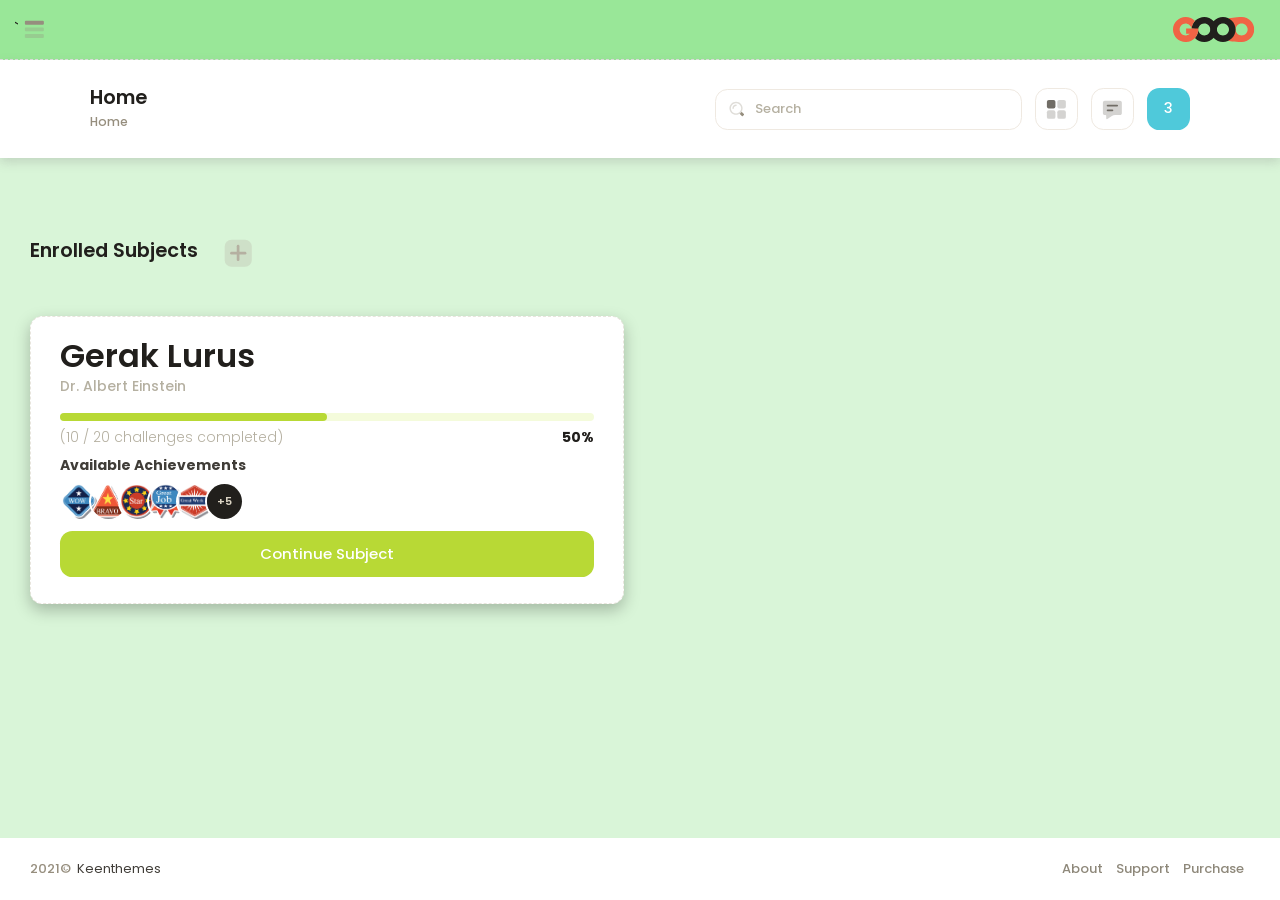
==== commit 8fd4ebd4: "add lesson tab and gerak lurus" ====
--- a/student/dashboard.html
+++ b/student/dashboard.html
@@ -318,7 +318,7 @@
 							<div class="d-flex align-items-center ms-n3 me-1" title="Show aside menu">
 								<div class="btn btn-icon btn-active-color-primary w-30px h-30px" id="kt_aside_mobile_toggle">
 									<!--begin::Svg Icon | path: icons/duotune/abstract/abs015.svg-->
-									<span class="svg-icon svg-icon-1">
+									<span class="svg-icon svg-icon-1">`
 										<svg xmlns="http://www.w3.org/2000/svg" width="24" height="24" viewBox="0 0 24 24" fill="none">
 											<path d="M21 7H3C2.4 7 2 6.6 2 6V4C2 3.4 2.4 3 3 3H21C21.6 3 22 3.4 22 4V6C22 6.6 21.6 7 21 7Z" fill="black" />
 											<path opacity="0.3" d="M21 14H3C2.4 14 2 13.6 2 13V11C2 10.4 2.4 10 3 10H21C21.6 10 22 10.4 22 11V13C22 13.6 21.6 14 21 14ZM22 20V18C22 17.4 21.6 17 21 17H3C2.4 17 2 17.4 2 18V20C2 20.6 2.4 21 3 21H21C21.6 21 22 20.6 22 20Z" fill="black" />
@@ -1808,7 +1808,7 @@
 											<!--begin::Title-->
 											<div class="card-title d-flex flex-column">
 												<!--begin::Subject Title-->
-												<span class="fs-2hx fw-bolder text-dark me-2 lh-1">Listrik Statis</span>
+												<span class="fs-2hx fw-bolder text-dark me-2 lh-1">Gerak Lurus</span>
 												<!--end::Subject Title-->
 												<!--begin::Subtitle-->
 												<span class="text-gray-400 pt-1 fw-bold fs-6">Dr. Albert Einstein</span>
